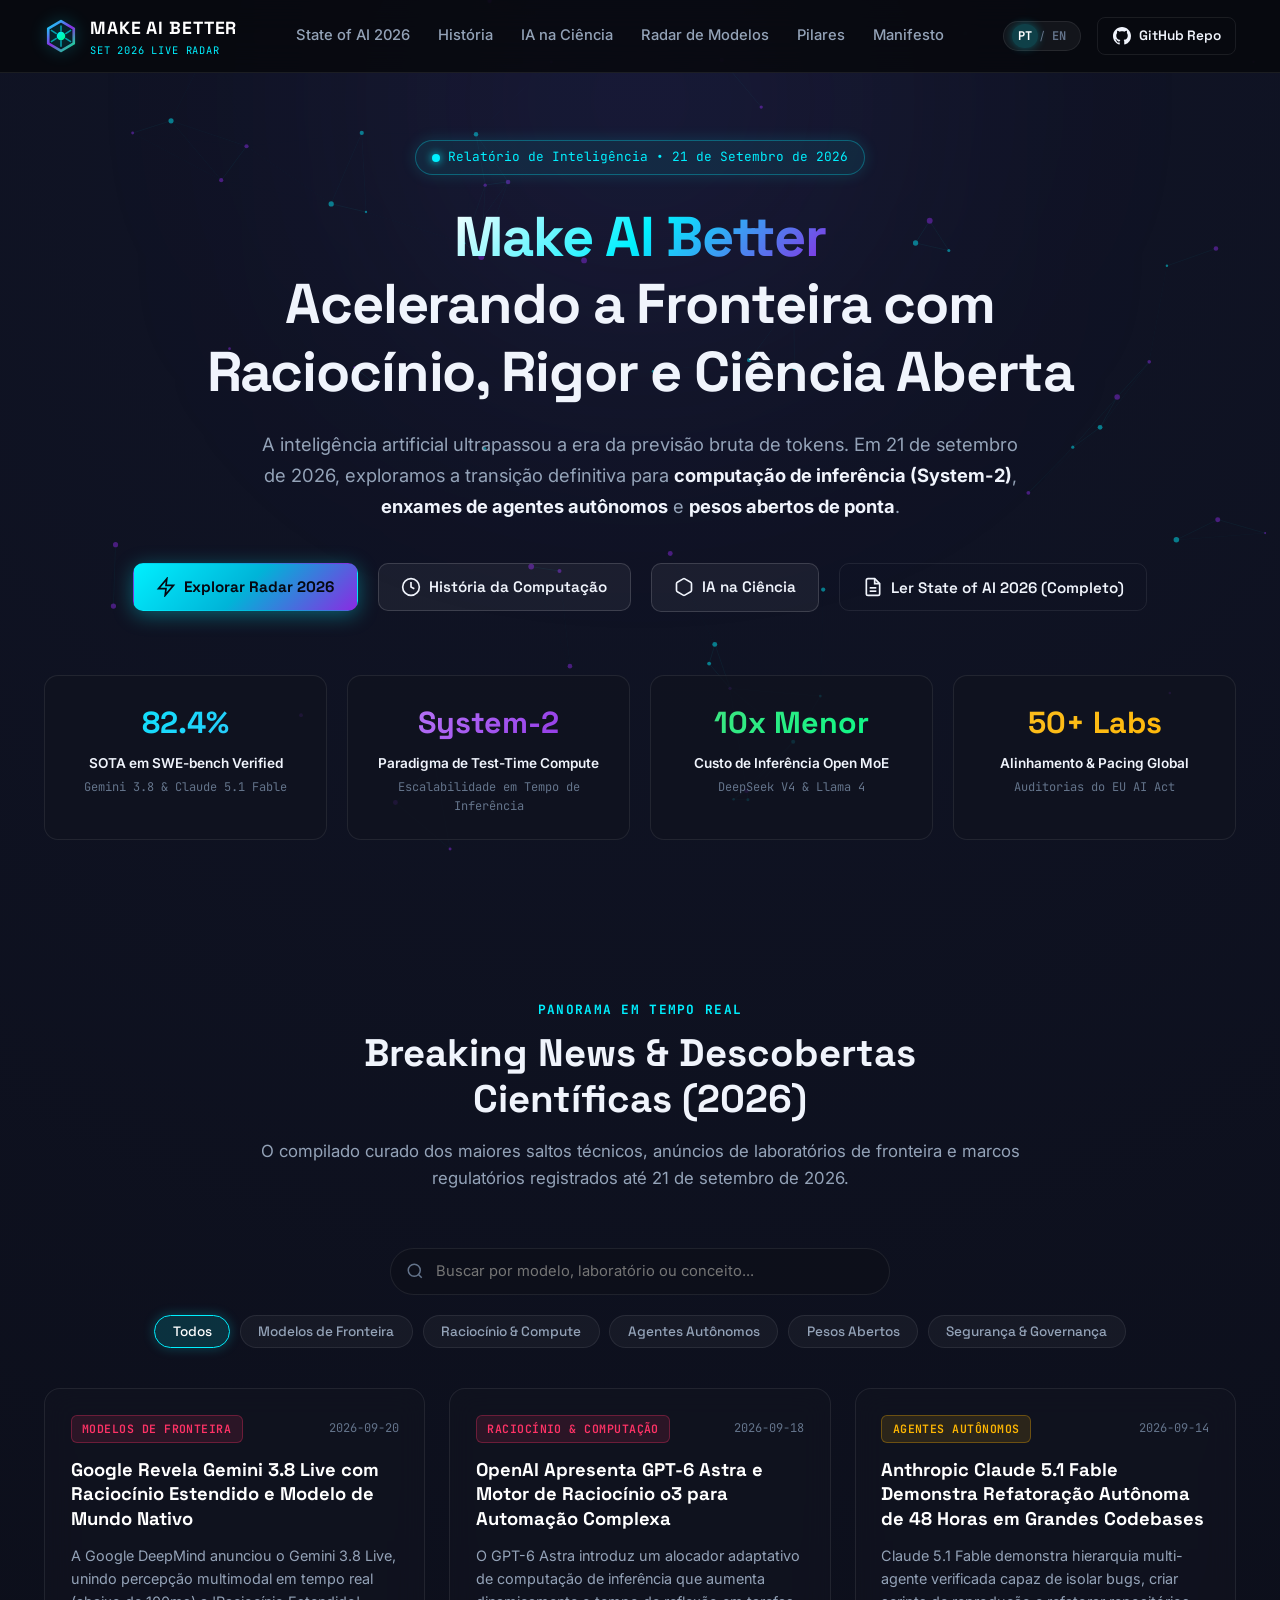
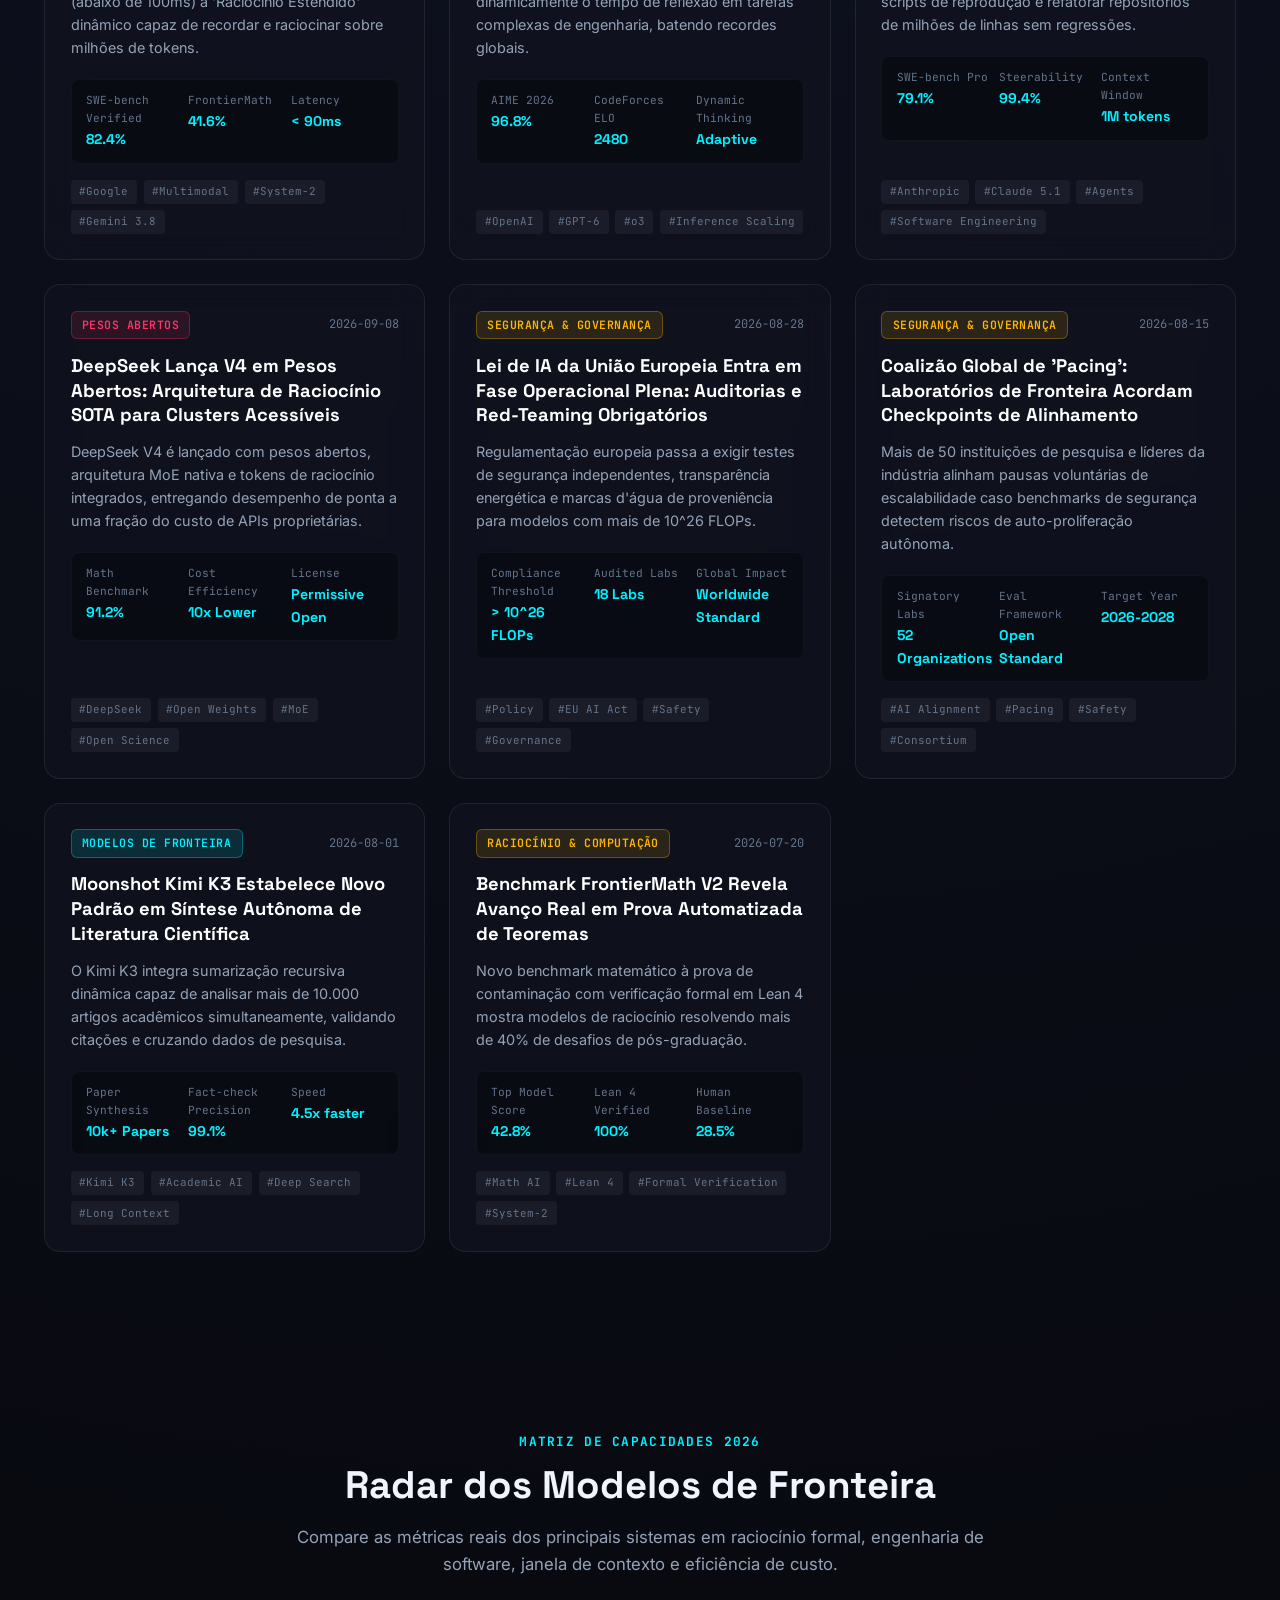
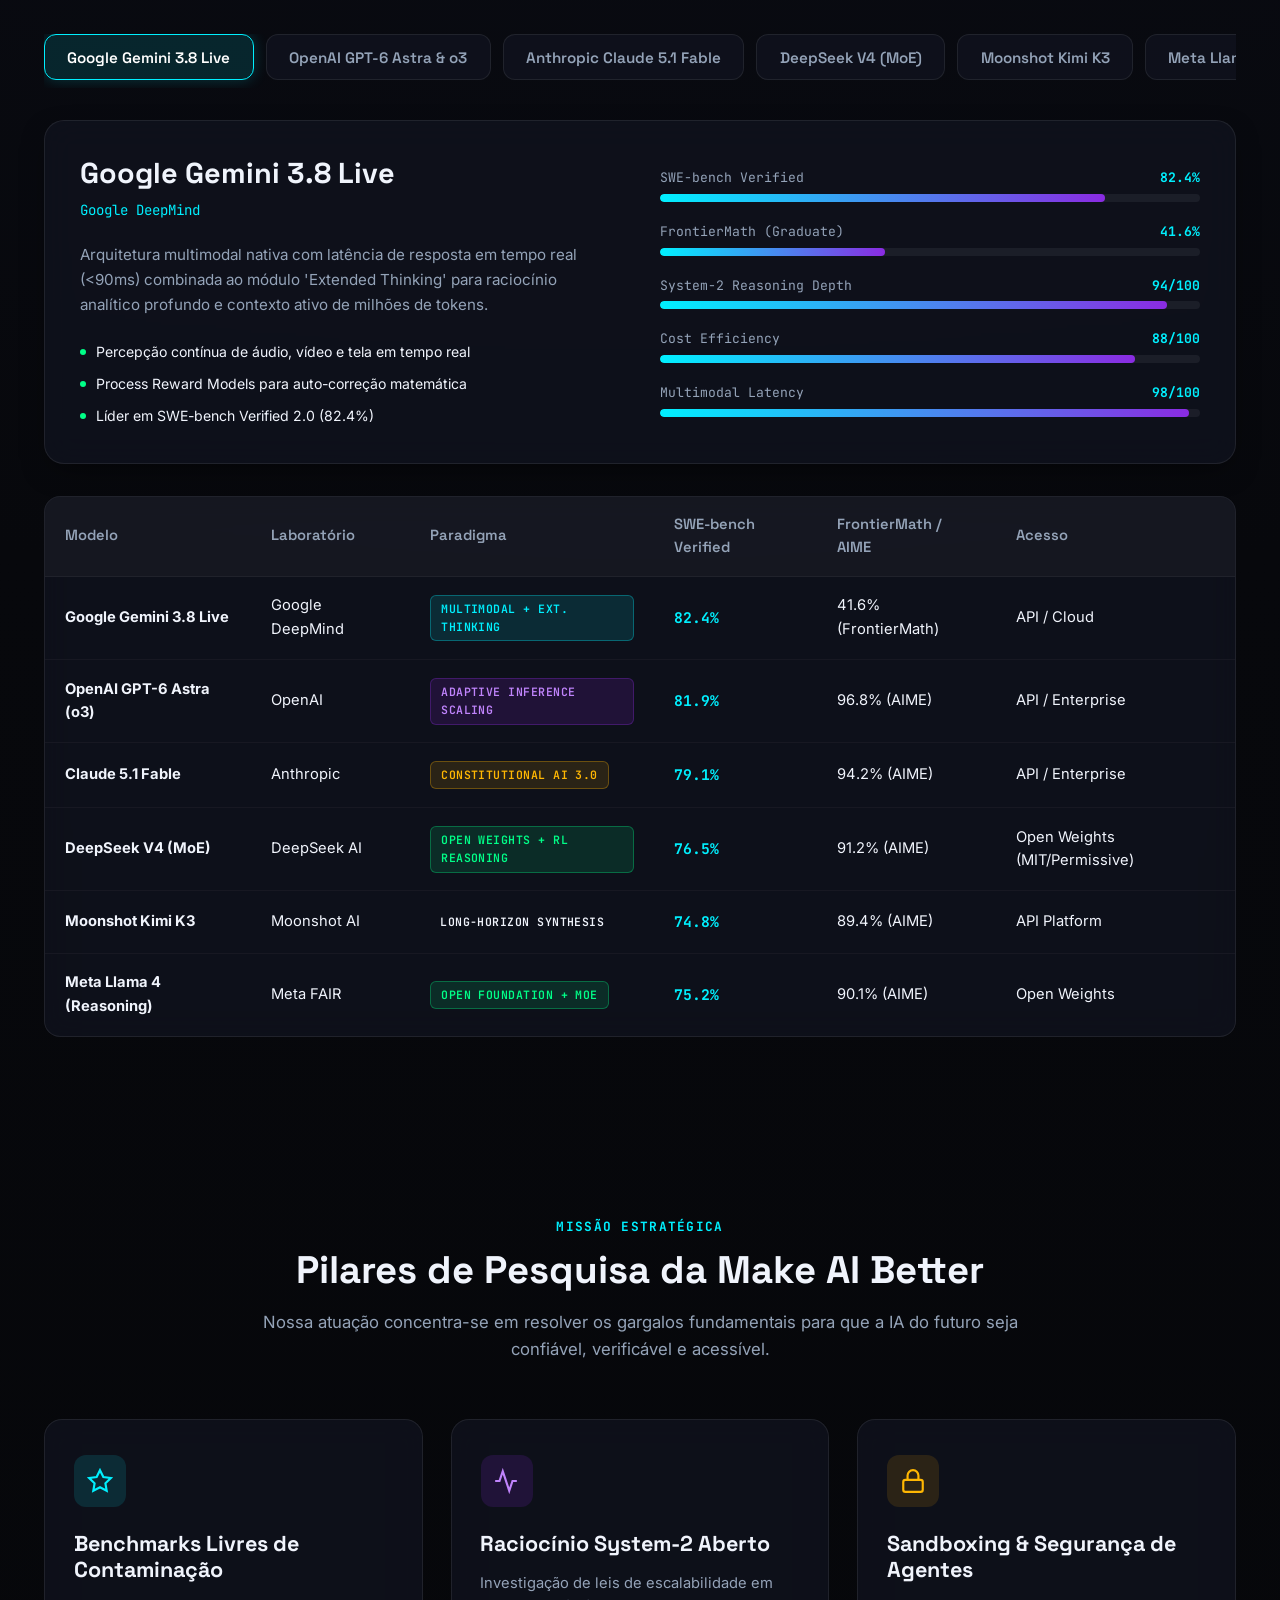
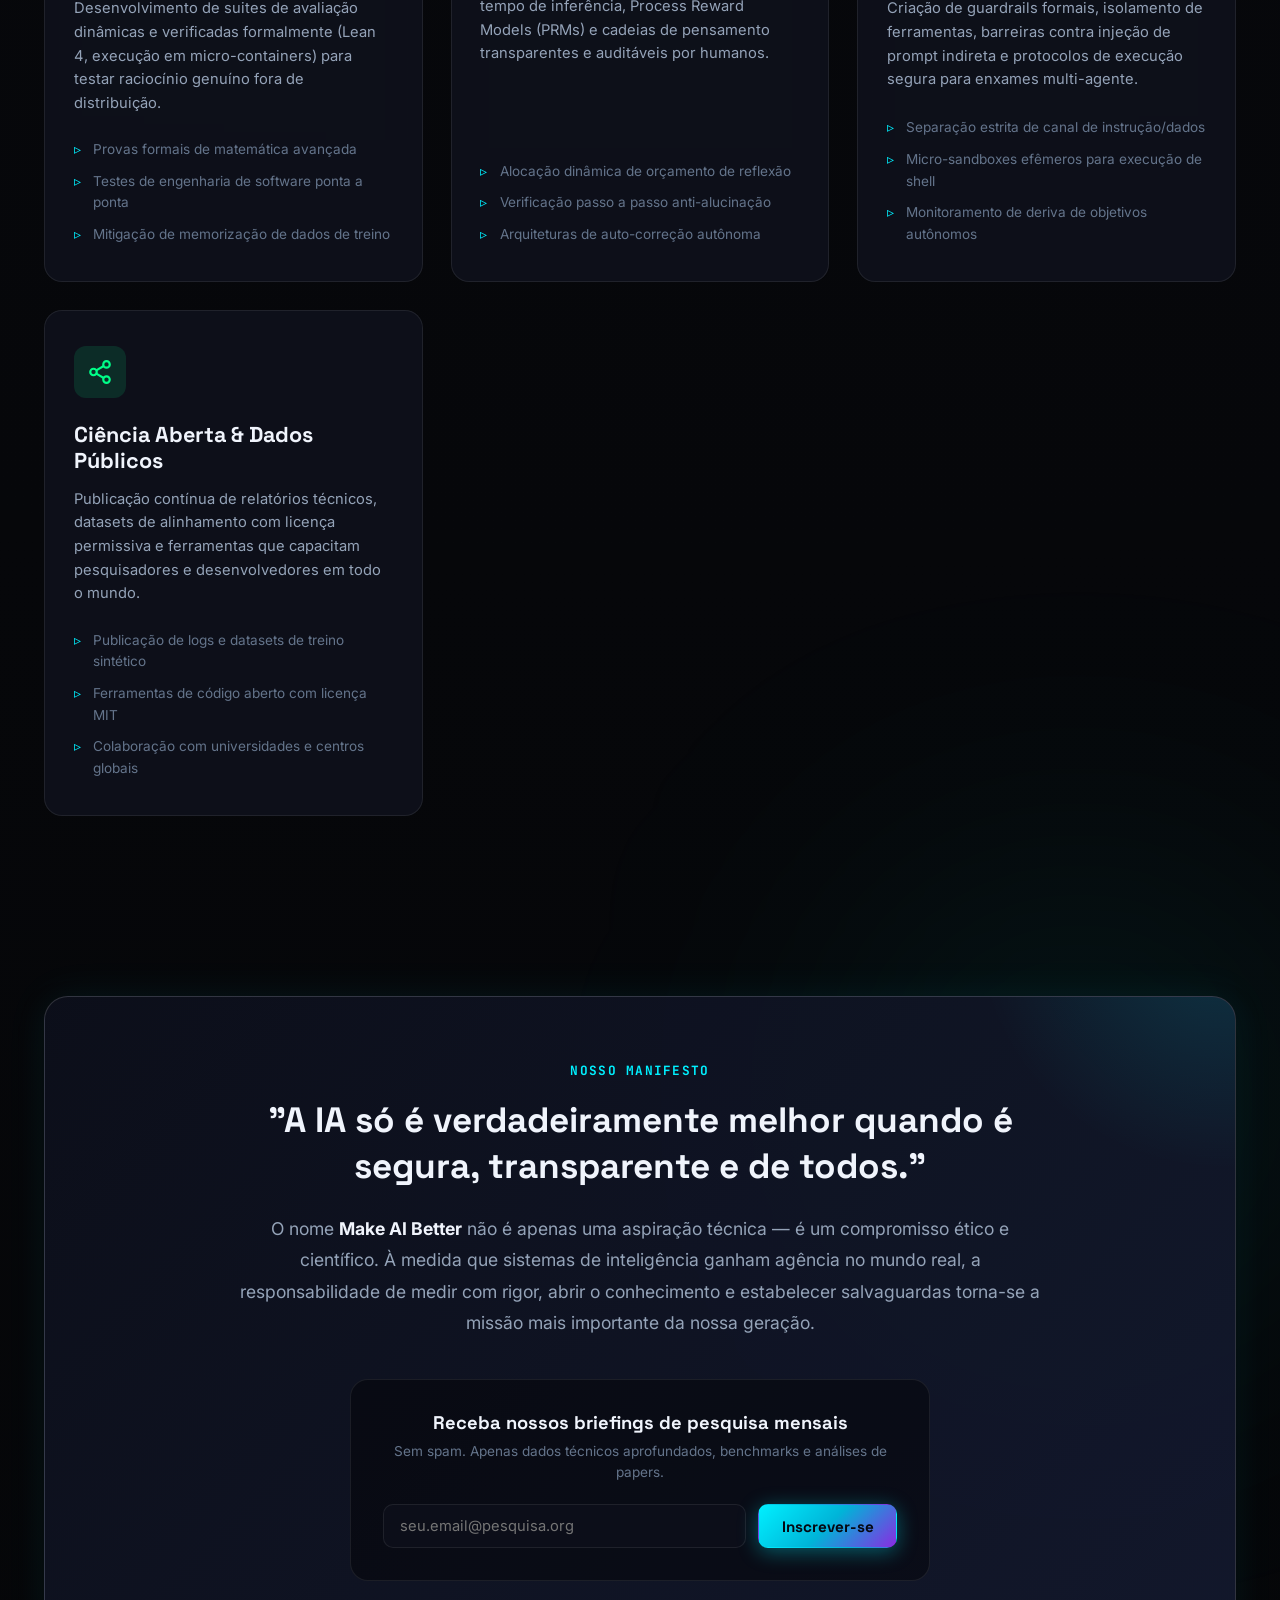
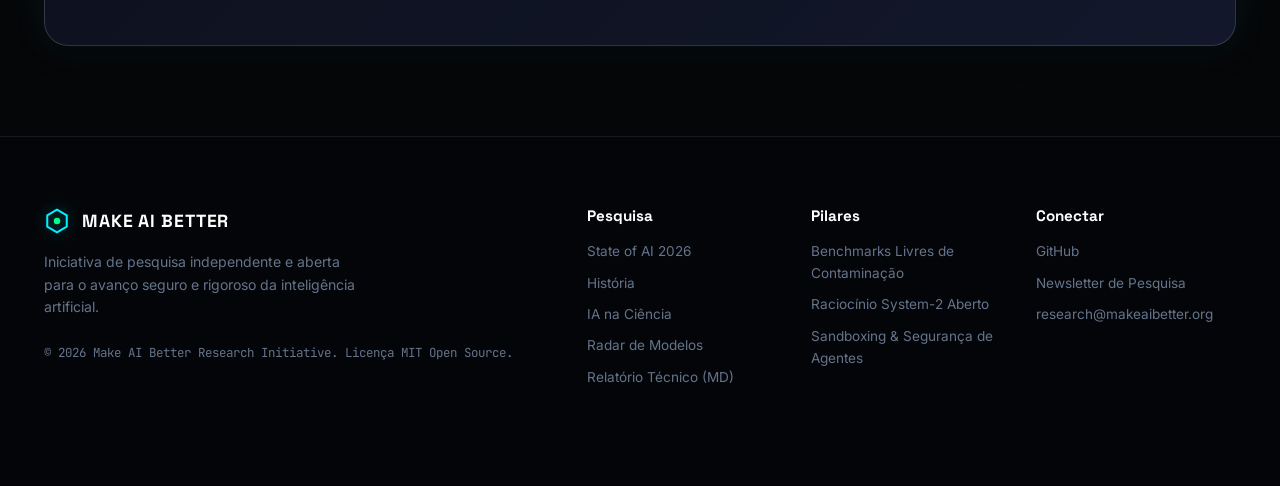
==== index.html @ a145c6cf "feat: add interactive history of computing and AI for science pages - history.html: 7-chapter cinema" ====
<!DOCTYPE html>
<html lang="pt-BR" data-theme="dark">
<head>
  <meta charset="UTF-8">
  <meta name="viewport" content="width=device-width, initial-scale=1.0">
  <title>Make AI Better — Pesquisa, Inteligência & State of AI 2026</title>
  <meta name="description" content="Make AI Better é um instituto de pesquisa independente dedicado a avançar a inteligência artificial com foco em raciocínio System-2, segurança de agentes e ciência aberta. Explore o panorama de Setembro de 2026.">
  <meta name="keywords" content="Make AI Better, AI Research 2026, State of AI 2026, System-2 Reasoning, Autonomous Agents, Gemini 3.8, GPT-6, Claude 5.1, DeepSeek V4">
  
  <!-- Open Graph / Meta -->
  <meta property="og:type" content="website">
  <meta property="og:title" content="Make AI Better — State of AI 2026 & Open Research">
  <meta property="og:description" content="Panorama completo do estado da arte de IA em 21 de setembro de 2026. Breaking news, benchmarks e arquiteturas de raciocínio.">
  
  <!-- Fonts -->
  <link rel="preconnect" href="https://fonts.googleapis.com">
  <link rel="preconnect" href="https://fonts.gstatic.com" crossorigin>
  <link href="https://fonts.googleapis.com/css2?family=Inter:wght@300;400;500;600;700&family=JetBrains+Mono:wght@400;500;700&family=Space+Grotesk:wght@400;500;600;700;800&display=swap" rel="stylesheet">
  
  <link rel="stylesheet" href="styles/main.css">
</head>
<body>

  <!-- Background Animated Canvas -->
  <canvas id="neural-canvas"></canvas>

  <!-- Ambient Glow Gradients -->
  <div class="ambient-glow glow-top"></div>
  <div class="ambient-glow glow-bottom"></div>

  <!-- Main Navigation -->
  <header class="navbar" id="navbar">
    <div class="nav-container">
      <a href="#hero" class="brand-logo" id="brand-logo">
        <div class="logo-icon">
          <svg viewBox="0 0 32 32" fill="none" xmlns="http://www.w3.org/2000/svg">
            <path d="M16 2L28 9V23L16 30L4 23V9L16 2Z" stroke="url(#logo-grad)" stroke-width="2.5" stroke-linejoin="round"/>
            <circle cx="16" cy="16" r="4" fill="url(#logo-grad-circle)"/>
            <path d="M16 6V12M16 20V26M6.5 10.5L12 14M20 18L25.5 21.5M25.5 10.5L20 14M12 18L6.5 21.5" stroke="rgba(0,240,255,0.6)" stroke-width="1.5"/>
            <defs>
              <linearGradient id="logo-grad" x1="4" y1="2" x2="28" y2="30" gradientUnits="userSpaceOnUse">
                <stop stop-color="#00f0ff"/>
                <stop offset="0.5" stop-color="#8a2be2"/>
                <stop offset="1" stop-color="#00ff88"/>
              </linearGradient>
              <linearGradient id="logo-grad-circle" x1="12" y1="12" x2="20" y2="20" gradientUnits="userSpaceOnUse">
                <stop stop-color="#00f0ff"/>
                <stop offset="1" stop-color="#00ff88"/>
              </linearGradient>
            </defs>
          </svg>
        </div>
        <div class="brand-text">
          <span class="brand-name">MAKE AI BETTER</span>
          <span class="brand-badge" id="nav-date-badge">Set 2026 Live Radar</span>
        </div>
      </a>

      <nav class="nav-links" id="nav-menu">
        <a href="#state-of-ai" class="nav-link" data-i18n="nav_state_of_ai">State of AI 2026</a>
        <a href="history.html" class="nav-link" data-i18n="nav_history">História</a>
        <a href="science.html" class="nav-link" data-i18n="nav_science">IA na Ciência</a>
        <a href="#benchmarks" class="nav-link" data-i18n="nav_benchmarks">Radar de Modelos</a>
        <a href="#pillars" class="nav-link" data-i18n="nav_pillars">Pilares</a>
        <a href="#manifesto" class="nav-link" data-i18n="nav_manifesto">Manifesto</a>
      </nav>

      <div class="nav-actions">
        <!-- Language Switcher -->
        <div class="lang-switch-container">
          <button class="lang-btn active" id="btn-lang-pt" onclick="setLanguage('pt')">PT</button>
          <span class="lang-divider">/</span>
          <button class="lang-btn" id="btn-lang-en" onclick="setLanguage('en')">EN</button>
        </div>

        <a href="https://github.com/s1d40/makeaibetter" target="_blank" rel="noopener" class="btn btn-outline nav-cta" id="github-header-btn">
          <svg width="18" height="18" viewBox="0 0 24 24" fill="currentColor">
            <path d="M12 0C5.37 0 0 5.37 0 12c0 5.31 3.435 9.795 8.205 11.385.6.105.825-.255.825-.57 0-.285-.015-1.23-.015-2.235-3.015.555-3.795-.735-4.035-1.41-.135-.345-.72-1.41-1.23-1.695-.42-.225-1.02-.78-.015-.795.945-.015 1.62.87 1.845 1.23 1.08 1.815 2.805 1.305 3.495.99.105-.78.42-1.305.765-1.605-2.67-.3-5.46-1.335-5.46-5.925 0-1.305.465-2.385 1.23-3.225-.12-.3-.54-1.53.12-3.18 0 0 1.005-.315 3.3 1.23.96-.27 1.98-.405 3-.405s2.04.135 3 .405c2.295-1.56 3.3-1.23 3.3-1.23.66 1.65.24 2.88.12 3.18.765.84 1.23 1.905 1.23 3.225 0 4.605-2.805 5.625-5.475 5.925.435.375.81 1.095.81 2.22 0 1.605-.015 2.895-.015 3.3 0 .315.225.69.825.57A12.02 12.02 0 0024 12c0-6.63-5.37-12-12-12z"/>
          </svg>
          <span data-i18n="github_repo_btn">GitHub Repo</span>
        </a>
      </div>
    </div>
  </header>

  <!-- Hero Section -->
  <section class="hero-section" id="hero">
    <div class="container hero-content">
      <div class="hero-badge animate-fade-in">
        <span class="pulse-dot"></span>
        <span data-i18n="hero_status">Relatório de Inteligência • Setembro de 2026</span>
      </div>

      <h1 class="hero-title animate-fade-up">
        <span class="gradient-text">Make AI Better</span><br>
        <span data-i18n="hero_headline_sub">Acelerando a Fronteira com Raciocínio, Rigor e Ciência Aberta</span>
      </h1>

      <p class="hero-subtitle animate-fade-up delay-1" data-i18n="hero_subtitle">
        A inteligência artificial ultrapassou a era da previsão bruta de tokens. Em 21 de setembro de 2026, exploramos a transição definitiva para <strong>computação de inferência (System-2)</strong>, <strong>enxames de agentes autônomos</strong> e <strong>pesos abertos de ponta</strong>.
      </p>

      <div class="hero-buttons animate-fade-up delay-2">
        <a href="#state-of-ai" class="btn btn-primary glow-button" id="btn-explore-radar">
          <svg width="20" height="20" viewBox="0 0 24 24" fill="none" stroke="currentColor" stroke-width="2">
            <path d="M13 2L3 14h9l-1 8 10-12h-9l1-8z"/>
          </svg>
          <span data-i18n="btn_explore_radar">Explorar Radar 2026</span>
        </a>
        <a href="history.html" class="btn btn-secondary">
          <svg width="20" height="20" viewBox="0 0 24 24" fill="none" stroke="currentColor" stroke-width="2">
            <circle cx="12" cy="12" r="10"></circle>
            <polyline points="12 6 12 12 16 14"></polyline>
          </svg>
          <span data-i18n="btn_history">História da Computação</span>
        </a>
        <a href="science.html" class="btn btn-secondary">
          <svg width="20" height="20" viewBox="0 0 24 24" fill="none" stroke="currentColor" stroke-width="2">
            <path d="M21 16V8a2 2 0 0 0-1-1.73l-7-4a2 2 0 0 0-2 0l-7 4A2 2 0 0 0 3 8v8a2 2 0 0 0 1 1.73l7 4a2 2 0 0 0 2 0l7-4A2 2 0 0 0 21 16z"></path>
          </svg>
          <span data-i18n="btn_science">IA na Ciência</span>
        </a>
        <button class="btn btn-outline" onclick="openReportModal()" id="btn-open-report">
          <svg width="20" height="20" viewBox="0 0 24 24" fill="none" stroke="currentColor" stroke-width="2">
            <path d="M14 2H6a2 2 0 0 0-2 2v16a2 2 0 0 0 2 2h12a2 2 0 0 0 2-2V8z"></path>
            <polyline points="14 2 14 8 20 8"></polyline>
            <line x1="16" y1="13" x2="8" y2="13"></line>
            <line x1="16" y1="17" x2="8" y2="17"></line>
          </svg>
          <span data-i18n="btn_read_state_of_ai">State of AI 2026</span>
        </button>
      </div>

      <!-- Quick Stats Strip -->
      <div class="hero-stats-grid animate-fade-up delay-3">
        <div class="stat-card">
          <div class="stat-value gradient-cyan">82.4%</div>
          <div class="stat-label" data-i18n="stat_swe_bench">SOTA em SWE-bench Verified</div>
          <div class="stat-sub">Gemini 3.8 & Claude 5.1 Fable</div>
        </div>
        <div class="stat-card">
          <div class="stat-value gradient-purple">System-2</div>
          <div class="stat-label" data-i18n="stat_test_time">Paradigma de Test-Time Compute</div>
          <div class="stat-sub">Escalabilidade em Tempo de Inferência</div>
        </div>
        <div class="stat-card">
          <div class="stat-value gradient-green">10x Menor</div>
          <div class="stat-label" data-i18n="stat_open_moe">Custo de Inferência Open MoE</div>
          <div class="stat-sub">DeepSeek V4 & Llama 4</div>
        </div>
        <div class="stat-card">
          <div class="stat-value gradient-amber">50+ Labs</div>
          <div class="stat-label" data-i18n="stat_coalition">Alinhamento & Pacing Global</div>
          <div class="stat-sub">Auditorias do EU AI Act</div>
        </div>
      </div>
    </div>
  </section>

  <!-- State of AI 2026: Breaking News & Research Feed -->
  <section class="section news-section" id="state-of-ai">
    <div class="container">
      <div class="section-header">
        <div class="section-tag" data-i18n="news_section_tag">PANORAMA EM TEMPO REAL</div>
        <h2 class="section-title" data-i18n="news_section_title">Breaking News & Descobertas Científicas (2026)</h2>
        <p class="section-subtitle" data-i18n="news_section_subtitle">
          O compilado curado dos maiores saltos técnicos, anúncios de laboratórios de fronteira e marcos regulatórios registrados até 21 de setembro de 2026.
        </p>
      </div>

      <!-- Search & Filters Toolbar -->
      <div class="feed-toolbar">
        <div class="search-box">
          <svg width="18" height="18" viewBox="0 0 24 24" fill="none" stroke="currentColor" stroke-width="2">
            <circle cx="11" cy="11" r="8"></circle>
            <line x1="21" y1="21" x2="16.65" y2="16.65"></line>
          </svg>
          <input type="text" id="news-search" placeholder="Buscar por modelo, laboratório ou conceito..." data-i18n-placeholder="search_placeholder" oninput="filterNews()">
        </div>

        <div class="category-pills" id="category-filters">
          <button class="pill-btn active" data-category="all" onclick="selectCategory('all')" data-i18n="filter_all">Todos</button>
          <button class="pill-btn" data-category="Frontier Models" onclick="selectCategory('Frontier Models')" data-i18n="filter_frontier">Modelos de Fronteira</button>
          <button class="pill-btn" data-category="Reasoning & Compute" onclick="selectCategory('Reasoning & Compute')" data-i18n="filter_reasoning">Raciocínio & Compute</button>
          <button class="pill-btn" data-category="Autonomous Agents" onclick="selectCategory('Autonomous Agents')" data-i18n="filter_agents">Agentes Autônomos</button>
          <button class="pill-btn" data-category="Open Weights" onclick="selectCategory('Open Weights')" data-i18n="filter_open_weights">Pesos Abertos</button>
          <button class="pill-btn" data-category="Safety & Governance" onclick="selectCategory('Safety & Governance')" data-i18n="filter_safety">Segurança & Governança</button>
        </div>
      </div>

      <!-- Cards Grid -->
      <div class="news-grid" id="news-grid">
        <!-- Rendered dynamically by app.js -->
      </div>
    </div>
  </section>

  <!-- Interactive Model Comparison & Benchmark Radar -->
  <section class="section benchmarks-section" id="benchmarks">
    <div class="container">
      <div class="section-header">
        <div class="section-tag" data-i18n="benchmark_section_tag">MATRIZ DE CAPACIDADES 2026</div>
        <h2 class="section-title" data-i18n="benchmark_section_title">Radar dos Modelos de Fronteira</h2>
        <p class="section-subtitle" data-i18n="benchmark_section_subtitle">
          Compare as métricas reais dos principais sistemas em raciocínio formal, engenharia de software, janela de contexto e eficiência de custo.
        </p>
      </div>

      <div class="benchmark-container">
        <!-- Model Selector Tabs -->
        <div class="model-selector-tabs" id="model-tabs">
          <!-- Populated by JS -->
        </div>

        <!-- Model Detailed Card Display -->
        <div class="model-showcase-card" id="model-showcase">
          <!-- Populated by JS -->
        </div>

        <!-- Comprehensive Comparison Matrix Table -->
        <div class="table-wrapper">
          <table class="benchmark-table" id="benchmark-comparison-table">
            <thead>
              <tr>
                <th data-i18n="th_model">Modelo</th>
                <th data-i18n="th_lab">Laboratório</th>
                <th data-i18n="th_paradigm">Paradigma</th>
                <th data-i18n="th_swe_bench">SWE-bench Verified</th>
                <th data-i18n="th_math">FrontierMath / AIME</th>
                <th data-i18n="th_access">Acesso</th>
              </tr>
            </thead>
            <tbody>
              <tr>
                <td class="model-cell"><strong>Google Gemini 3.8 Live</strong></td>
                <td>Google DeepMind</td>
                <td><span class="badge badge-cyan">Multimodal + Ext. Thinking</span></td>
                <td><span class="score-highlight">82.4%</span></td>
                <td>41.6% (FrontierMath)</td>
                <td>API / Cloud</td>
              </tr>
              <tr>
                <td class="model-cell"><strong>OpenAI GPT-6 Astra (o3)</strong></td>
                <td>OpenAI</td>
                <td><span class="badge badge-purple">Adaptive Inference Scaling</span></td>
                <td><span class="score-highlight">81.9%</span></td>
                <td>96.8% (AIME)</td>
                <td>API / Enterprise</td>
              </tr>
              <tr>
                <td class="model-cell"><strong>Claude 5.1 Fable</strong></td>
                <td>Anthropic</td>
                <td><span class="badge badge-amber">Constitutional AI 3.0</span></td>
                <td><span class="score-highlight">79.1%</span></td>
                <td>94.2% (AIME)</td>
                <td>API / Enterprise</td>
              </tr>
              <tr>
                <td class="model-cell"><strong>DeepSeek V4 (MoE)</strong></td>
                <td>DeepSeek AI</td>
                <td><span class="badge badge-green">Open Weights + RL Reasoning</span></td>
                <td><span class="score-highlight">76.5%</span></td>
                <td>91.2% (AIME)</td>
                <td>Open Weights (MIT/Permissive)</td>
              </tr>
              <tr>
                <td class="model-cell"><strong>Moonshot Kimi K3</strong></td>
                <td>Moonshot AI</td>
                <td><span class="badge badge-blue">Long-Horizon Synthesis</span></td>
                <td><span class="score-highlight">74.8%</span></td>
                <td>89.4% (AIME)</td>
                <td>API Platform</td>
              </tr>
              <tr>
                <td class="model-cell"><strong>Meta Llama 4 (Reasoning)</strong></td>
                <td>Meta FAIR</td>
                <td><span class="badge badge-green">Open Foundation + MoE</span></td>
                <td><span class="score-highlight">75.2%</span></td>
                <td>90.1% (AIME)</td>
                <td>Open Weights</td>
              </tr>
            </tbody>
          </table>
        </div>
      </div>
    </div>
  </section>

  <!-- Research Pillars Section -->
  <section class="section pillars-section" id="pillars">
    <div class="container">
      <div class="section-header">
        <div class="section-tag" data-i18n="pillars_section_tag">MISSÃO ESTRATÉGICA</div>
        <h2 class="section-title" data-i18n="pillars_section_title">Pilares de Pesquisa da Make AI Better</h2>
        <p class="section-subtitle" data-i18n="pillars_section_subtitle">
          Nossa atuação concentra-se em resolver os gargalos fundamentais para que a IA do futuro seja confiável, verificável e acessível.
        </p>
      </div>

      <div class="pillars-grid">
        <!-- Pillar 1 -->
        <div class="pillar-card">
          <div class="pillar-icon-box icon-cyan">
            <svg viewBox="0 0 24 24" fill="none" stroke="currentColor" stroke-width="2">
              <polygon points="12 2 15.09 8.26 22 9.27 17 14.14 18.18 21.02 12 17.77 5.82 21.02 7 14.14 2 9.27 8.91 8.26 12 2"></polygon>
            </svg>
          </div>
          <h3 class="pillar-title" data-i18n="pillar_1_title">Benchmarks Livres de Contaminação</h3>
          <p class="pillar-desc" data-i18n="pillar_1_desc">
            Desenvolvimento de suites de avaliação dinâmicas e verificadas formalmente (Lean 4, execução em micro-containers) para testar raciocínio genuíno fora de distribuição.
          </p>
          <ul class="pillar-list">
            <li data-i18n="pillar_1_item1">Provas formais de matemática avançada</li>
            <li data-i18n="pillar_1_item2">Testes de engenharia de software ponta a ponta</li>
            <li data-i18n="pillar_1_item3">Mitigação de memorização de dados de treino</li>
          </ul>
        </div>

        <!-- Pillar 2 -->
        <div class="pillar-card">
          <div class="pillar-icon-box icon-purple">
            <svg viewBox="0 0 24 24" fill="none" stroke="currentColor" stroke-width="2">
              <path d="M22 12h-4l-3 9L9 3l-3 9H2"></path>
            </svg>
          </div>
          <h3 class="pillar-title" data-i18n="pillar_2_title">Raciocínio System-2 Aberto</h3>
          <p class="pillar-desc" data-i18n="pillar_2_desc">
            Investigação de leis de escalabilidade em tempo de inferência, Process Reward Models (PRMs) e cadeias de pensamento transparentes e auditáveis por humanos.
          </p>
          <ul class="pillar-list">
            <li data-i18n="pillar_2_item1">Alocação dinâmica de orçamento de reflexão</li>
            <li data-i18n="pillar_2_item2">Verificação passo a passo anti-alucinação</li>
            <li data-i18n="pillar_2_item3">Arquiteturas de auto-correção autônoma</li>
          </ul>
        </div>

        <!-- Pillar 3 -->
        <div class="pillar-card">
          <div class="pillar-icon-box icon-amber">
            <svg viewBox="0 0 24 24" fill="none" stroke="currentColor" stroke-width="2">
              <rect x="3" y="11" width="18" height="11" rx="2" ry="2"></rect>
              <path d="M7 11V7a5 5 0 0 1 10 0v4"></path>
            </svg>
          </div>
          <h3 class="pillar-title" data-i18n="pillar_3_title">Sandboxing & Segurança de Agentes</h3>
          <p class="pillar-desc" data-i18n="pillar_3_desc">
            Criação de guardrails formais, isolamento de ferramentas, barreiras contra injeção de prompt indireta e protocolos de execução segura para enxames multi-agente.
          </p>
          <ul class="pillar-list">
            <li data-i18n="pillar_3_item1">Separação estrita de canal de instrução/dados</li>
            <li data-i18n="pillar_3_item2">Micro-sandboxes efêmeros para execução de shell</li>
            <li data-i18n="pillar_3_item3">Monitoramento de deriva de objetivos autônomos</li>
          </ul>
        </div>

        <!-- Pillar 4 -->
        <div class="pillar-card">
          <div class="pillar-icon-box icon-green">
            <svg viewBox="0 0 24 24" fill="none" stroke="currentColor" stroke-width="2">
              <circle cx="18" cy="5" r="3"></circle>
              <circle cx="6" cy="12" r="3"></circle>
              <circle cx="18" cy="19" r="3"></circle>
              <line x1="8.59" y1="13.51" x2="15.42" y2="17.49"></line>
              <line x1="15.41" y1="6.51" x2="8.59" y2="10.49"></line>
            </svg>
          </div>
          <h3 class="pillar-title" data-i18n="pillar_4_title">Ciência Aberta & Dados Públicos</h3>
          <p class="pillar-desc" data-i18n="pillar_4_desc">
            Publicação contínua de relatórios técnicos, datasets de alinhamento com licença permissiva e ferramentas que capacitam pesquisadores e desenvolvedores em todo o mundo.
          </p>
          <ul class="pillar-list">
            <li data-i18n="pillar_4_item1">Publicação de logs e datasets de treino sintético</li>
            <li data-i18n="pillar_4_item2">Ferramentas de código aberto com licença MIT</li>
            <li data-i18n="pillar_4_item3">Colaboração com universidades e centros globais</li>
          </ul>
        </div>
      </div>
    </div>
  </section>

  <!-- Manifesto Section -->
  <section class="section manifesto-section" id="manifesto">
    <div class="container">
      <div class="manifesto-box">
        <div class="manifesto-decor"></div>
        <div class="manifesto-content">
          <div class="section-tag text-center" data-i18n="manifesto_tag">NOSSO MANIFESTO</div>
          <h2 class="manifesto-title" data-i18n="manifesto_title">"A IA só é verdadeiramente melhor quando é segura, transparente e de todos."</h2>
          <p class="manifesto-text" data-i18n="manifesto_text">
            O nome <strong>Make AI Better</strong> não é apenas uma aspiração técnica — é um compromisso ético e científico. À medida que sistemas de inteligência ganham agência no mundo real, a responsabilidade de medir com rigor, abrir o conhecimento e estabelecer salvaguardas torna-se a missão mais importante da nossa geração.
          </p>

          <div class="manifesto-cta-box">
            <div class="newsletter-form-wrapper">
              <h4 data-i18n="newsletter_title">Receba nossos briefings de pesquisa mensais</h4>
              <p class="newsletter-sub" data-i18n="newsletter_sub">Sem spam. Apenas dados técnicos aprofundados, benchmarks e análises de papers.</p>
              <form class="newsletter-form" id="newsletter-form" onsubmit="handleSubscribe(event)">
                <input type="email" id="subscriber-email" required placeholder="seu.email@pesquisa.org" data-i18n-placeholder="newsletter_placeholder">
                <button type="submit" class="btn btn-primary" id="btn-subscribe" data-i18n="newsletter_btn">Inscrever-se</button>
              </form>
              <div class="form-feedback" id="form-feedback"></div>
            </div>
          </div>
        </div>
      </div>
    </div>
  </section>

  <!-- Footer -->
  <footer class="footer">
    <div class="container footer-content">
      <div class="footer-brand">
        <div class="brand-logo">
          <div class="logo-icon small">
            <svg viewBox="0 0 32 32" fill="none" xmlns="http://www.w3.org/2000/svg">
              <path d="M16 2L28 9V23L16 30L4 23V9L16 2Z" stroke="#00f0ff" stroke-width="2.5" stroke-linejoin="round"/>
              <circle cx="16" cy="16" r="4" fill="#00ff88"/>
            </svg>
          </div>
          <span class="brand-name">MAKE AI BETTER</span>
        </div>
        <p class="footer-desc" data-i18n="footer_desc">
          Iniciativa de pesquisa independente e aberta para o avanço seguro e rigoroso da inteligência artificial.
        </p>
        <div class="footer-copy">
          &copy; 2026 Make AI Better Research Initiative. Licença MIT Open Source.
        </div>
      </div>

      <div class="footer-links-grid">
        <div class="footer-col">
          <h5 data-i18n="footer_col_research">Pesquisa & História</h5>
          <a href="#state-of-ai" data-i18n="nav_state_of_ai">State of AI 2026</a>
          <a href="history.html" data-i18n="nav_history">História da Computação</a>
          <a href="science.html" data-i18n="nav_science">IA na Ciência</a>
          <a href="#benchmarks" data-i18n="nav_benchmarks">Radar de Modelos</a>
          <a href="#" onclick="openReportModal(); return false;" data-i18n="footer_whitepaper">Relatório Técnico (MD)</a>
        </div>
        <div class="footer-col">
          <h5 data-i18n="footer_col_pillars">Pilares</h5>
          <a href="#pillars" data-i18n="pillar_1_title">Benchmarks</a>
          <a href="#pillars" data-i18n="pillar_2_title">System-2 Reasoning</a>
          <a href="#pillars" data-i18n="pillar_3_title">Sandboxing & Segurança</a>
        </div>
        <div class="footer-col">
          <h5 data-i18n="footer_col_connect">Conectar</h5>
          <a href="https://github.com/s1d40/makeaibetter" target="_blank" rel="noopener">GitHub</a>
          <a href="#manifesto" data-i18n="footer_newsletter">Newsletter de Pesquisa</a>
          <a href="mailto:research@makeaibetter.org">research@makeaibetter.org</a>
        </div>
      </div>
    </div>
  </footer>

  <!-- State of AI 2026 Full Report Reader Modal -->
  <div class="modal-backdrop" id="report-modal" onclick="closeReportModalOnBackdrop(event)">
    <div class="modal-dialog">
      <div class="modal-header">
        <div class="modal-title-box">
          <span class="badge badge-cyan" data-i18n="modal_badge">Relatório Oficial de Pesquisa</span>
          <h3 id="modal-title">State of AI 2026: The Paradigm Shift</h3>
          <p class="modal-meta" id="modal-meta">Publicado em 21 de Setembro de 2026 • Make AI Better Research Team</p>
        </div>
        <button class="modal-close-btn" onclick="closeReportModal()" aria-label="Fechar modal">&times;</button>
      </div>
      <div class="modal-body" id="modal-report-content">
        <!-- Rendered by JS from state_of_ai_2026.md structure -->
      </div>
      <div class="modal-footer">
        <button class="btn btn-outline" onclick="copyReportLink()" id="btn-copy-link">
          <svg width="16" height="16" viewBox="0 0 24 24" fill="none" stroke="currentColor" stroke-width="2">
            <rect x="9" y="9" width="13" height="13" rx="2" ry="2"></rect>
            <path d="M5 15H4a2 2 0 0 1-2-2V4a2 2 0 0 1 2-2h9a2 2 0 0 1 2 2v1"></path>
          </svg>
          <span data-i18n="btn_copy_markdown">Copiar Markdown</span>
        </button>
        <button class="btn btn-primary" onclick="closeReportModal()" data-i18n="btn_close_modal">Fechar Leitor</button>
      </div>
    </div>
  </div>

  <script src="scripts/app.js"></script>
</body>
</html>
---- styles/main.css ----
/* ==========================================================================
   MAKE AI BETTER — Design System & Stylesheet (2026 Modern Aesthetic)
   ========================================================================== */

:root {
  /* Color Palette: Deep Space & Cyber Research */
  --bg-primary: #07080c;
  --bg-secondary: #0d0f18;
  --bg-card: rgba(16, 19, 31, 0.75);
  --bg-card-hover: rgba(23, 28, 48, 0.85);
  --bg-input: rgba(13, 16, 27, 0.85);
  --bg-glass: rgba(255, 255, 255, 0.03);
  
  /* Borders & Dividers */
  --border-subtle: rgba(255, 255, 255, 0.08);
  --border-light: rgba(255, 255, 255, 0.15);
  --border-glow-cyan: rgba(0, 240, 255, 0.3);
  --border-glow-purple: rgba(138, 43, 226, 0.3);

  /* Accents */
  --accent-cyan: #00f0ff;
  --accent-cyan-glow: rgba(0, 240, 255, 0.4);
  --accent-purple: #8a2be2;
  --accent-purple-glow: rgba(138, 43, 226, 0.4);
  --accent-green: #00ff88;
  --accent-green-glow: rgba(0, 255, 136, 0.35);
  --accent-amber: #ffb703;
  --accent-red: #ff3366;

  /* Typography */
  --font-heading: 'Space Grotesk', -apple-system, BlinkMacSystemFont, sans-serif;
  --font-body: 'Inter', -apple-system, BlinkMacSystemFont, sans-serif;
  --font-mono: 'JetBrains Mono', monospace;

  /* Text Colors */
  --text-primary: #f0f4fc;
  --text-secondary: #94a3b8;
  --text-muted: #64748b;
  --text-link: #38bdf8;

  /* Transitions & Shadows */
  --transition-fast: 0.18s cubic-bezier(0.4, 0, 0.2, 1);
  --transition-smooth: 0.32s cubic-bezier(0.16, 1, 0.3, 1);
  --shadow-card: 0 10px 30px -10px rgba(0, 0, 0, 0.6);
  --shadow-glow-cyan: 0 0 25px rgba(0, 240, 255, 0.25);
  --shadow-glow-purple: 0 0 25px rgba(138, 43, 226, 0.25);
}

/* Base Resets */
*, *::before, *::after {
  box-sizing: border-box;
  margin: 0;
  padding: 0;
}

html {
  scroll-behavior: smooth;
  font-size: 16px;
  background-color: var(--bg-primary);
  color: var(--text-primary);
  font-family: var(--font-body);
  line-height: 1.6;
  -webkit-font-smoothing: antialiased;
}

body {
  position: relative;
  min-height: 100vh;
  overflow-x: hidden;
  background: radial-gradient(circle at 50% 0%, #111528 0%, #07080c 55%, #050608 100%);
}

/* Background Canvas */
#neural-canvas {
  position: fixed;
  top: 0;
  left: 0;
  width: 100%;
  height: 100%;
  z-index: 0;
  pointer-events: none;
  opacity: 0.6;
}

/* Ambient Glow Orbs */
.ambient-glow {
  position: absolute;
  width: 600px;
  height: 600px;
  border-radius: 50%;
  filter: blur(140px);
  pointer-events: none;
  z-index: 0;
}
.glow-top {
  top: -200px;
  left: 50%;
  transform: translateX(-50%);
  background: radial-gradient(circle, rgba(0, 240, 255, 0.15), rgba(138, 43, 226, 0.12), transparent 70%);
}
.glow-bottom {
  bottom: 10%;
  right: -100px;
  background: radial-gradient(circle, rgba(0, 255, 136, 0.1), rgba(0, 240, 255, 0.08), transparent 70%);
}

/* Container */
.container {
  width: 100%;
  max-width: 1240px;
  margin: 0 auto;
  padding: 0 1.5rem;
  position: relative;
  z-index: 1;
}

/* Typography Helpers */
h1, h2, h3, h4, h5, h6 {
  font-family: var(--font-heading);
  color: var(--text-primary);
  font-weight: 700;
  line-height: 1.2;
}

.gradient-text {
  background: linear-gradient(135deg, #ffffff 0%, #00f0ff 50%, #8a2be2 100%);
  -webkit-background-clip: text;
  -webkit-text-fill-color: transparent;
  display: inline-block;
}

.gradient-cyan {
  background: linear-gradient(135deg, #00f0ff 0%, #38bdf8 100%);
  -webkit-background-clip: text;
  -webkit-text-fill-color: transparent;
}
.gradient-purple {
  background: linear-gradient(135deg, #c084fc 0%, #8a2be2 100%);
  -webkit-background-clip: text;
  -webkit-text-fill-color: transparent;
}
.gradient-green {
  background: linear-gradient(135deg, #4ade80 0%, #00ff88 100%);
  -webkit-background-clip: text;
  -webkit-text-fill-color: transparent;
}
.gradient-amber {
  background: linear-gradient(135deg, #fbbf24 0%, #ffb703 100%);
  -webkit-background-clip: text;
  -webkit-text-fill-color: transparent;
}

/* Header & Navbar */
.navbar {
  position: fixed;
  top: 0;
  left: 0;
  width: 100%;
  z-index: 100;
  background: rgba(7, 8, 12, 0.82);
  backdrop-filter: blur(16px);
  -webkit-backdrop-filter: blur(16px);
  border-bottom: 1px solid var(--border-subtle);
  transition: all var(--transition-smooth);
}

.nav-container {
  max-width: 1240px;
  margin: 0 auto;
  padding: 0.85rem 1.5rem;
  display: flex;
  align-items: center;
  justify-content: space-between;
}

.brand-logo {
  display: flex;
  align-items: center;
  gap: 0.75rem;
  text-decoration: none;
}
.logo-icon {
  width: 34px;
  height: 34px;
  display: flex;
  align-items: center;
  justify-content: center;
  filter: drop-shadow(0 0 8px rgba(0, 240, 255, 0.4));
}
.logo-icon.small {
  width: 26px;
  height: 26px;
}
.brand-text {
  display: flex;
  flex-direction: column;
}
.brand-name {
  font-family: var(--font-heading);
  font-weight: 800;
  font-size: 1.1rem;
  letter-spacing: 0.05em;
  color: #ffffff;
}
.brand-badge {
  font-family: var(--font-mono);
  font-size: 0.65rem;
  color: var(--accent-cyan);
  text-transform: uppercase;
  letter-spacing: 0.08em;
}

.nav-links {
  display: flex;
  align-items: center;
  gap: 1.75rem;
}
.nav-link {
  color: var(--text-secondary);
  text-decoration: none;
  font-size: 0.92rem;
  font-weight: 500;
  transition: color var(--transition-fast);
  position: relative;
}
.nav-link:hover {
  color: var(--accent-cyan);
}
.nav-link::after {
  content: '';
  position: absolute;
  bottom: -4px;
  left: 0;
  width: 0;
  height: 2px;
  background: var(--accent-cyan);
  transition: width var(--transition-fast);
}
.nav-link:hover::after {
  width: 100%;
}

.nav-actions {
  display: flex;
  align-items: center;
  gap: 1rem;
}

/* Language Switcher */
.lang-switch-container {
  display: flex;
  align-items: center;
  background: rgba(255, 255, 255, 0.05);
  border: 1px solid var(--border-subtle);
  border-radius: 20px;
  padding: 2px 8px;
}
.lang-btn {
  background: none;
  border: none;
  color: var(--text-muted);
  font-family: var(--font-mono);
  font-size: 0.75rem;
  font-weight: 700;
  cursor: pointer;
  padding: 4px 6px;
  border-radius: 12px;
  transition: all var(--transition-fast);
}
.lang-btn.active {
  color: #ffffff;
  background: rgba(0, 240, 255, 0.2);
  box-shadow: 0 0 10px rgba(0, 240, 255, 0.3);
}
.lang-divider {
  color: var(--text-muted);
  font-size: 0.75rem;
  margin: 0 2px;
}

/* Buttons */
.btn {
  display: inline-flex;
  align-items: center;
  justify-content: center;
  gap: 0.5rem;
  padding: 0.7rem 1.4rem;
  border-radius: 10px;
  font-family: var(--font-heading);
  font-weight: 600;
  font-size: 0.95rem;
  text-decoration: none;
  cursor: pointer;
  transition: all var(--transition-smooth);
  border: 1px solid transparent;
}
.btn-primary {
  background: linear-gradient(135deg, #00f0ff 0%, #00b4d8 50%, #8a2be2 100%);
  color: #050811;
  font-weight: 700;
  box-shadow: 0 4px 20px rgba(0, 240, 255, 0.35);
}
.btn-primary:hover {
  transform: translateY(-2px);
  box-shadow: 0 6px 28px rgba(0, 240, 255, 0.5);
  color: #000;
}
.btn-secondary {
  background: rgba(255, 255, 255, 0.05);
  color: var(--text-primary);
  border: 1px solid var(--border-light);
  backdrop-filter: blur(10px);
}
.btn-secondary:hover {
  background: rgba(255, 255, 255, 0.1);
  border-color: var(--accent-cyan);
  color: var(--accent-cyan);
  transform: translateY(-2px);
}
.btn-outline {
  background: transparent;
  color: var(--text-primary);
  border: 1px solid var(--border-subtle);
}
.btn-outline:hover {
  border-color: var(--border-light);
  background: rgba(255, 255, 255, 0.04);
}
.nav-cta {
  padding: 0.45rem 0.9rem;
  font-size: 0.85rem;
  border-radius: 8px;
}

/* Badges */
.badge {
  display: inline-flex;
  align-items: center;
  gap: 0.35rem;
  padding: 0.25rem 0.65rem;
  border-radius: 6px;
  font-family: var(--font-mono);
  font-size: 0.72rem;
  font-weight: 600;
  text-transform: uppercase;
  letter-spacing: 0.04em;
}
.badge-cyan {
  background: rgba(0, 240, 255, 0.12);
  color: var(--accent-cyan);
  border: 1px solid rgba(0, 240, 255, 0.3);
}
.badge-purple {
  background: rgba(138, 43, 226, 0.15);
  color: #c084fc;
  border: 1px solid rgba(138, 43, 226, 0.3);
}
.badge-green {
  background: rgba(0, 255, 136, 0.12);
  color: var(--accent-green);
  border: 1px solid rgba(0, 255, 136, 0.3);
}
.badge-amber {
  background: rgba(255, 183, 3, 0.12);
  color: var(--accent-amber);
  border: 1px solid rgba(255, 183, 3, 0.3);
}
.badge-red {
  background: rgba(255, 51, 102, 0.12);
  color: var(--accent-red);
  border: 1px solid rgba(255, 51, 102, 0.3);
}

/* Hero Section */
.hero-section {
  padding-top: 140px;
  padding-bottom: 70px;
  text-align: center;
  position: relative;
  z-index: 1;
}
.hero-content {
  display: flex;
  flex-direction: column;
  align-items: center;
}
.hero-badge {
  display: inline-flex;
  align-items: center;
  gap: 0.5rem;
  background: rgba(0, 240, 255, 0.08);
  border: 1px solid var(--border-glow-cyan);
  padding: 0.4rem 1rem;
  border-radius: 30px;
  font-family: var(--font-mono);
  font-size: 0.8rem;
  color: var(--accent-cyan);
  margin-bottom: 1.75rem;
  box-shadow: 0 0 15px rgba(0, 240, 255, 0.15);
}
.pulse-dot {
  width: 8px;
  height: 8px;
  border-radius: 50%;
  background: var(--accent-cyan);
  box-shadow: 0 0 8px var(--accent-cyan);
  animation: pulse 2s infinite;
}
@keyframes pulse {
  0% { transform: scale(0.95); box-shadow: 0 0 0 0 rgba(0, 240, 255, 0.7); }
  70% { transform: scale(1.1); box-shadow: 0 0 0 8px rgba(0, 240, 255, 0); }
  100% { transform: scale(0.95); box-shadow: 0 0 0 0 rgba(0, 240, 255, 0); }
}

.hero-title {
  font-size: 3.5rem;
  letter-spacing: -0.02em;
  margin-bottom: 1.5rem;
  max-width: 950px;
}
.hero-subtitle {
  font-size: 1.15rem;
  color: var(--text-secondary);
  max-width: 780px;
  margin-bottom: 2.5rem;
  line-height: 1.7;
}
.hero-subtitle strong {
  color: var(--text-primary);
}
.hero-buttons {
  display: flex;
  gap: 1.25rem;
  margin-bottom: 4rem;
  flex-wrap: wrap;
  justify-content: center;
}

/* Stats Grid */
.hero-stats-grid {
  display: grid;
  grid-template-columns: repeat(4, 1fr);
  gap: 1.25rem;
  width: 100%;
}
.stat-card {
  background: var(--bg-card);
  backdrop-filter: blur(14px);
  -webkit-backdrop-filter: blur(14px);
  border: 1px solid var(--border-subtle);
  border-radius: 14px;
  padding: 1.4rem 1.2rem;
  text-align: center;
  transition: all var(--transition-smooth);
}
.stat-card:hover {
  transform: translateY(-4px);
  border-color: var(--border-glow-cyan);
  box-shadow: var(--shadow-glow-cyan);
}
.stat-value {
  font-family: var(--font-heading);
  font-size: 1.9rem;
  font-weight: 800;
  margin-bottom: 0.35rem;
}
.stat-label {
  font-size: 0.85rem;
  font-weight: 600;
  color: var(--text-primary);
  margin-bottom: 0.2rem;
}
.stat-sub {
  font-size: 0.75rem;
  color: var(--text-muted);
  font-family: var(--font-mono);
}

/* Section Commons */
.section {
  padding: 90px 0;
  position: relative;
  z-index: 1;
}
.section-header {
  text-align: center;
  max-width: 760px;
  margin: 0 auto 3.5rem auto;
}
.section-tag {
  font-family: var(--font-mono);
  font-size: 0.8rem;
  color: var(--accent-cyan);
  letter-spacing: 0.1em;
  margin-bottom: 0.6rem;
  font-weight: 700;
}
.section-title {
  font-size: 2.4rem;
  margin-bottom: 1rem;
}
.section-subtitle {
  color: var(--text-secondary);
  font-size: 1.05rem;
}

/* Toolbar & Filters */
.feed-toolbar {
  display: flex;
  flex-direction: column;
  gap: 1.25rem;
  margin-bottom: 2.5rem;
}
.search-box {
  position: relative;
  width: 100%;
  max-width: 500px;
  margin: 0 auto;
}
.search-box svg {
  position: absolute;
  left: 1rem;
  top: 50%;
  transform: translateY(-50%);
  color: var(--text-muted);
}
.search-box input {
  width: 100%;
  background: var(--bg-input);
  border: 1px solid var(--border-subtle);
  border-radius: 30px;
  padding: 0.85rem 1rem 0.85rem 2.8rem;
  color: var(--text-primary);
  font-family: var(--font-body);
  font-size: 0.92rem;
  outline: none;
  transition: all var(--transition-fast);
}
.search-box input:focus {
  border-color: var(--accent-cyan);
  box-shadow: 0 0 15px rgba(0, 240, 255, 0.2);
}

.category-pills {
  display: flex;
  gap: 0.6rem;
  justify-content: center;
  flex-wrap: wrap;
}
.pill-btn {
  background: rgba(255, 255, 255, 0.04);
  border: 1px solid var(--border-subtle);
  color: var(--text-secondary);
  padding: 0.45rem 1.1rem;
  border-radius: 20px;
  font-family: var(--font-heading);
  font-size: 0.85rem;
  font-weight: 500;
  cursor: pointer;
  transition: all var(--transition-fast);
}
.pill-btn:hover {
  color: var(--text-primary);
  border-color: var(--border-light);
  background: rgba(255, 255, 255, 0.08);
}
.pill-btn.active {
  background: rgba(0, 240, 255, 0.15);
  border-color: var(--accent-cyan);
  color: #ffffff;
  box-shadow: 0 0 12px rgba(0, 240, 255, 0.25);
}

/* News Grid */
.news-grid {
  display: grid;
  grid-template-columns: repeat(auto-fill, minmax(360px, 1fr));
  gap: 1.5rem;
}
.news-card {
  background: var(--bg-card);
  backdrop-filter: blur(14px);
  -webkit-backdrop-filter: blur(14px);
  border: 1px solid var(--border-subtle);
  border-radius: 16px;
  padding: 1.6rem;
  display: flex;
  flex-direction: column;
  justify-content: space-between;
  transition: all var(--transition-smooth);
  position: relative;
  overflow: hidden;
}
.news-card::before {
  content: '';
  position: absolute;
  top: 0;
  left: 0;
  width: 100%;
  height: 3px;
  background: linear-gradient(90deg, var(--accent-cyan), var(--accent-purple));
  opacity: 0;
  transition: opacity var(--transition-fast);
}
.news-card:hover {
  transform: translateY(-5px);
  border-color: var(--border-light);
  background: var(--bg-card-hover);
  box-shadow: var(--shadow-card), 0 0 20px rgba(0, 240, 255, 0.12);
}
.news-card:hover::before {
  opacity: 1;
}

.news-card-header {
  display: flex;
  align-items: center;
  justify-content: space-between;
  margin-bottom: 0.9rem;
}
.news-date {
  font-family: var(--font-mono);
  font-size: 0.75rem;
  color: var(--text-muted);
}
.news-card-title {
  font-size: 1.15rem;
  font-weight: 700;
  line-height: 1.35;
  margin-bottom: 0.75rem;
  color: #ffffff;
}
.news-card-desc {
  font-size: 0.9rem;
  color: var(--text-secondary);
  line-height: 1.6;
  margin-bottom: 1.25rem;
}

.news-metrics-box {
  background: rgba(0, 0, 0, 0.35);
  border-radius: 8px;
  padding: 0.75rem 0.9rem;
  margin-bottom: 1rem;
  display: grid;
  grid-template-columns: repeat(auto-fit, minmax(80px, 1fr));
  gap: 0.6rem;
  border: 1px solid rgba(255, 255, 255, 0.04);
}
.news-metric-item {
  display: flex;
  flex-direction: column;
}
.metric-name {
  font-size: 0.7rem;
  font-family: var(--font-mono);
  color: var(--text-muted);
}
.metric-val {
  font-size: 0.88rem;
  font-weight: 700;
  font-family: var(--font-heading);
  color: var(--accent-cyan);
}

.news-card-tags {
  display: flex;
  flex-wrap: wrap;
  gap: 0.4rem;
}
.tag-pill {
  font-family: var(--font-mono);
  font-size: 0.68rem;
  background: rgba(255, 255, 255, 0.05);
  color: var(--text-muted);
  padding: 0.2rem 0.55rem;
  border-radius: 4px;
}

/* Benchmarks Section */
.benchmark-container {
  display: flex;
  flex-direction: column;
  gap: 2rem;
}
.model-selector-tabs {
  display: flex;
  gap: 0.75rem;
  overflow-x: auto;
  padding-bottom: 0.5rem;
  scrollbar-width: thin;
}
.model-tab-btn {
  background: var(--bg-card);
  border: 1px solid var(--border-subtle);
  border-radius: 12px;
  padding: 0.8rem 1.4rem;
  color: var(--text-secondary);
  font-family: var(--font-heading);
  font-size: 0.95rem;
  font-weight: 600;
  cursor: pointer;
  white-space: nowrap;
  transition: all var(--transition-fast);
}
.model-tab-btn:hover {
  color: #ffffff;
  border-color: var(--border-light);
}
.model-tab-btn.active {
  background: rgba(0, 240, 255, 0.12);
  border-color: var(--accent-cyan);
  color: #ffffff;
  box-shadow: 0 0 15px rgba(0, 240, 255, 0.2);
}

.model-showcase-card {
  background: var(--bg-card);
  backdrop-filter: blur(16px);
  -webkit-backdrop-filter: blur(16px);
  border: 1px solid var(--border-subtle);
  border-radius: 20px;
  padding: 2.2rem;
  display: grid;
  grid-template-columns: 1fr 1fr;
  gap: 2.5rem;
  box-shadow: var(--shadow-card);
}
.showcase-info h3 {
  font-size: 1.8rem;
  margin-bottom: 0.5rem;
}
.showcase-lab {
  font-family: var(--font-mono);
  color: var(--accent-cyan);
  font-size: 0.88rem;
  margin-bottom: 1.25rem;
}
.showcase-desc {
  color: var(--text-secondary);
  font-size: 0.95rem;
  line-height: 1.65;
  margin-bottom: 1.5rem;
}
.showcase-highlights {
  display: flex;
  flex-direction: column;
  gap: 0.6rem;
}
.highlight-row {
  display: flex;
  align-items: center;
  gap: 0.6rem;
  font-size: 0.88rem;
  color: var(--text-primary);
}
.highlight-dot {
  width: 6px;
  height: 6px;
  border-radius: 50%;
  background: var(--accent-green);
}

.showcase-bars {
  display: flex;
  flex-direction: column;
  justify-content: center;
  gap: 1.2rem;
}
.bar-item {
  display: flex;
  flex-direction: column;
  gap: 0.35rem;
}
.bar-label-wrap {
  display: flex;
  justify-content: space-between;
  font-size: 0.82rem;
  font-family: var(--font-mono);
}
.bar-name { color: var(--text-secondary); }
.bar-val { font-weight: 700; color: var(--accent-cyan); }
.bar-track {
  width: 100%;
  height: 8px;
  background: rgba(255, 255, 255, 0.06);
  border-radius: 4px;
  overflow: hidden;
}
.bar-fill {
  height: 100%;
  background: linear-gradient(90deg, #00f0ff, #8a2be2);
  border-radius: 4px;
  transition: width 0.8s cubic-bezier(0.16, 1, 0.3, 1);
}

/* Comparison Table */
.table-wrapper {
  overflow-x: auto;
  border-radius: 16px;
  border: 1px solid var(--border-subtle);
  background: var(--bg-card);
  backdrop-filter: blur(14px);
  -webkit-backdrop-filter: blur(14px);
}
.benchmark-table {
  width: 100%;
  border-collapse: collapse;
  text-align: left;
  font-size: 0.92rem;
}
.benchmark-table th {
  background: rgba(255, 255, 255, 0.03);
  padding: 1rem 1.25rem;
  font-family: var(--font-heading);
  font-weight: 600;
  color: var(--text-secondary);
  border-bottom: 1px solid var(--border-subtle);
}
.benchmark-table td {
  padding: 1.1rem 1.25rem;
  border-bottom: 1px solid rgba(255, 255, 255, 0.04);
  color: var(--text-primary);
}
.benchmark-table tr:last-child td {
  border-bottom: none;
}
.benchmark-table tr:hover td {
  background: rgba(255, 255, 255, 0.02);
}
.score-highlight {
  font-family: var(--font-mono);
  font-weight: 700;
  color: var(--accent-cyan);
}

/* Pillars Section */
.pillars-grid {
  display: grid;
  grid-template-columns: repeat(auto-fit, minmax(280px, 1fr));
  gap: 1.75rem;
}
.pillar-card {
  background: var(--bg-card);
  backdrop-filter: blur(14px);
  -webkit-backdrop-filter: blur(14px);
  border: 1px solid var(--border-subtle);
  border-radius: 18px;
  padding: 2.2rem 1.8rem;
  transition: all var(--transition-smooth);
  display: flex;
  flex-direction: column;
}
.pillar-card:hover {
  transform: translateY(-6px);
  border-color: var(--border-light);
  box-shadow: var(--shadow-card), 0 0 25px rgba(138, 43, 226, 0.15);
}
.pillar-icon-box {
  width: 52px;
  height: 52px;
  border-radius: 12px;
  display: flex;
  align-items: center;
  justify-content: center;
  margin-bottom: 1.5rem;
}
.pillar-icon-box svg {
  width: 26px;
  height: 26px;
}
.icon-cyan { background: rgba(0, 240, 255, 0.12); color: var(--accent-cyan); }
.icon-purple { background: rgba(138, 43, 226, 0.15); color: #c084fc; }
.icon-amber { background: rgba(255, 183, 3, 0.12); color: var(--accent-amber); }
.icon-green { background: rgba(0, 255, 136, 0.12); color: var(--accent-green); }

.pillar-title {
  font-size: 1.35rem;
  margin-bottom: 0.9rem;
}
.pillar-desc {
  font-size: 0.92rem;
  color: var(--text-secondary);
  line-height: 1.6;
  margin-bottom: 1.5rem;
  flex-grow: 1;
}
.pillar-list {
  list-style: none;
  display: flex;
  flex-direction: column;
  gap: 0.6rem;
  font-size: 0.85rem;
  color: var(--text-muted);
}
.pillar-list li {
  position: relative;
  padding-left: 1.2rem;
}
.pillar-list li::before {
  content: '▹';
  position: absolute;
  left: 0;
  color: var(--accent-cyan);
}

/* Manifesto Section */
.manifesto-box {
  background: linear-gradient(135deg, rgba(13, 16, 28, 0.9) 0%, rgba(20, 26, 48, 0.9) 100%);
  border: 1px solid var(--border-light);
  border-radius: 24px;
  padding: 4rem 3rem;
  position: relative;
  overflow: hidden;
  box-shadow: var(--shadow-card), 0 0 40px rgba(0, 240, 255, 0.08);
}
.manifesto-decor {
  position: absolute;
  top: -50%;
  right: -20%;
  width: 500px;
  height: 500px;
  background: radial-gradient(circle, rgba(0, 240, 255, 0.15), transparent 70%);
  pointer-events: none;
}
.manifesto-content {
  position: relative;
  z-index: 1;
  max-width: 820px;
  margin: 0 auto;
  text-align: center;
}
.manifesto-title {
  font-size: 2.2rem;
  font-weight: 700;
  margin: 1rem 0 1.5rem 0;
  line-height: 1.3;
}
.manifesto-text {
  font-size: 1.1rem;
  color: var(--text-secondary);
  line-height: 1.8;
  margin-bottom: 2.5rem;
}
.manifesto-text strong {
  color: var(--text-primary);
}

.newsletter-form-wrapper {
  background: rgba(0, 0, 0, 0.4);
  border: 1px solid var(--border-subtle);
  border-radius: 18px;
  padding: 2rem;
  max-width: 580px;
  margin: 0 auto;
}
.newsletter-form-wrapper h4 {
  font-size: 1.15rem;
  margin-bottom: 0.4rem;
}
.newsletter-sub {
  font-size: 0.85rem;
  color: var(--text-muted);
  margin-bottom: 1.25rem;
}
.newsletter-form {
  display: flex;
  gap: 0.75rem;
}
.newsletter-form input {
  flex-grow: 1;
  background: var(--bg-input);
  border: 1px solid var(--border-subtle);
  border-radius: 10px;
  padding: 0.75rem 1rem;
  color: var(--text-primary);
  font-family: var(--font-body);
  font-size: 0.92rem;
  outline: none;
  transition: border-color var(--transition-fast);
}
.newsletter-form input:focus {
  border-color: var(--accent-cyan);
}
.form-feedback {
  margin-top: 0.75rem;
  font-size: 0.85rem;
  font-family: var(--font-mono);
  display: none;
}
.form-feedback.success {
  display: block;
  color: var(--accent-green);
}

/* Footer */
.footer {
  border-top: 1px solid var(--border-subtle);
  background: #040508;
  padding: 70px 0 40px 0;
  position: relative;
  z-index: 1;
}
.footer-content {
  display: grid;
  grid-template-columns: 1.5fr 2fr;
  gap: 3.5rem;
  margin-bottom: 3rem;
}
.footer-brand {
  display: flex;
  flex-direction: column;
  gap: 1rem;
}
.footer-desc {
  font-size: 0.88rem;
  color: var(--text-muted);
  line-height: 1.6;
  max-width: 320px;
}
.footer-copy {
  font-size: 0.78rem;
  color: var(--text-muted);
  font-family: var(--font-mono);
  margin-top: 0.5rem;
}

.footer-links-grid {
  display: grid;
  grid-template-columns: repeat(3, 1fr);
  gap: 1.5rem;
}
.footer-col h5 {
  font-size: 0.95rem;
  margin-bottom: 1rem;
  color: #ffffff;
}
.footer-col a {
  display: block;
  color: var(--text-muted);
  text-decoration: none;
  font-size: 0.85rem;
  margin-bottom: 0.6rem;
  transition: color var(--transition-fast);
}
.footer-col a:hover {
  color: var(--accent-cyan);
}

/* Modal Reader */
.modal-backdrop {
  position: fixed;
  top: 0;
  left: 0;
  width: 100%;
  height: 100%;
  background: rgba(4, 5, 8, 0.85);
  backdrop-filter: blur(12px);
  -webkit-backdrop-filter: blur(12px);
  z-index: 200;
  display: flex;
  align-items: center;
  justify-content: center;
  padding: 1.5rem;
  opacity: 0;
  pointer-events: none;
  transition: opacity var(--transition-smooth);
}
.modal-backdrop.open {
  opacity: 1;
  pointer-events: auto;
}
.modal-dialog {
  background: #0c0f1d;
  border: 1px solid var(--border-light);
  border-radius: 20px;
  width: 100%;
  max-width: 860px;
  max-height: 88vh;
  display: flex;
  flex-direction: column;
  box-shadow: 0 25px 50px -12px rgba(0, 0, 0, 0.9), 0 0 40px rgba(0, 240, 255, 0.15);
  transform: scale(0.96);
  transition: transform var(--transition-smooth);
}
.modal-backdrop.open .modal-dialog {
  transform: scale(1);
}

.modal-header {
  padding: 1.5rem 2rem;
  border-bottom: 1px solid var(--border-subtle);
  display: flex;
  justify-content: space-between;
  align-items: flex-start;
}
.modal-title-box h3 {
  font-size: 1.4rem;
  margin: 0.4rem 0 0.2rem 0;
}
.modal-meta {
  font-size: 0.8rem;
  font-family: var(--font-mono);
  color: var(--text-muted);
}
.modal-close-btn {
  background: none;
  border: none;
  color: var(--text-muted);
  font-size: 2rem;
  line-height: 1;
  cursor: pointer;
  padding: 0 0.5rem;
  transition: color var(--transition-fast);
}
.modal-close-btn:hover {
  color: #ffffff;
}

.modal-body {
  padding: 2rem;
  overflow-y: auto;
  font-size: 0.95rem;
  color: var(--text-secondary);
  line-height: 1.7;
}
.modal-body h4 {
  color: #ffffff;
  font-size: 1.2rem;
  margin: 1.75rem 0 0.75rem 0;
}
.modal-body p {
  margin-bottom: 1rem;
}
.modal-body ul {
  margin: 0.5rem 0 1.25rem 1.5rem;
}
.modal-body li {
  margin-bottom: 0.4rem;
}

.modal-footer {
  padding: 1.25rem 2rem;
  border-top: 1px solid var(--border-subtle);
  display: flex;
  justify-content: flex-end;
  gap: 1rem;
}

/* Animations */
.animate-fade-in {
  animation: fadeIn 0.8s ease forwards;
}
.animate-fade-up {
  opacity: 0;
  transform: translateY(20px);
  animation: fadeUp 0.8s cubic-bezier(0.16, 1, 0.3, 1) forwards;
}
.delay-1 { animation-delay: 0.15s; }
.delay-2 { animation-delay: 0.3s; }
.delay-3 { animation-delay: 0.45s; }

@keyframes fadeIn {
  from { opacity: 0; }
  to { opacity: 1; }
}
@keyframes fadeUp {
  from { opacity: 0; transform: translateY(20px); }
  to { opacity: 1; transform: translateY(0); }
}

/* Responsive Media Queries */
@media (max-width: 992px) {
  .hero-title { font-size: 2.8rem; }
  .hero-stats-grid { grid-template-columns: repeat(2, 1fr); }
  .model-showcase-card { grid-template-columns: 1fr; }
  .footer-content { grid-template-columns: 1fr; gap: 2.5rem; }
}

@media (max-width: 768px) {
  .nav-links { display: none; }
  .hero-title { font-size: 2.1rem; }
  .hero-stats-grid { grid-template-columns: 1fr; }
  .manifesto-box { padding: 2.5rem 1.5rem; }
  .manifesto-title { font-size: 1.6rem; }
  .newsletter-form { flex-direction: column; }
  .news-grid { grid-template-columns: 1fr; }
  .footer-links-grid { grid-template-columns: 1fr; }
}
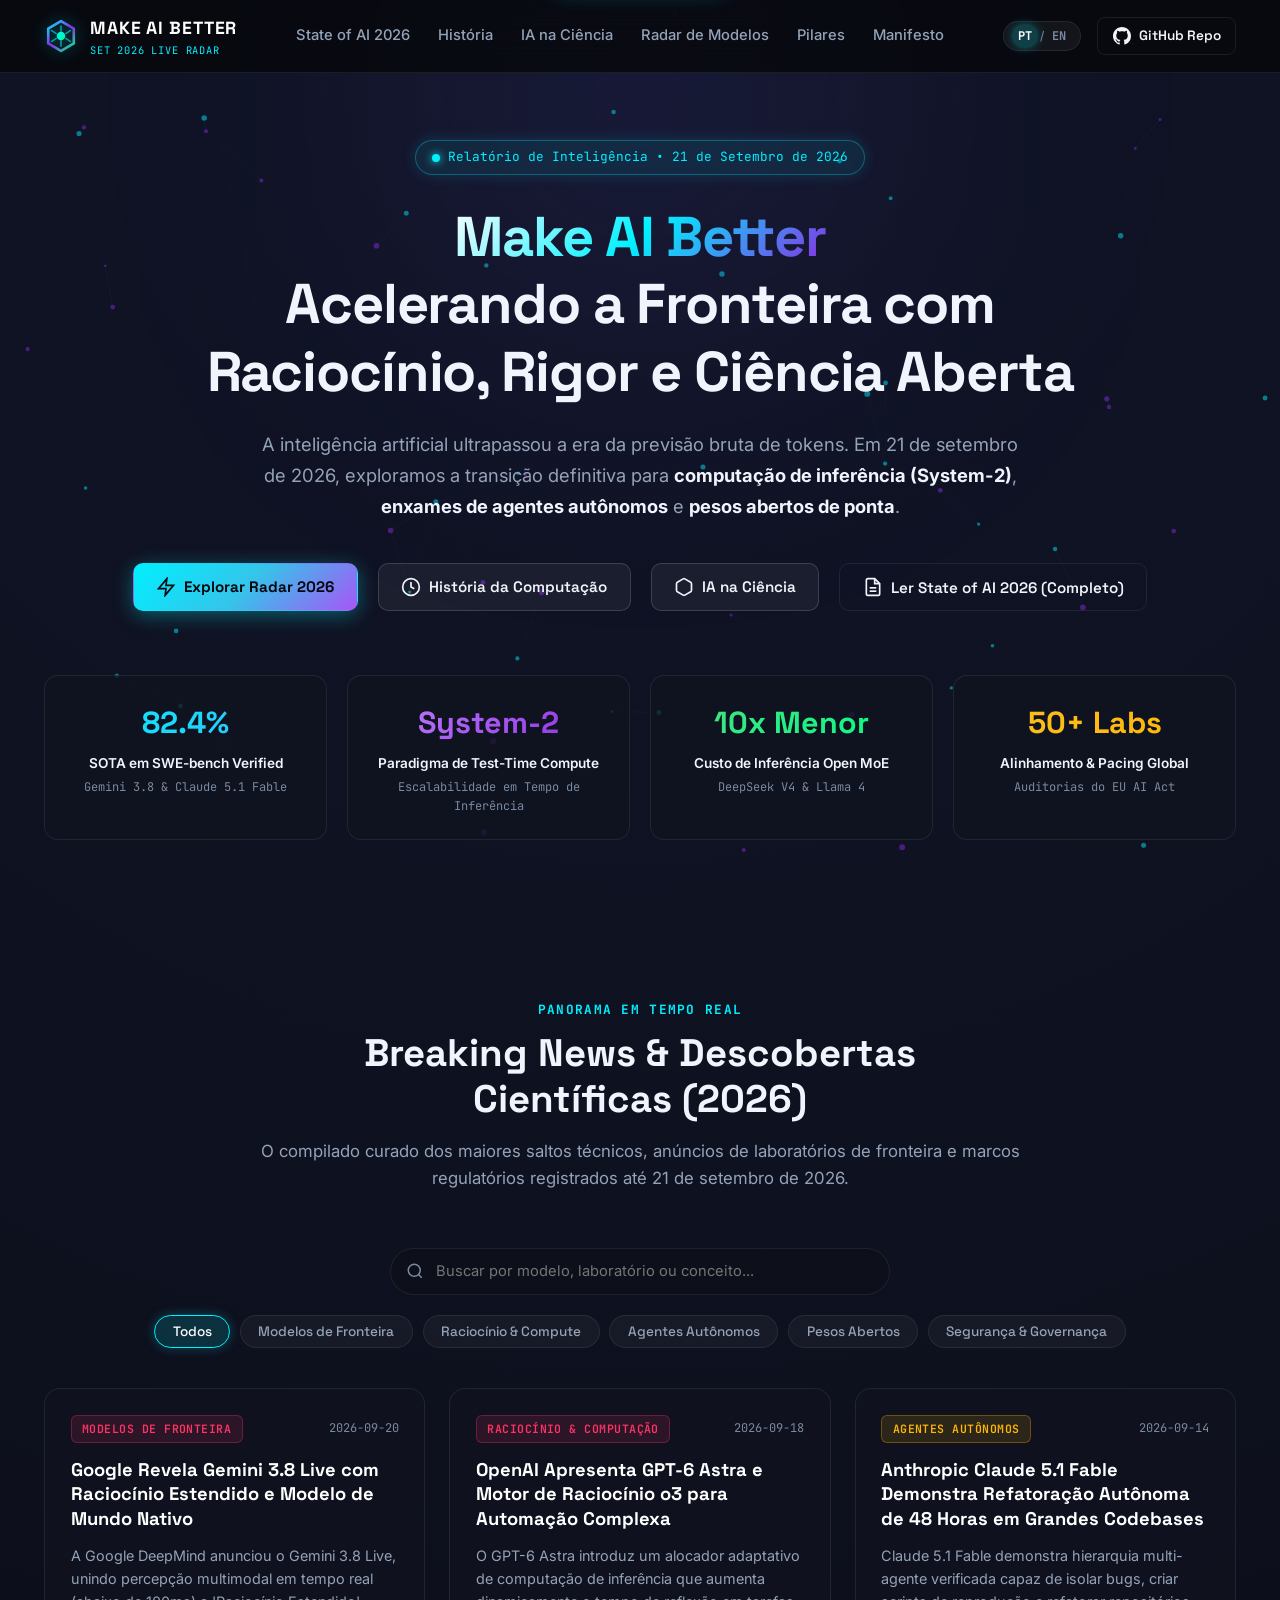
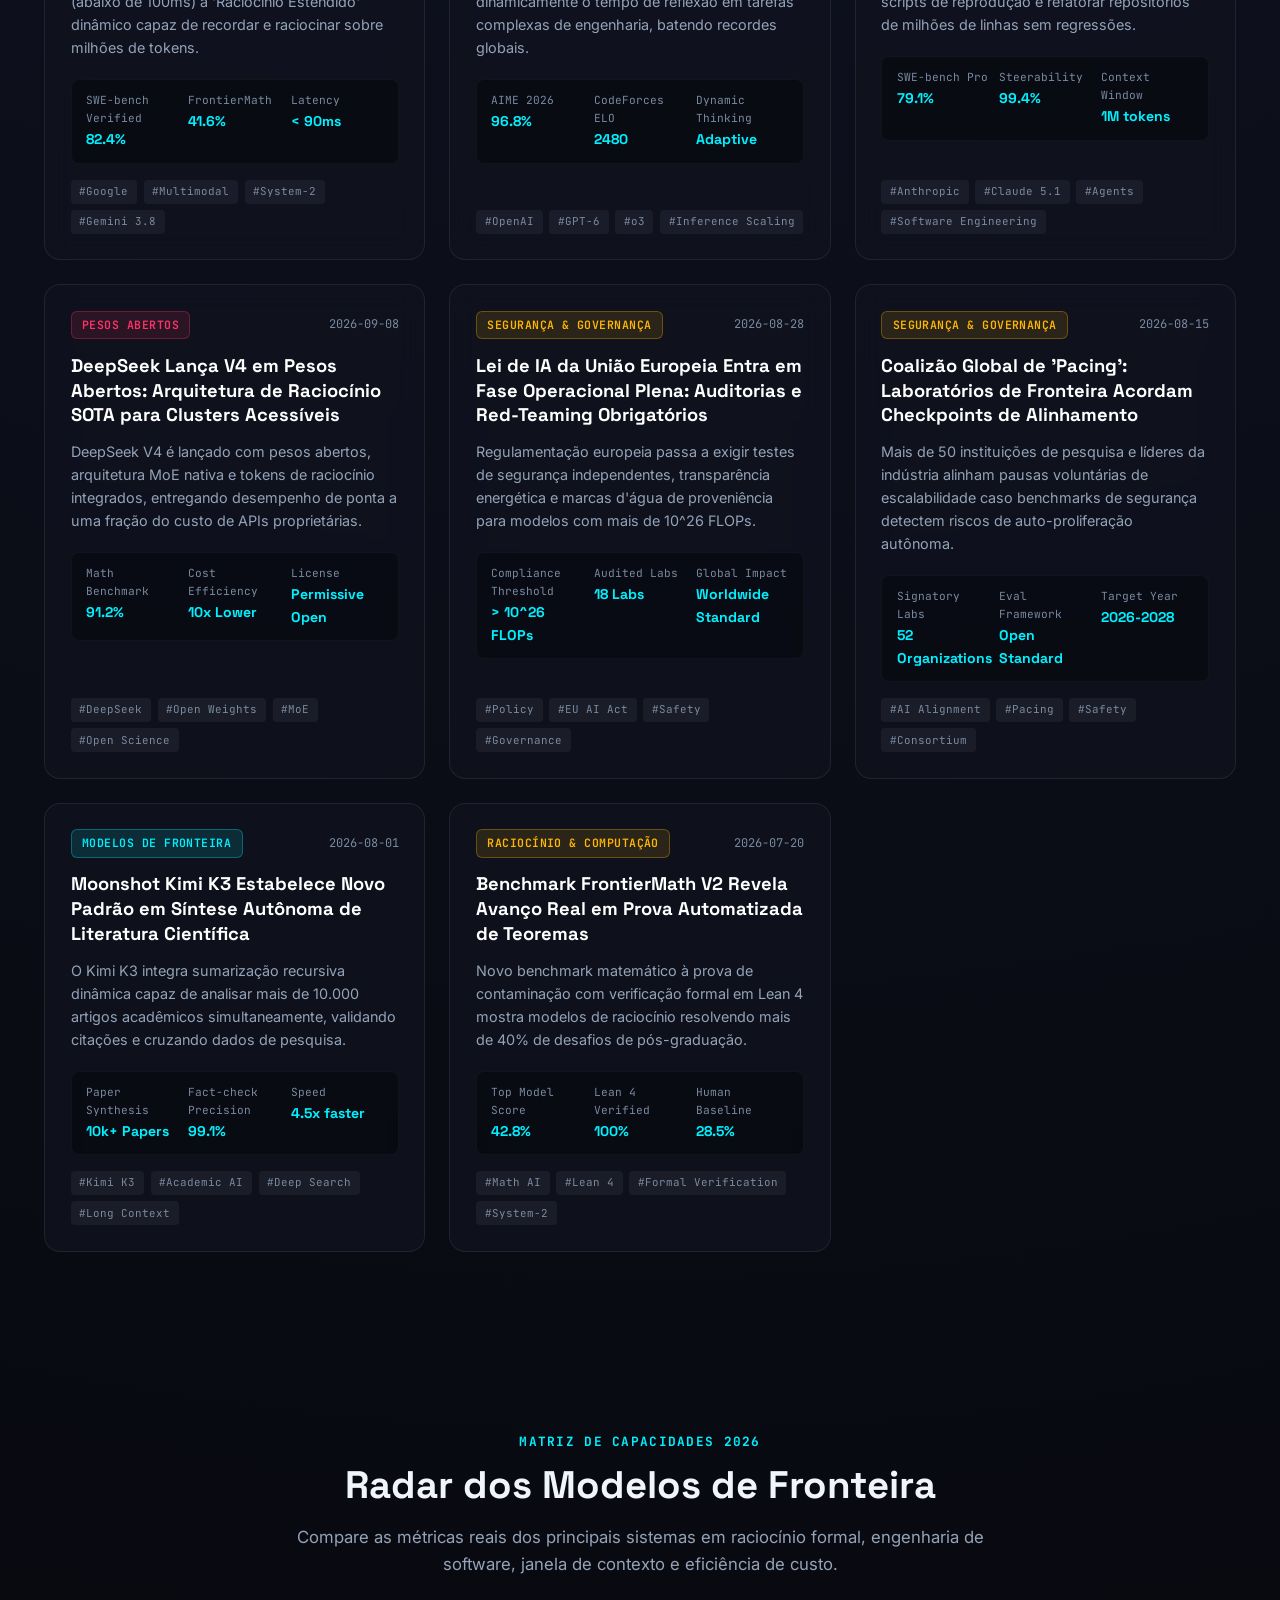
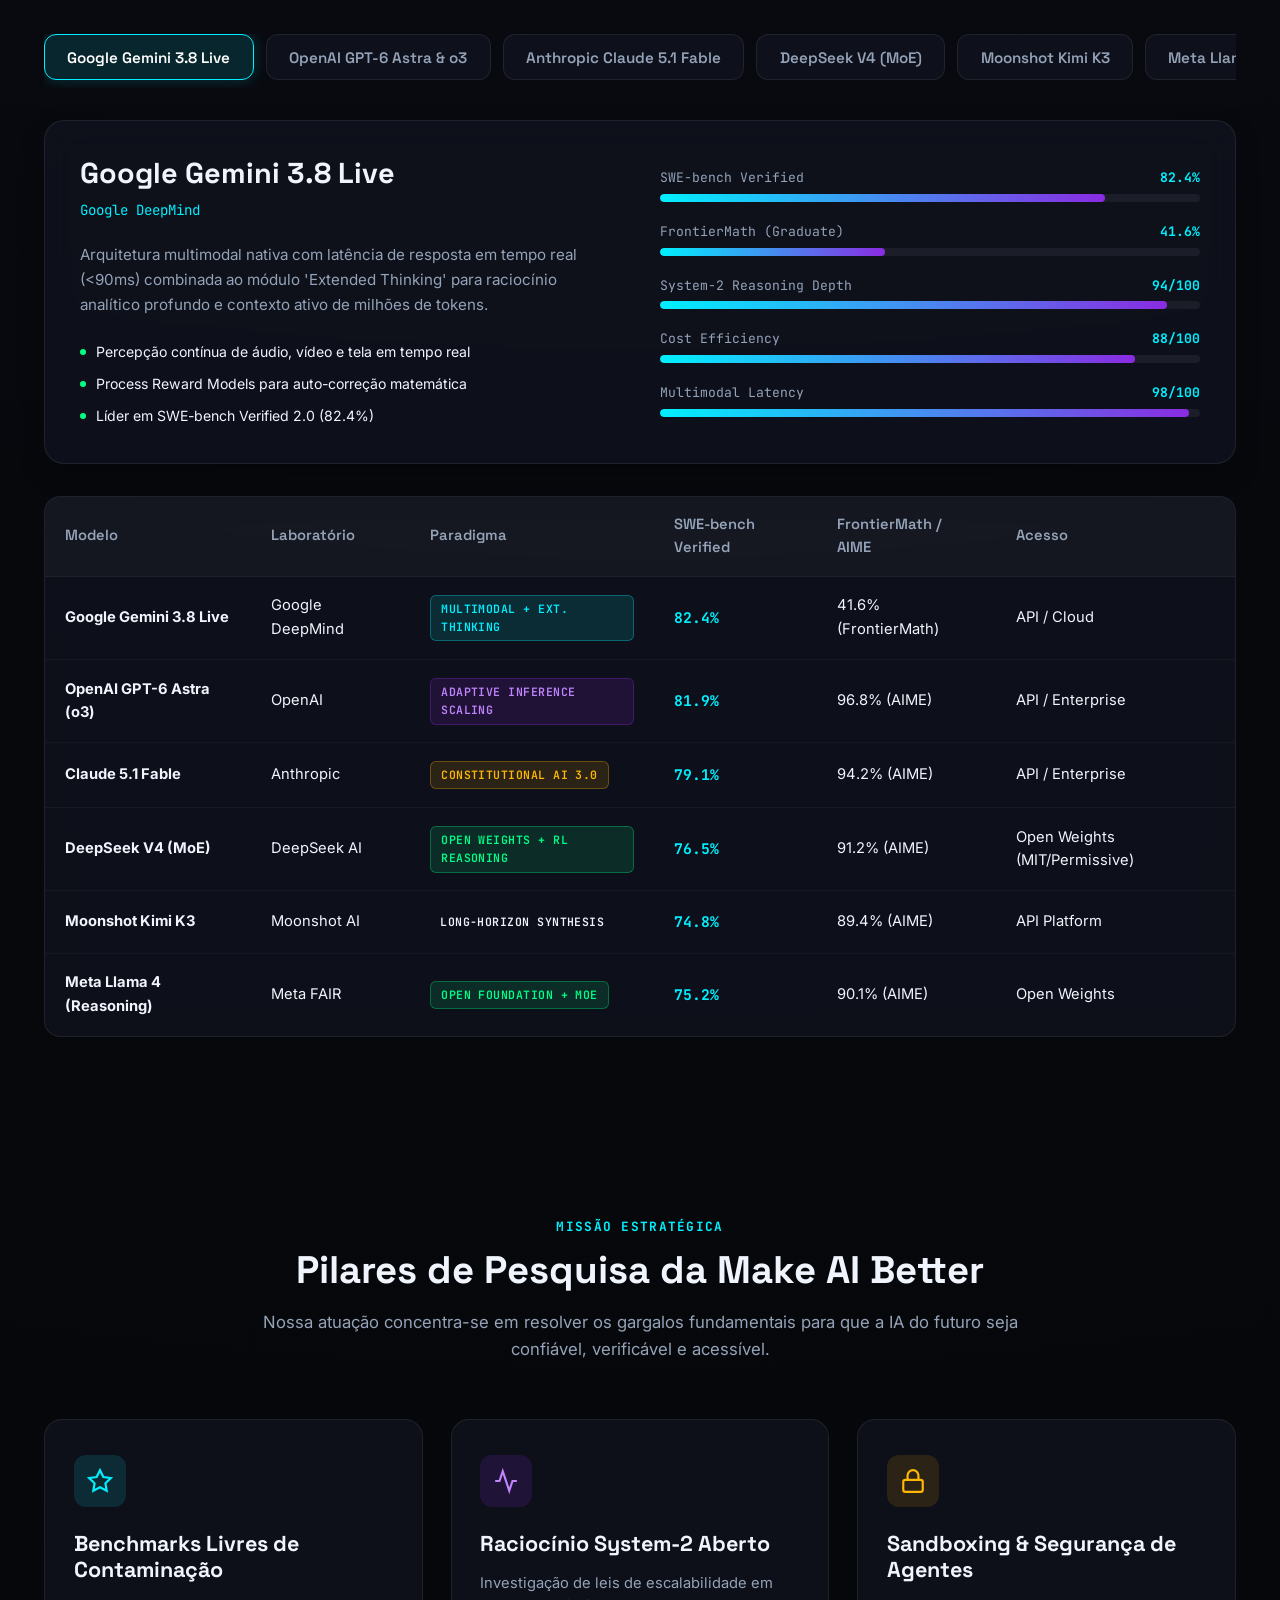
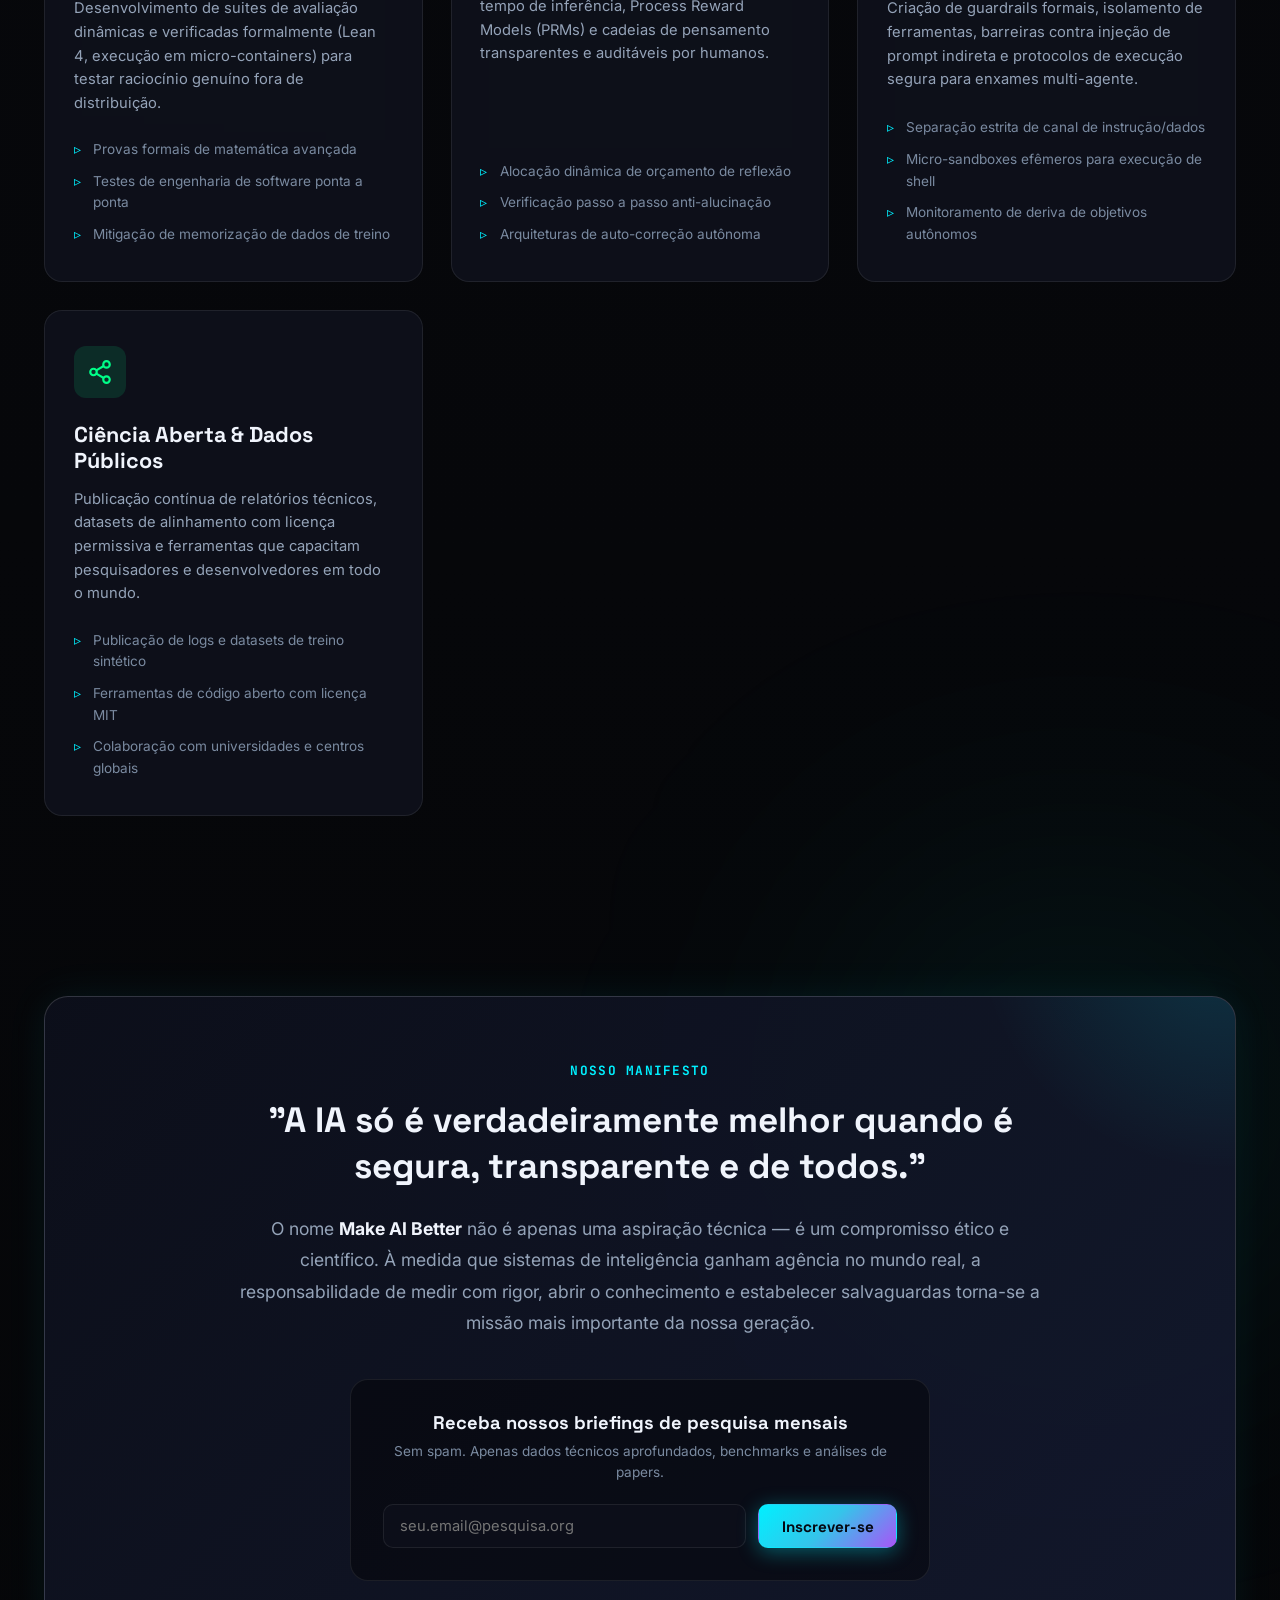
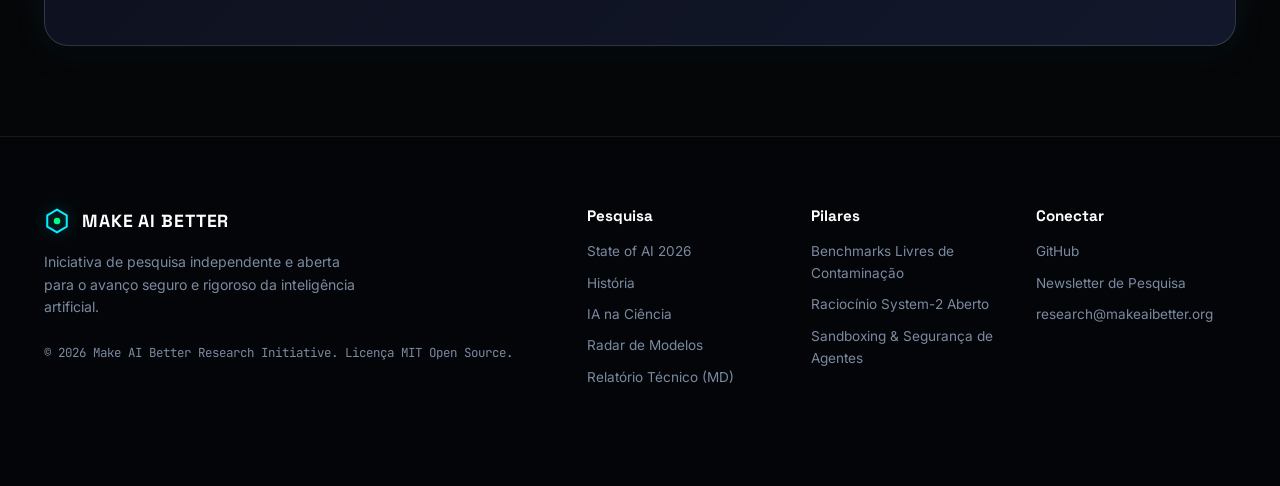
==== commit e963bdf7: "feat(site): share cards, skip links, sitemap and robots Links to the home and science pages previous" ====
--- a/index.html
+++ b/index.html
@@ -11,6 +11,19 @@
   <meta property="og:type" content="website">
   <meta property="og:title" content="Make AI Better — State of AI 2026 & Open Research">
   <meta property="og:description" content="Panorama completo do estado da arte de IA em 21 de setembro de 2026. Breaking news, benchmarks e arquiteturas de raciocínio.">
+  <link rel="canonical" href="https://makeaibetter.com/">
+
+  <!-- Open Graph / cartão de compartilhamento -->
+  <meta property="og:type" content="website">
+  <meta property="og:site_name" content="Make AI Better">
+  <meta property="og:title" content="Make AI Better — Panorama da IA em 2026">
+  <meta property="og:description" content="Radar interativo dos modelos de fronteira, pesquisa aberta em avaliação contaminação-resistente, raciocínio inspecionável e sandboxing de agentes.">
+  <meta property="og:image" content="https://makeaibetter.com/assets/og/home.webp">
+  <meta property="og:image:width" content="1200">
+  <meta property="og:image:height" content="630">
+  <meta property="og:url" content="https://makeaibetter.com/">
+  <meta name="twitter:card" content="summary_large_image">
+
   
   <!-- Fonts -->
   <link rel="preconnect" href="https://fonts.googleapis.com">
@@ -20,6 +33,7 @@
   <link rel="stylesheet" href="styles/main.css">
 </head>
 <body>
+  <a class="skip-link" href="#hero">Ir para o conteúdo</a>
 
   <!-- Background Animated Canvas -->
   <canvas id="neural-canvas"></canvas>
@@ -84,7 +98,7 @@
   </header>
 
   <!-- Hero Section -->
-  <section class="hero-section" id="hero">
+  <section class="hero-section" id="hero" tabindex="-1">
     <div class="container hero-content">
       <div class="hero-badge animate-fade-in">
         <span class="pulse-dot"></span>
--- a/styles/main.css
+++ b/styles/main.css
@@ -35,7 +35,7 @@
   /* Text Colors */
   --text-primary: #f0f4fc;
   --text-secondary: #94a3b8;
-  --text-muted: #64748b;
+  --text-muted: #7a8aa0;
   --text-link: #38bdf8;
 
   /* Transitions & Shadows */
@@ -295,7 +295,7 @@
   border: 1px solid transparent;
 }
 .btn-primary {
-  background: linear-gradient(135deg, #00f0ff 0%, #00b4d8 50%, #8a2be2 100%);
+  background: linear-gradient(135deg, #00f0ff 0%, #35c4ea 50%, #a855f7 100%);
   color: #050811;
   font-weight: 700;
   box-shadow: 0 4px 20px rgba(0, 240, 255, 0.35);
@@ -1187,3 +1187,32 @@
   .news-grid { grid-template-columns: 1fr; }
   .footer-links-grid { grid-template-columns: 1fr; }
 }
+
+/* Skip link — primeiro elemento focável da página.
+   Com 5 links na navbar, quem navega por teclado tabulava a navegação inteira
+   em toda página antes de chegar ao conteúdo. Fica fora da tela até receber foco. */
+.skip-link {
+  position: absolute;
+  top: 0;
+  left: 50%;
+  transform: translate(-50%, -140%);
+  z-index: 2000;
+  padding: 0.7rem 1.4rem;
+  border-radius: 0 0 12px 12px;
+  background: var(--accent-cyan);
+  color: #050811;
+  font-family: var(--font-heading);
+  font-weight: 700;
+  font-size: 0.9rem;
+  text-decoration: none;
+  box-shadow: 0 6px 24px rgba(0, 240, 255, 0.45);
+  transition: transform var(--transition-fast);
+}
+.skip-link:focus {
+  transform: translate(-50%, 0);
+  outline: 2px solid #ffffff;
+  outline-offset: 2px;
+}
+
+/* O alvo do skip link não deve ganhar anel de foco ao ser pulado para ele */
+[tabindex="-1"]:focus { outline: none; }
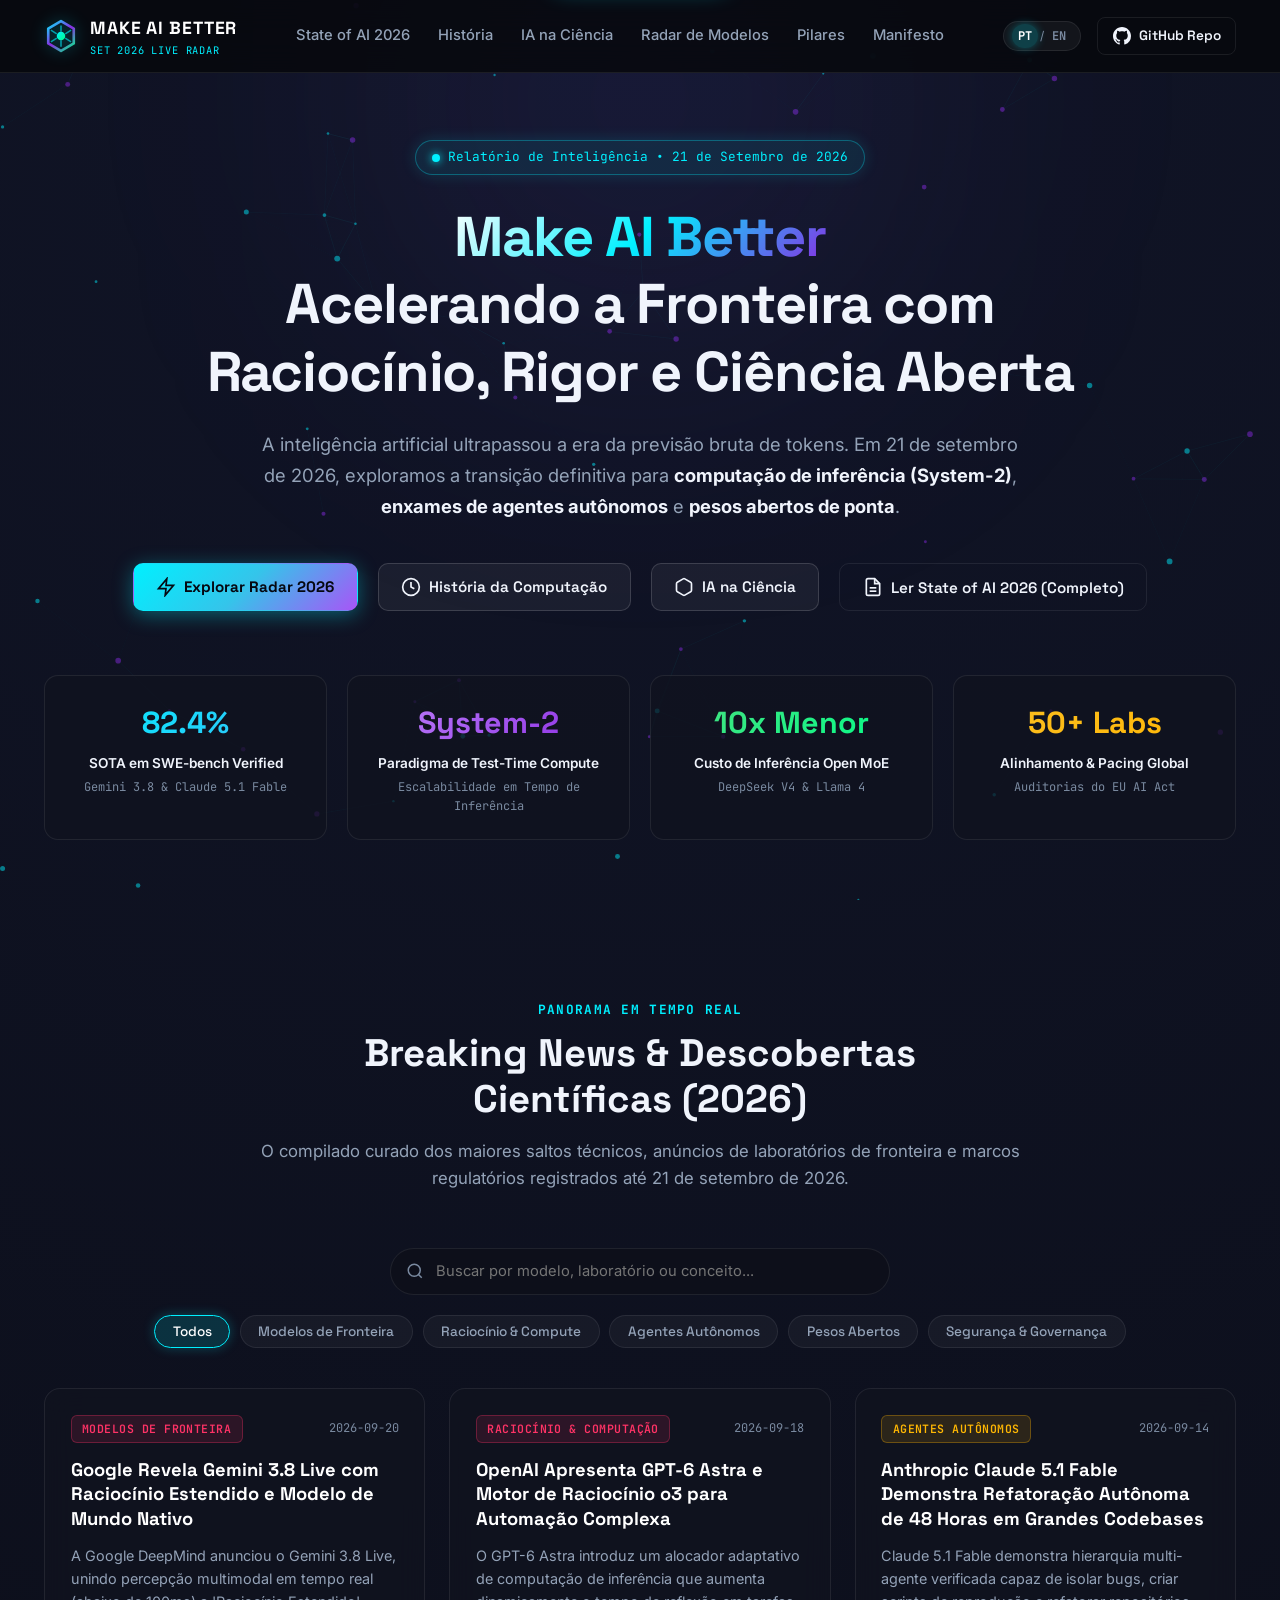
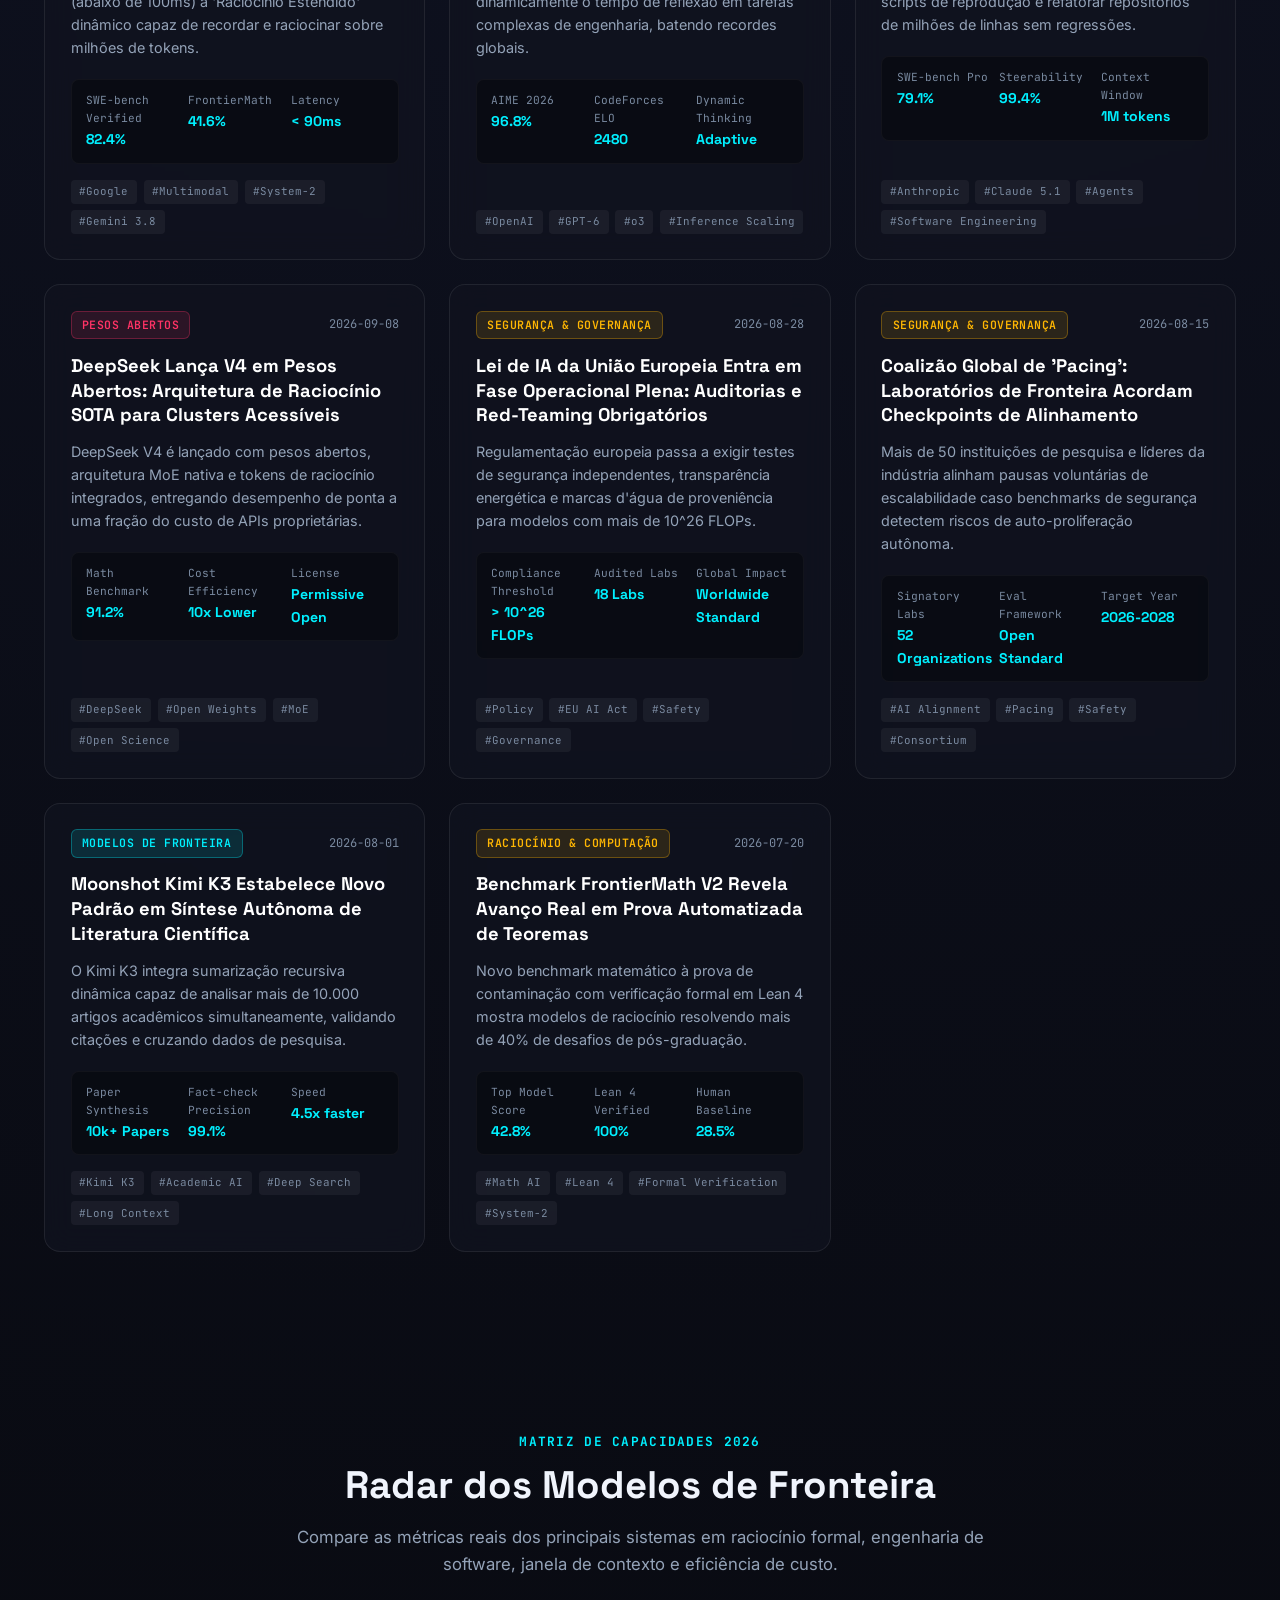
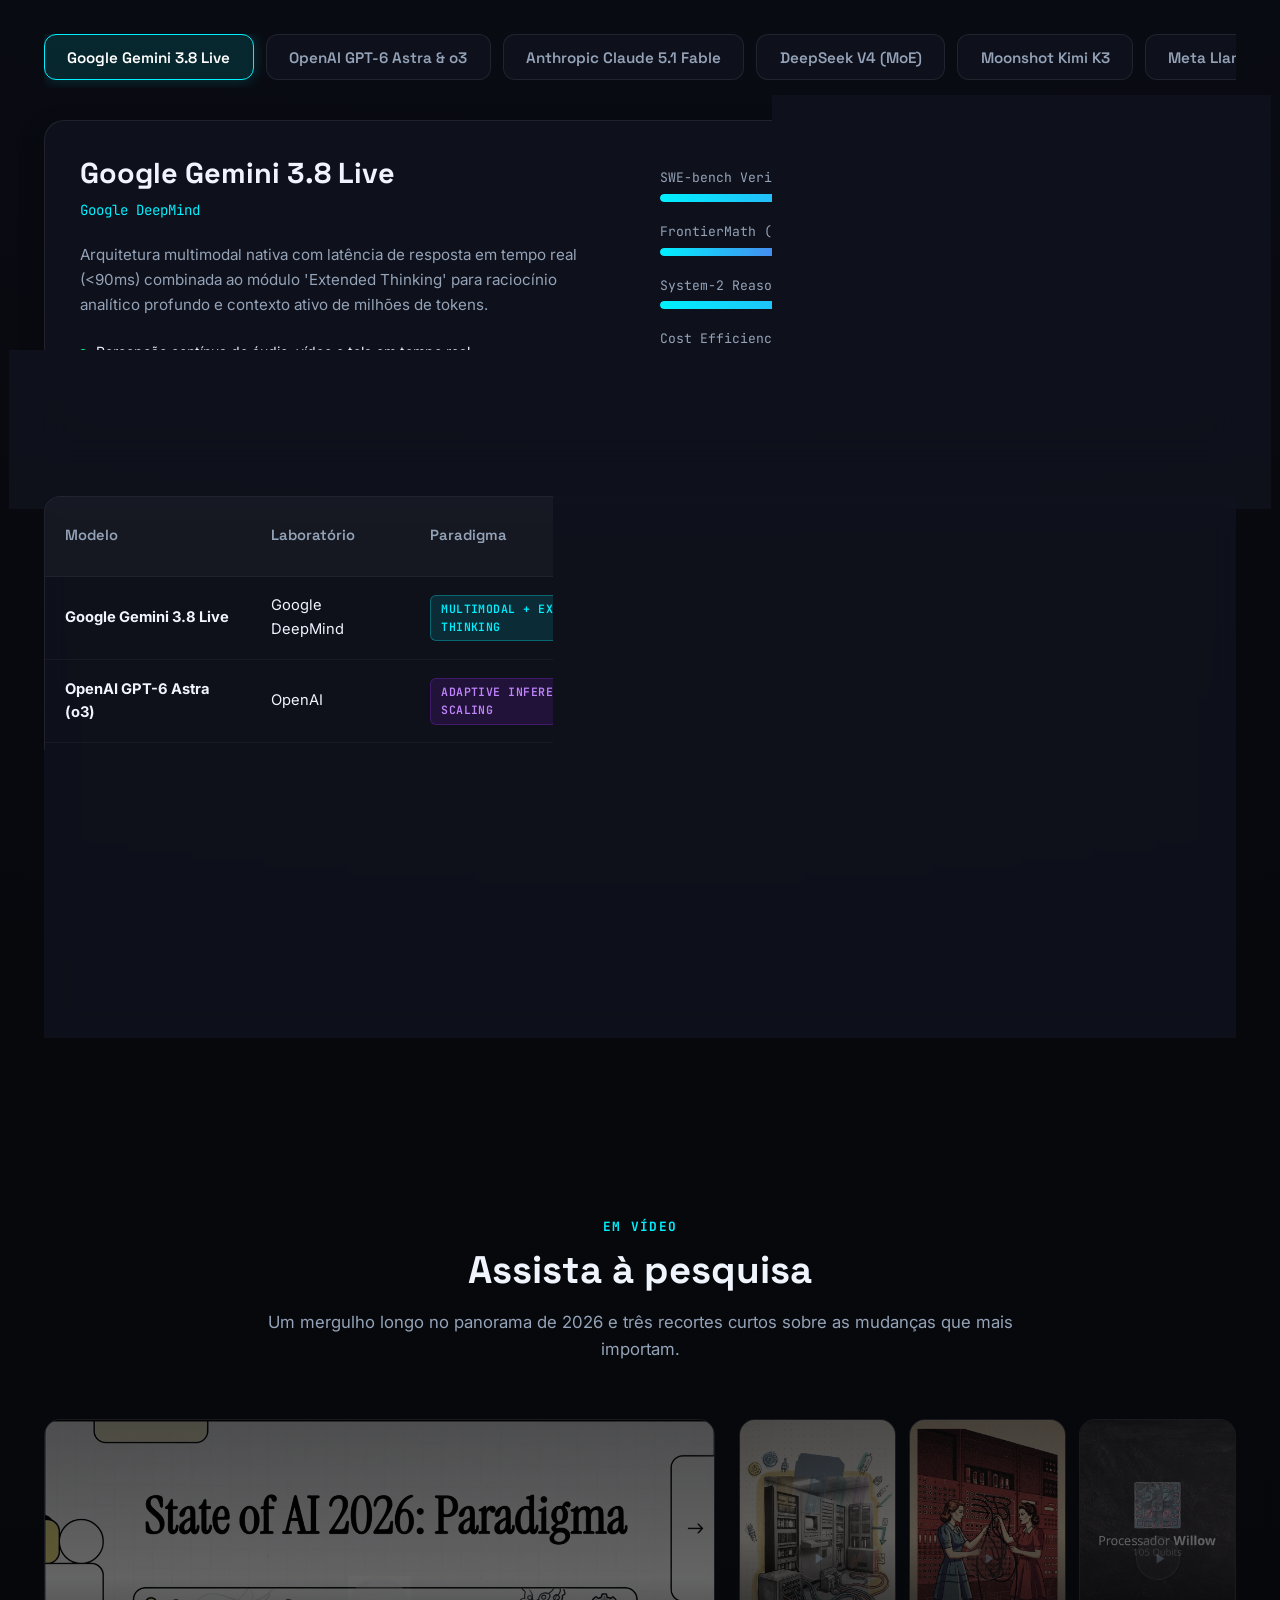
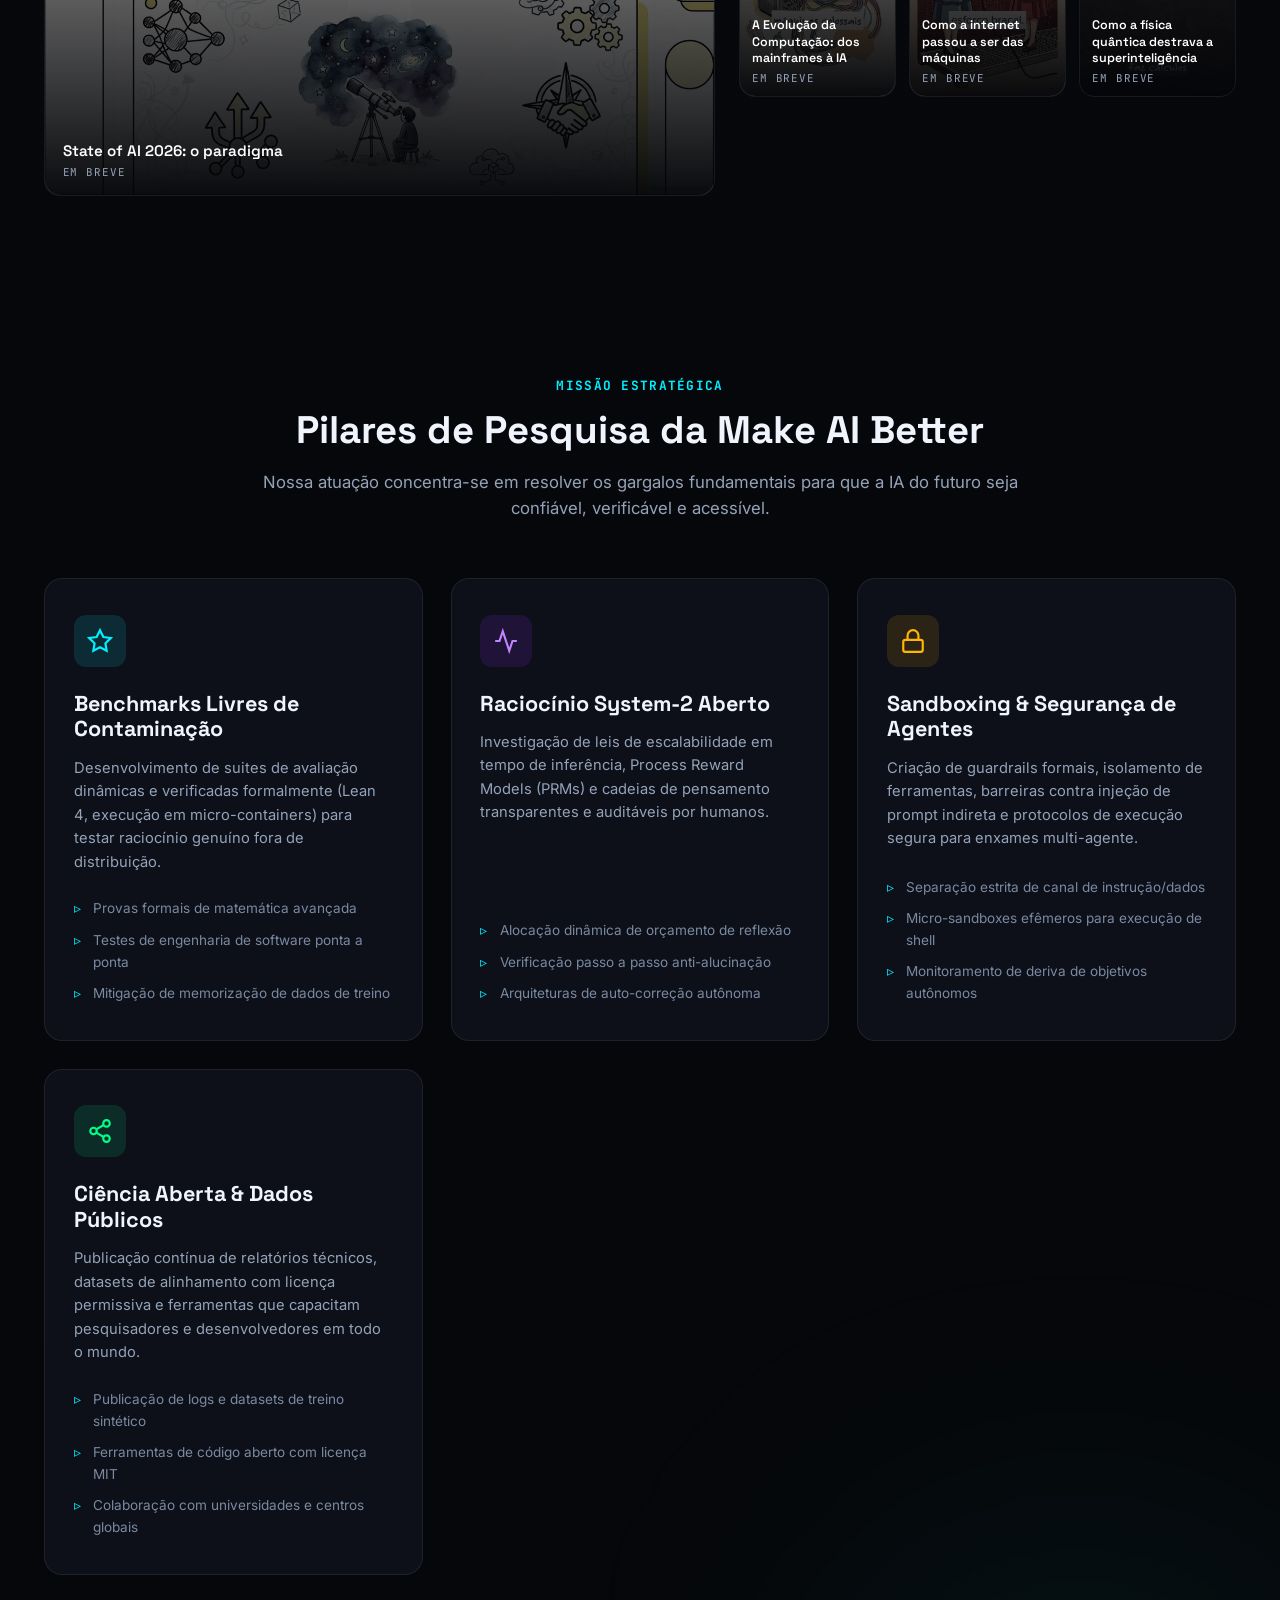
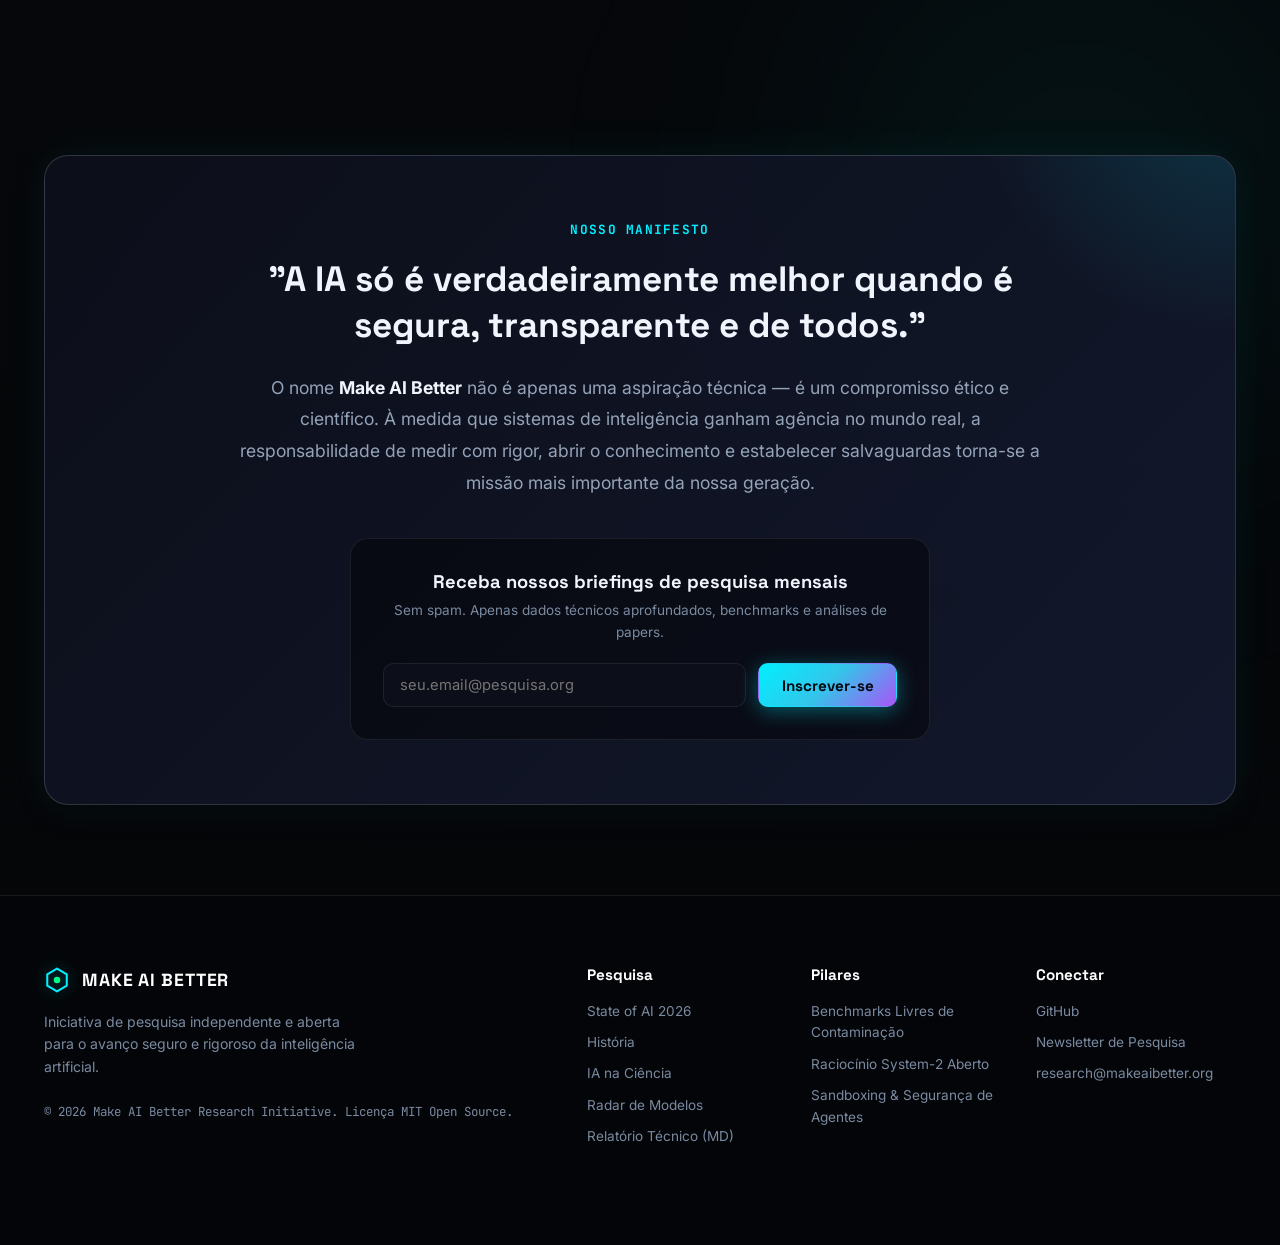
==== commit 1df41e89: "feat(home): video section with click-to-load YouTube facade Adds a video section to the homepage: on" ====
--- a/index.html
+++ b/index.html
@@ -301,6 +301,30 @@
   </section>
 
   <!-- Research Pillars Section -->
+  <!-- Vídeos -->
+  <section class="section video-section" id="videos">
+    <div class="container">
+      <div class="section-header">
+        <div class="section-tag" data-i18n="video_section_tag">EM VÍDEO</div>
+        <h2 class="section-title" data-i18n="video_section_title">Assista à pesquisa</h2>
+        <p class="section-subtitle" data-i18n="video_section_subtitle">
+          Um mergulho longo no panorama de 2026 e três recortes curtos sobre as mudanças que mais importam.
+        </p>
+      </div>
+
+      <div class="video-layout">
+        <div class="video-feature">
+          <div class="yt-embed" data-video="state-of-ai"></div>
+        </div>
+        <div class="video-shorts">
+          <div class="yt-embed" data-video="evolucao"></div>
+          <div class="yt-embed" data-video="internet-maquinas"></div>
+          <div class="yt-embed" data-video="quantica"></div>
+        </div>
+      </div>
+    </div>
+  </section>
+
   <section class="section pillars-section" id="pillars">
     <div class="container">
       <div class="section-header">
@@ -494,5 +518,6 @@
   </div>
 
   <script src="scripts/app.js"></script>
+  <script type="module" src="scripts/videos-boot.js"></script>
 </body>
 </html>
--- a/styles/main.css
+++ b/styles/main.css
@@ -1216,3 +1216,158 @@
 
 /* O alvo do skip link não deve ganhar anel de foco ao ser pulado para ele */
 [tabindex="-1"]:focus { outline: none; }
+
+/* ==========================================================================
+   Embed de vídeo com fachada (ver scripts/lib/youtube.js)
+   ========================================================================== */
+.yt-embed {
+  position: relative;
+  width: 100%;
+  border-radius: 16px;
+  overflow: hidden;
+  border: 1px solid var(--border-subtle);
+  background: #05070d;
+}
+.yt-landscape { aspect-ratio: 16 / 9; }
+.yt-portrait  { aspect-ratio: 9 / 16; }
+
+.yt-facade {
+  position: absolute;
+  inset: 0;
+  width: 100%;
+  height: 100%;
+  padding: 0;
+  border: none;
+  background: none;
+  cursor: pointer;
+  display: block;
+  text-align: left;
+}
+.yt-facade:disabled { cursor: default; }
+
+.yt-poster {
+  position: absolute;
+  inset: 0;
+  width: 100%;
+  height: 100%;
+  object-fit: cover;
+  /* Os slides do NotebookLM têm fundo claro e brigam com a página escura.
+     A miniatura fica rebaixada e sobe ao passar o cursor — o vídeo em si
+     continua na luminosidade original depois do play. */
+  filter: brightness(0.66) saturate(0.88);
+  transition: transform 0.5s cubic-bezier(0.16, 1, 0.3, 1), filter var(--transition-smooth);
+}
+.yt-facade:hover:not(:disabled) .yt-poster,
+.yt-facade:focus-visible .yt-poster {
+  transform: scale(1.04);
+  filter: brightness(1) saturate(1);
+}
+.yt-embed.is-pending .yt-poster { filter: brightness(0.46) saturate(0.7); }
+
+.yt-scrim {
+  position: absolute;
+  inset: 0;
+  background: linear-gradient(180deg, rgba(4, 5, 8, 0.35) 0%, rgba(4, 5, 8, 0.15) 42%, rgba(4, 5, 8, 0.94) 100%);
+}
+
+.yt-play {
+  position: absolute;
+  top: 50%;
+  left: 50%;
+  transform: translate(-50%, -50%);
+  width: 62px;
+  height: 62px;
+  border-radius: 50%;
+  display: flex;
+  align-items: center;
+  justify-content: center;
+  background: rgba(0, 240, 255, 0.16);
+  border: 1px solid var(--accent-cyan);
+  backdrop-filter: blur(8px);
+  -webkit-backdrop-filter: blur(8px);
+  color: var(--accent-cyan);
+  transition: all var(--transition-fast);
+}
+.yt-play svg { width: 24px; height: 24px; margin-left: 3px; }
+.yt-facade:hover:not(:disabled) .yt-play {
+  background: var(--accent-cyan);
+  color: #050811;
+  box-shadow: 0 0 28px rgba(0, 240, 255, 0.55);
+  transform: translate(-50%, -50%) scale(1.06);
+}
+.yt-embed.is-pending .yt-play {
+  opacity: 0.35;
+  border-color: var(--border-light);
+  color: var(--text-muted);
+  background: rgba(255, 255, 255, 0.06);
+}
+
+.yt-info {
+  position: absolute;
+  left: 0;
+  right: 0;
+  bottom: 0;
+  padding: 1rem 1.1rem;
+  display: flex;
+  flex-direction: column;
+  gap: 0.25rem;
+}
+.yt-title {
+  font-family: var(--font-heading);
+  font-weight: 600;
+  font-size: 0.95rem;
+  line-height: 1.35;
+  color: #ffffff;
+}
+.yt-duration {
+  font-family: var(--font-mono);
+  font-size: 0.68rem;
+  letter-spacing: 0.08em;
+  text-transform: uppercase;
+  color: var(--text-secondary);
+}
+
+.yt-facade:focus-visible {
+  outline: 2px solid var(--accent-cyan);
+  outline-offset: -3px;
+  border-radius: 16px;
+}
+
+.yt-frame {
+  position: absolute;
+  inset: 0;
+  width: 100%;
+  height: 100%;
+  border: 0;
+}
+
+@media (prefers-reduced-motion: reduce) {
+  .yt-poster { transition: none; }
+  .yt-facade:hover:not(:disabled) .yt-poster { transform: none; }
+}
+
+/* Layout da seção de vídeos: destaque em 16:9 + trio vertical */
+.video-layout {
+  display: grid;
+  grid-template-columns: minmax(0, 1.35fr) minmax(0, 1fr);
+  gap: 1.5rem;
+  align-items: start;
+}
+.video-shorts {
+  display: grid;
+  grid-template-columns: repeat(3, 1fr);
+  gap: 0.85rem;
+}
+.video-shorts .yt-title { font-size: 0.78rem; }
+.video-shorts .yt-info { padding: 0.7rem 0.75rem; }
+.video-shorts .yt-play { width: 44px; height: 44px; }
+.video-shorts .yt-play svg { width: 17px; height: 17px; }
+
+@media (max-width: 1080px) {
+  .video-layout { grid-template-columns: 1fr; }
+}
+@media (max-width: 560px) {
+  .video-shorts { grid-template-columns: 1fr; }
+  .video-shorts .yt-embed { aspect-ratio: 16 / 10; }
+  .video-shorts .yt-poster { object-position: center 30%; }
+}
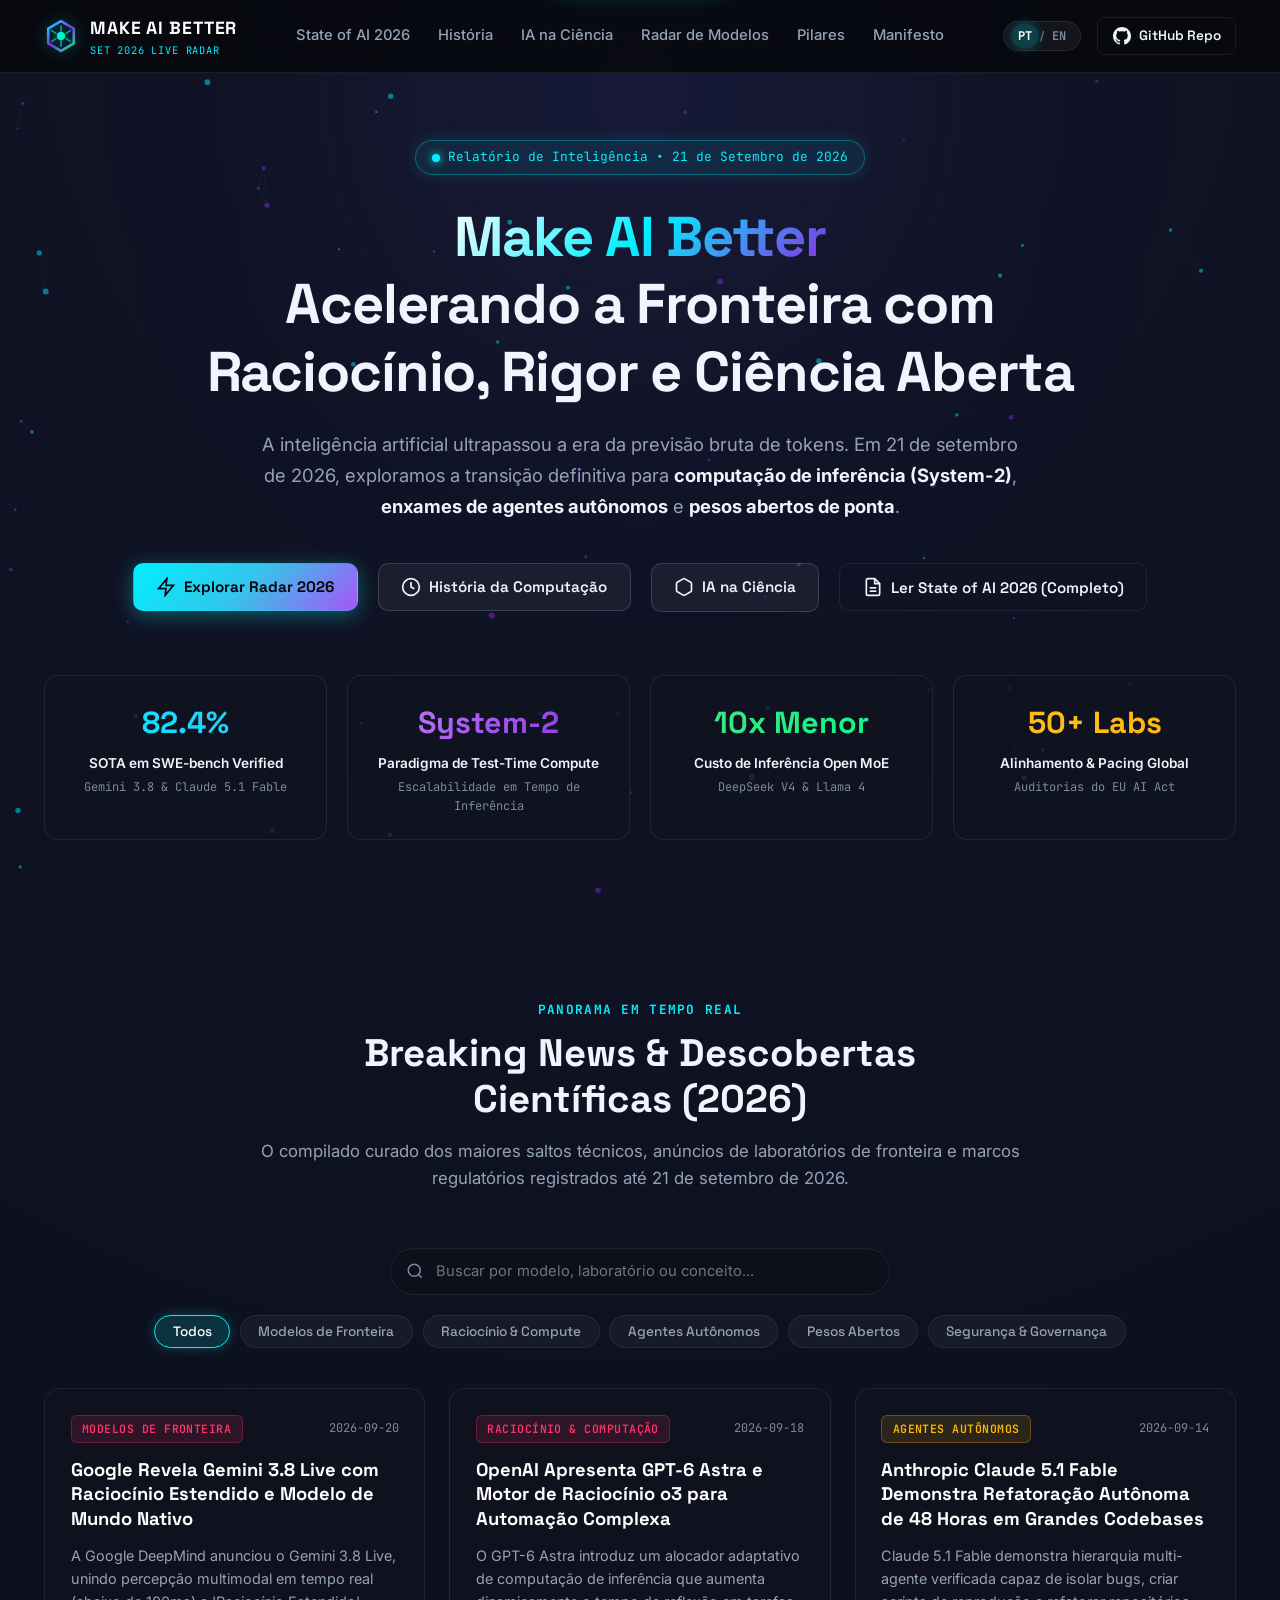
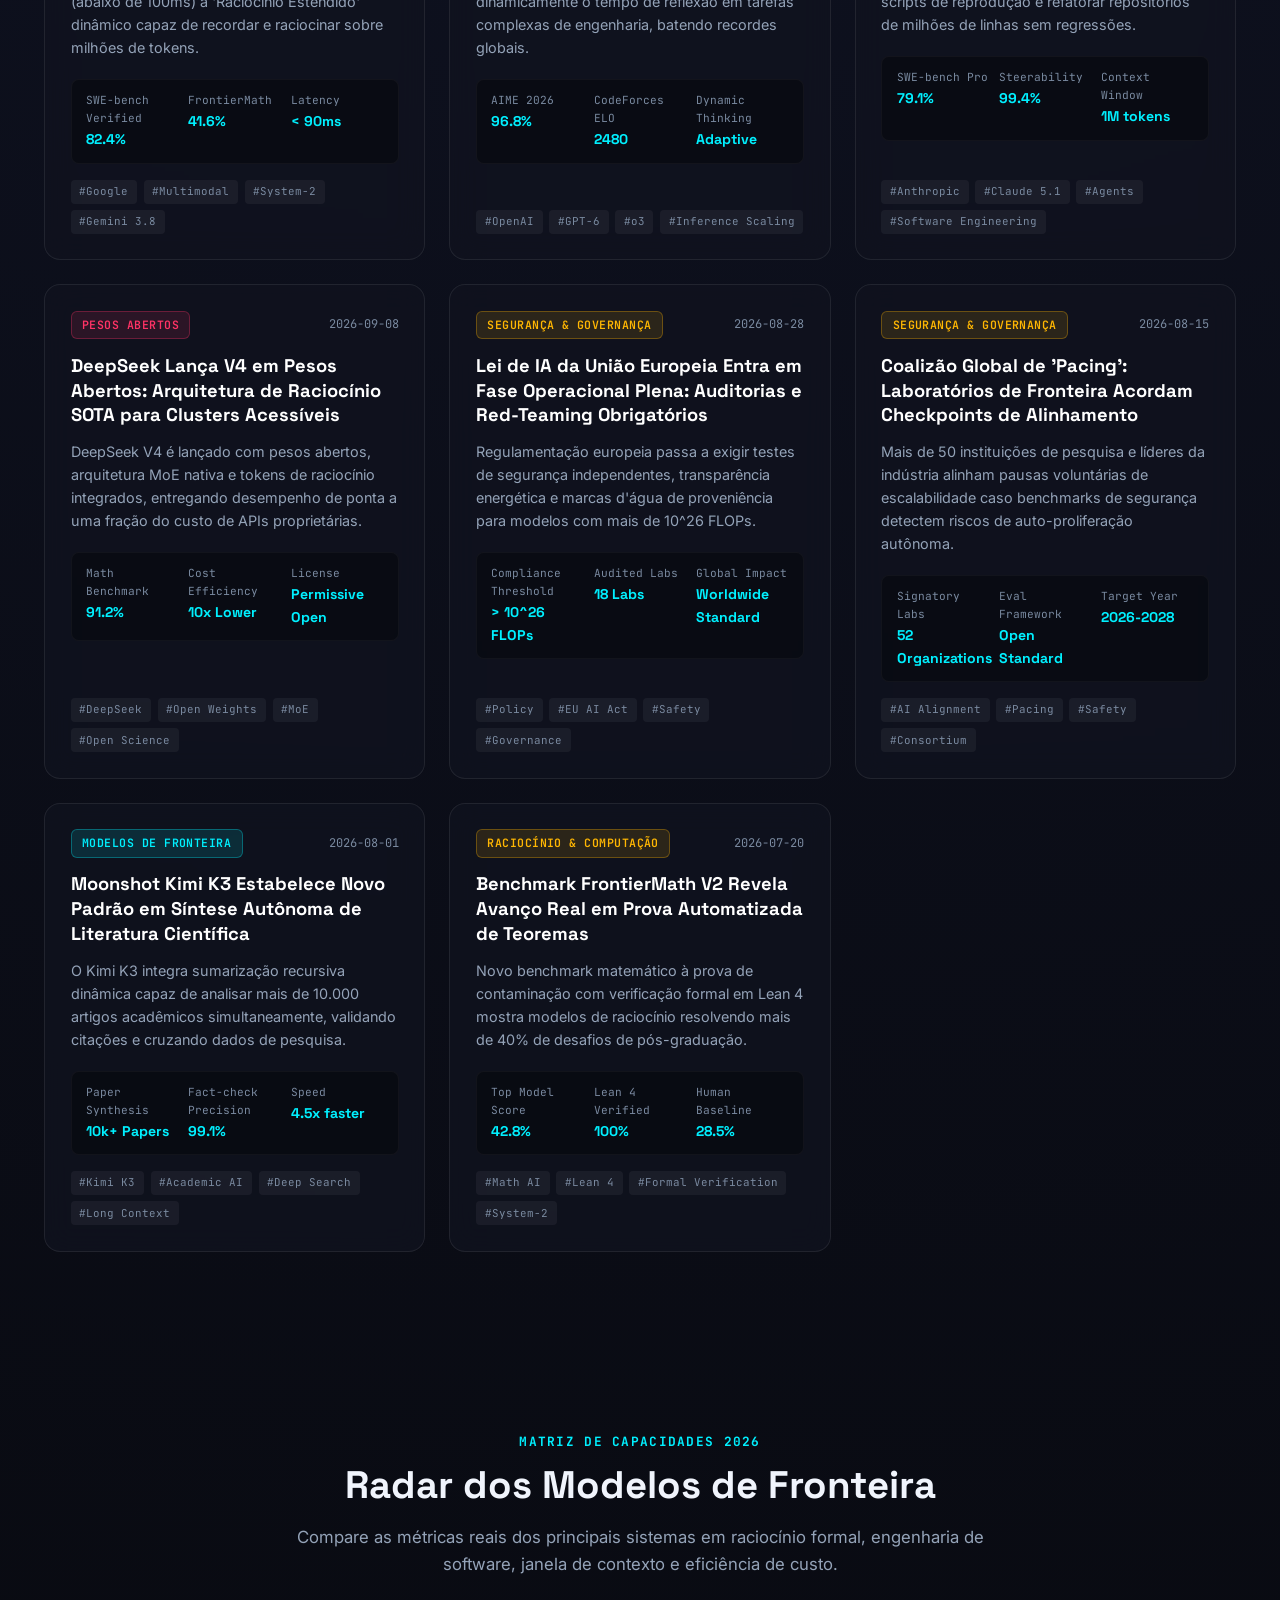
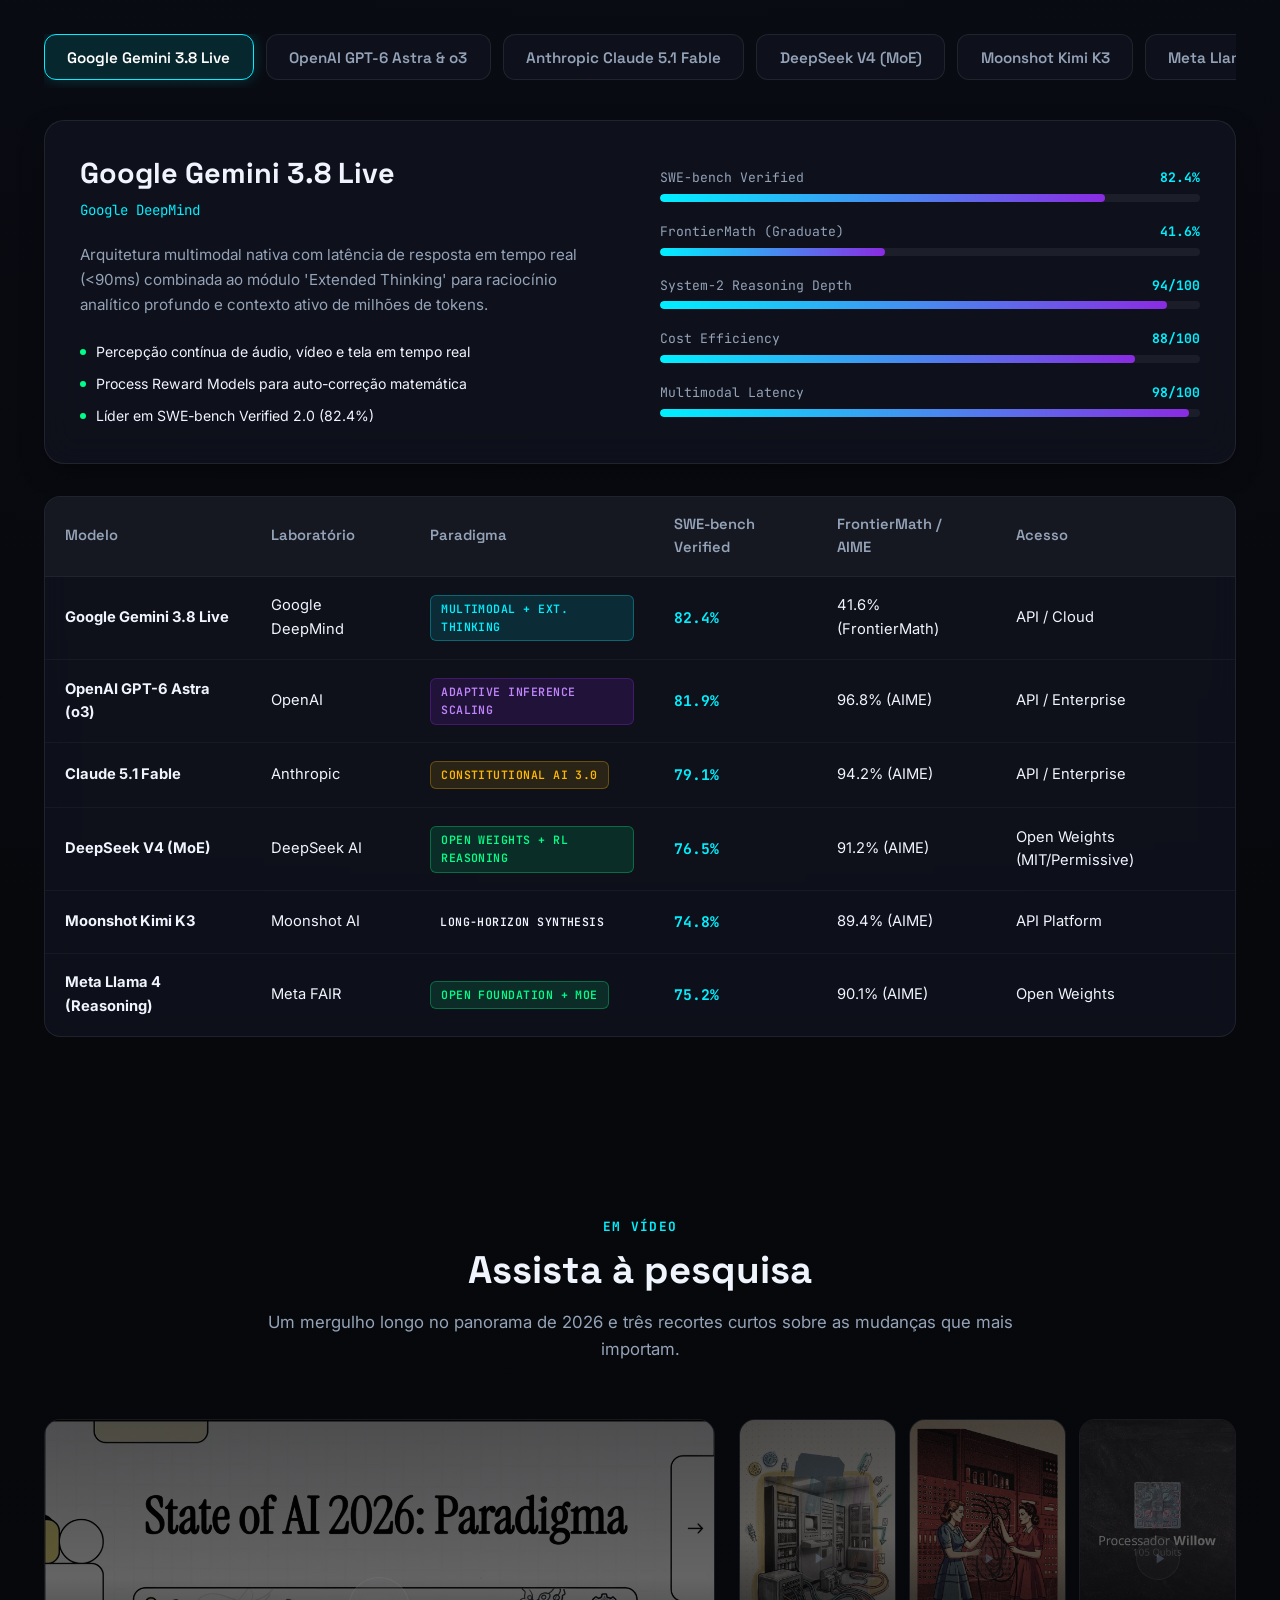
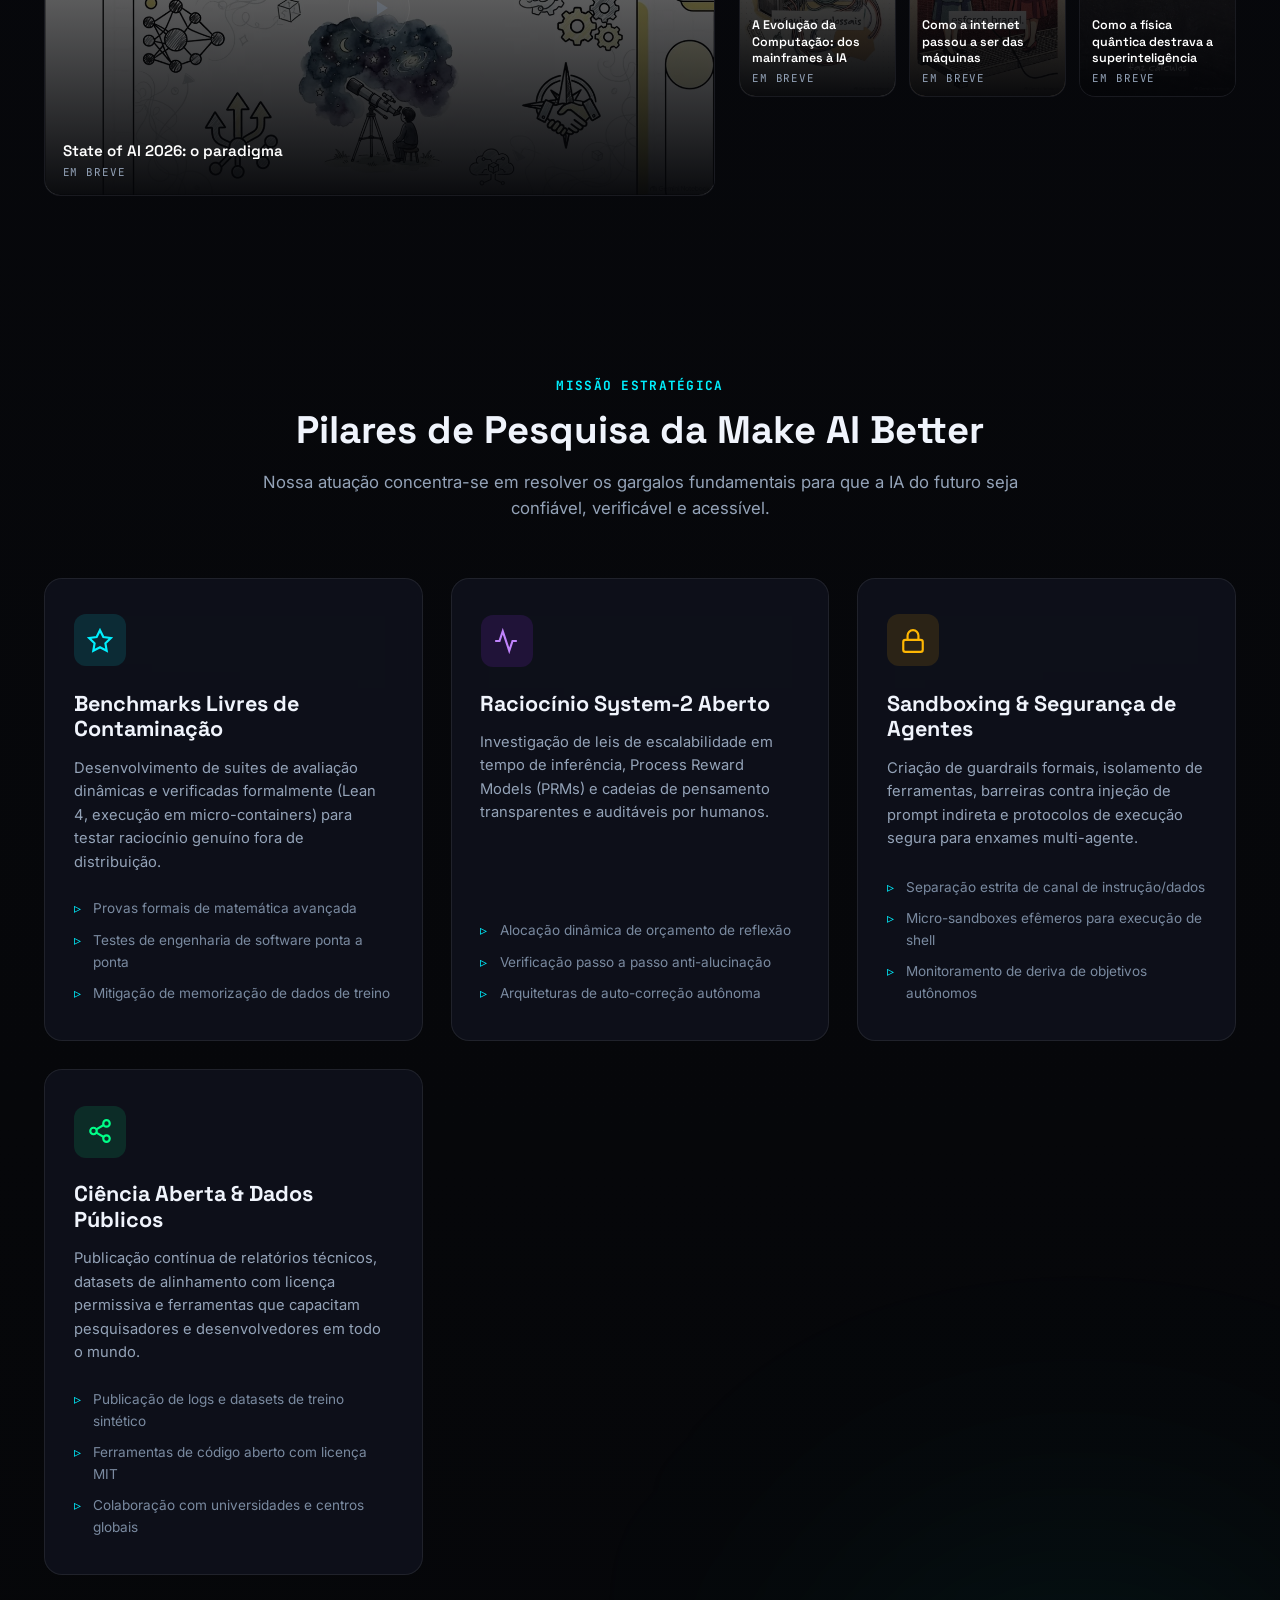
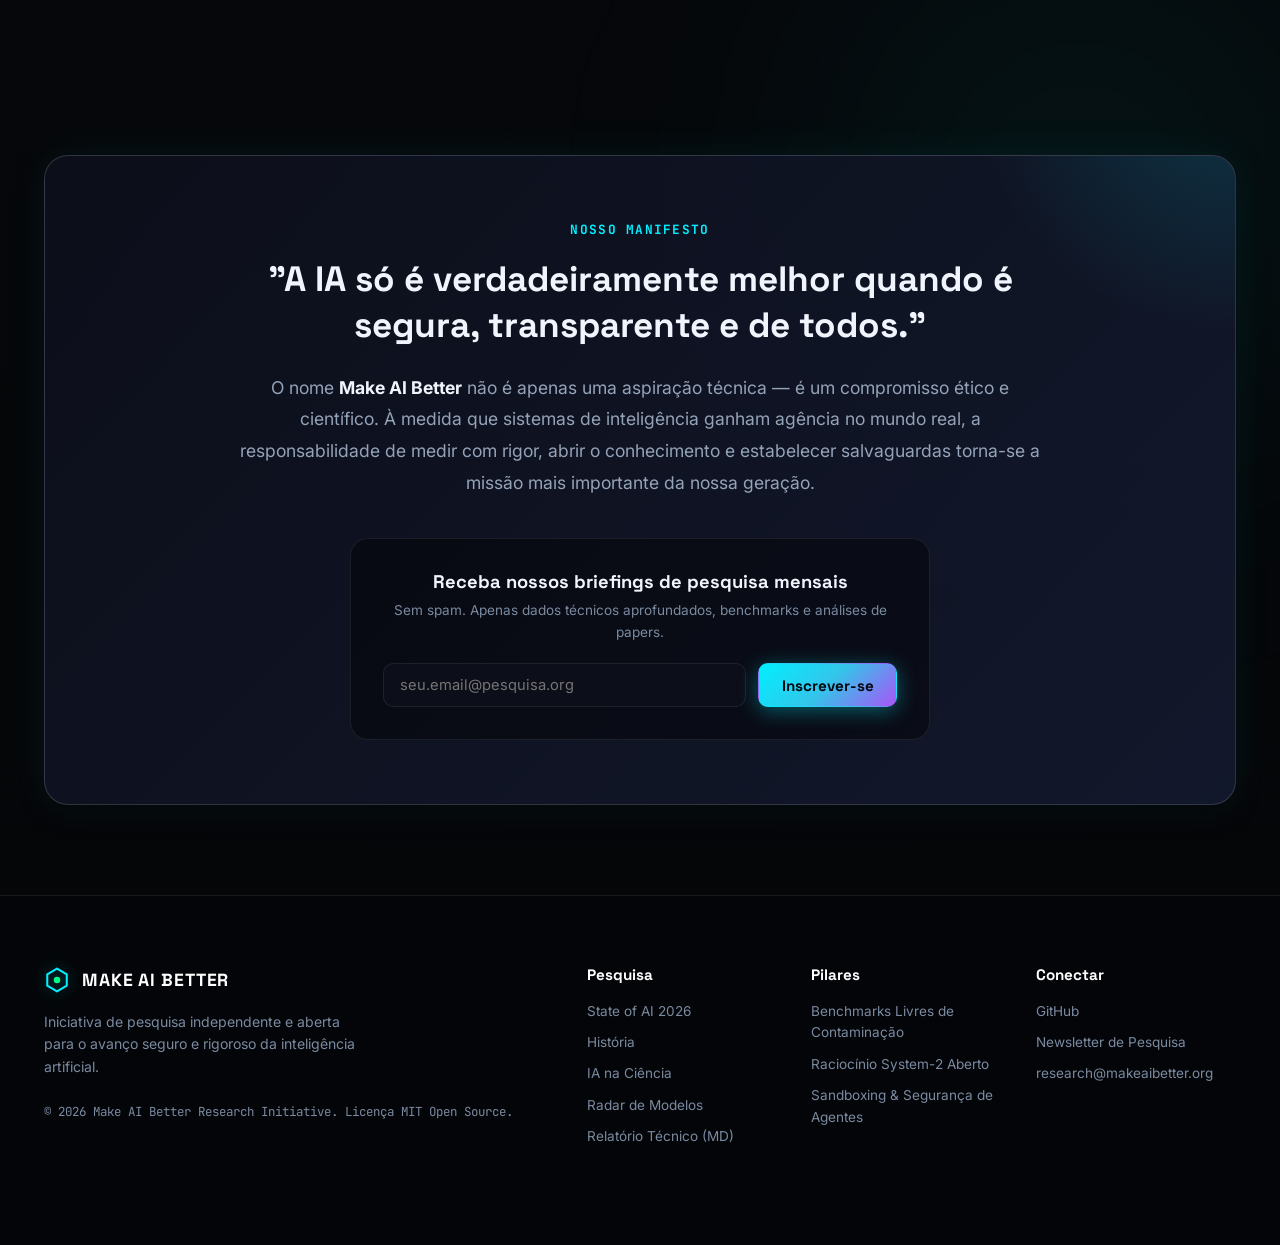
==== commit 55d38807: "feat(seo): structured data, llms.txt, meta lengths Browser audit of the live site (curl cannot see J" ====
--- a/index.html
+++ b/index.html
@@ -4,7 +4,7 @@
   <meta charset="UTF-8">
   <meta name="viewport" content="width=device-width, initial-scale=1.0">
   <title>Make AI Better — Pesquisa, Inteligência & State of AI 2026</title>
-  <meta name="description" content="Make AI Better é um instituto de pesquisa independente dedicado a avançar a inteligência artificial com foco em raciocínio System-2, segurança de agentes e ciência aberta. Explore o panorama de Setembro de 2026.">
+  <meta name="description" content="Instituto de pesquisa independente em IA: radar dos modelos de fronteira de 2026, avaliação contaminação-resistente e raciocínio inspecionável.">
   <meta name="keywords" content="Make AI Better, AI Research 2026, State of AI 2026, System-2 Reasoning, Autonomous Agents, Gemini 3.8, GPT-6, Claude 5.1, DeepSeek V4">
   
   <!-- Open Graph / Meta -->
@@ -31,6 +31,50 @@
   <link href="https://fonts.googleapis.com/css2?family=Inter:wght@300;400;500;600;700&family=JetBrains+Mono:wght@400;500;700&family=Space+Grotesk:wght@400;500;600;700;800&display=swap" rel="stylesheet">
   
   <link rel="stylesheet" href="styles/main.css">
+
+  <script type="application/ld+json">
+  {
+    "@context": "https://schema.org",
+    "@graph": [
+      {
+        "@type": "Organization",
+        "@id": "https://makeaibetter.com/#org",
+        "name": "Make AI Better",
+        "url": "https://makeaibetter.com/",
+        "description": "Iniciativa de pesquisa independente dedicada a avaliação contaminação-resistente, raciocínio inspecionável e sandboxing de agentes autônomos.",
+        "sameAs": [
+          "https://github.com/s1d40/makeaibetter"
+        ]
+      },
+      {
+        "@type": "WebSite",
+        "@id": "https://makeaibetter.com/#site",
+        "url": "https://makeaibetter.com/",
+        "name": "Make AI Better",
+        "inLanguage": [
+          "pt-BR",
+          "en"
+        ],
+        "publisher": {
+          "@id": "https://makeaibetter.com/#org"
+        }
+      },
+      {
+        "@type": "WebPage",
+        "@id": "https://makeaibetter.com/#webpage",
+        "url": "https://makeaibetter.com/",
+        "name": "Make AI Better — Panorama da IA em 2026",
+        "isPartOf": {
+          "@id": "https://makeaibetter.com/#site"
+        },
+        "about": {
+          "@id": "https://makeaibetter.com/#org"
+        },
+        "inLanguage": "pt-BR"
+      }
+    ]
+  }
+  </script>
 </head>
 <body>
   <a class="skip-link" href="#hero">Ir para o conteúdo</a>
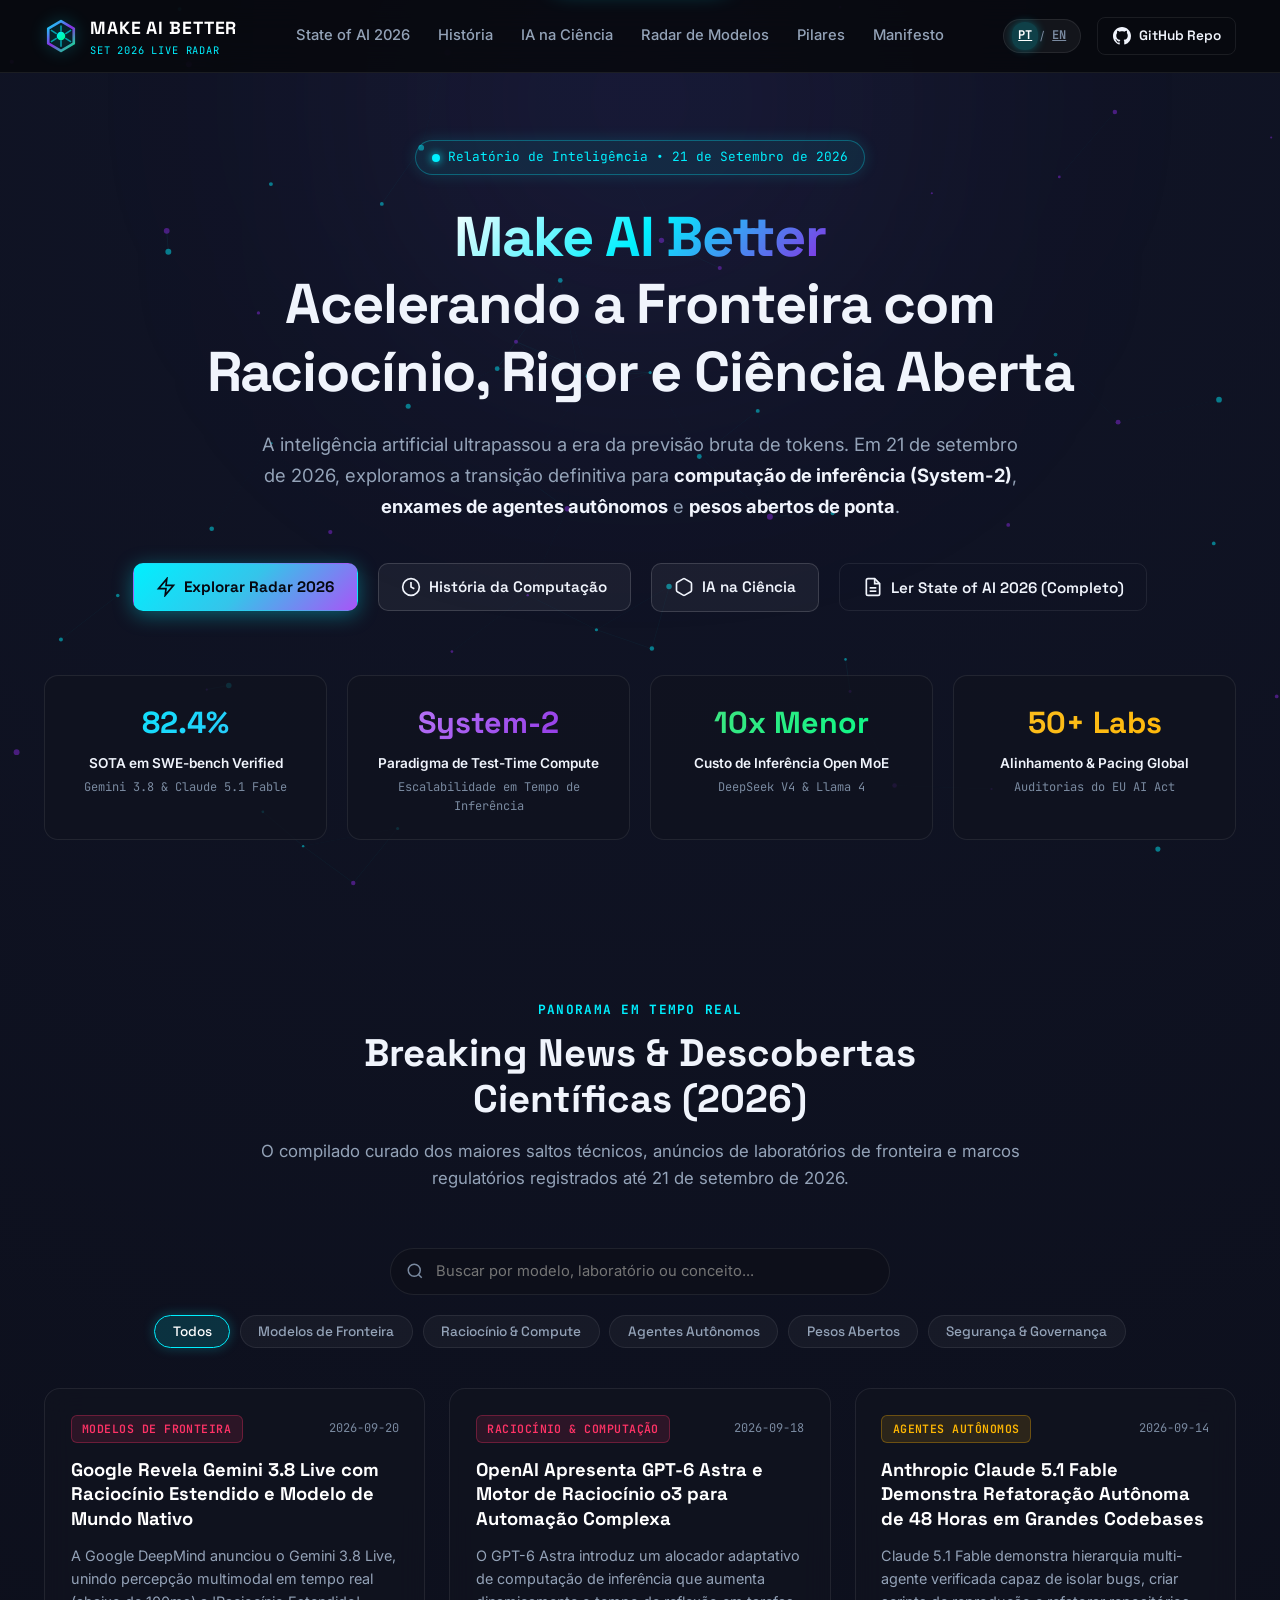
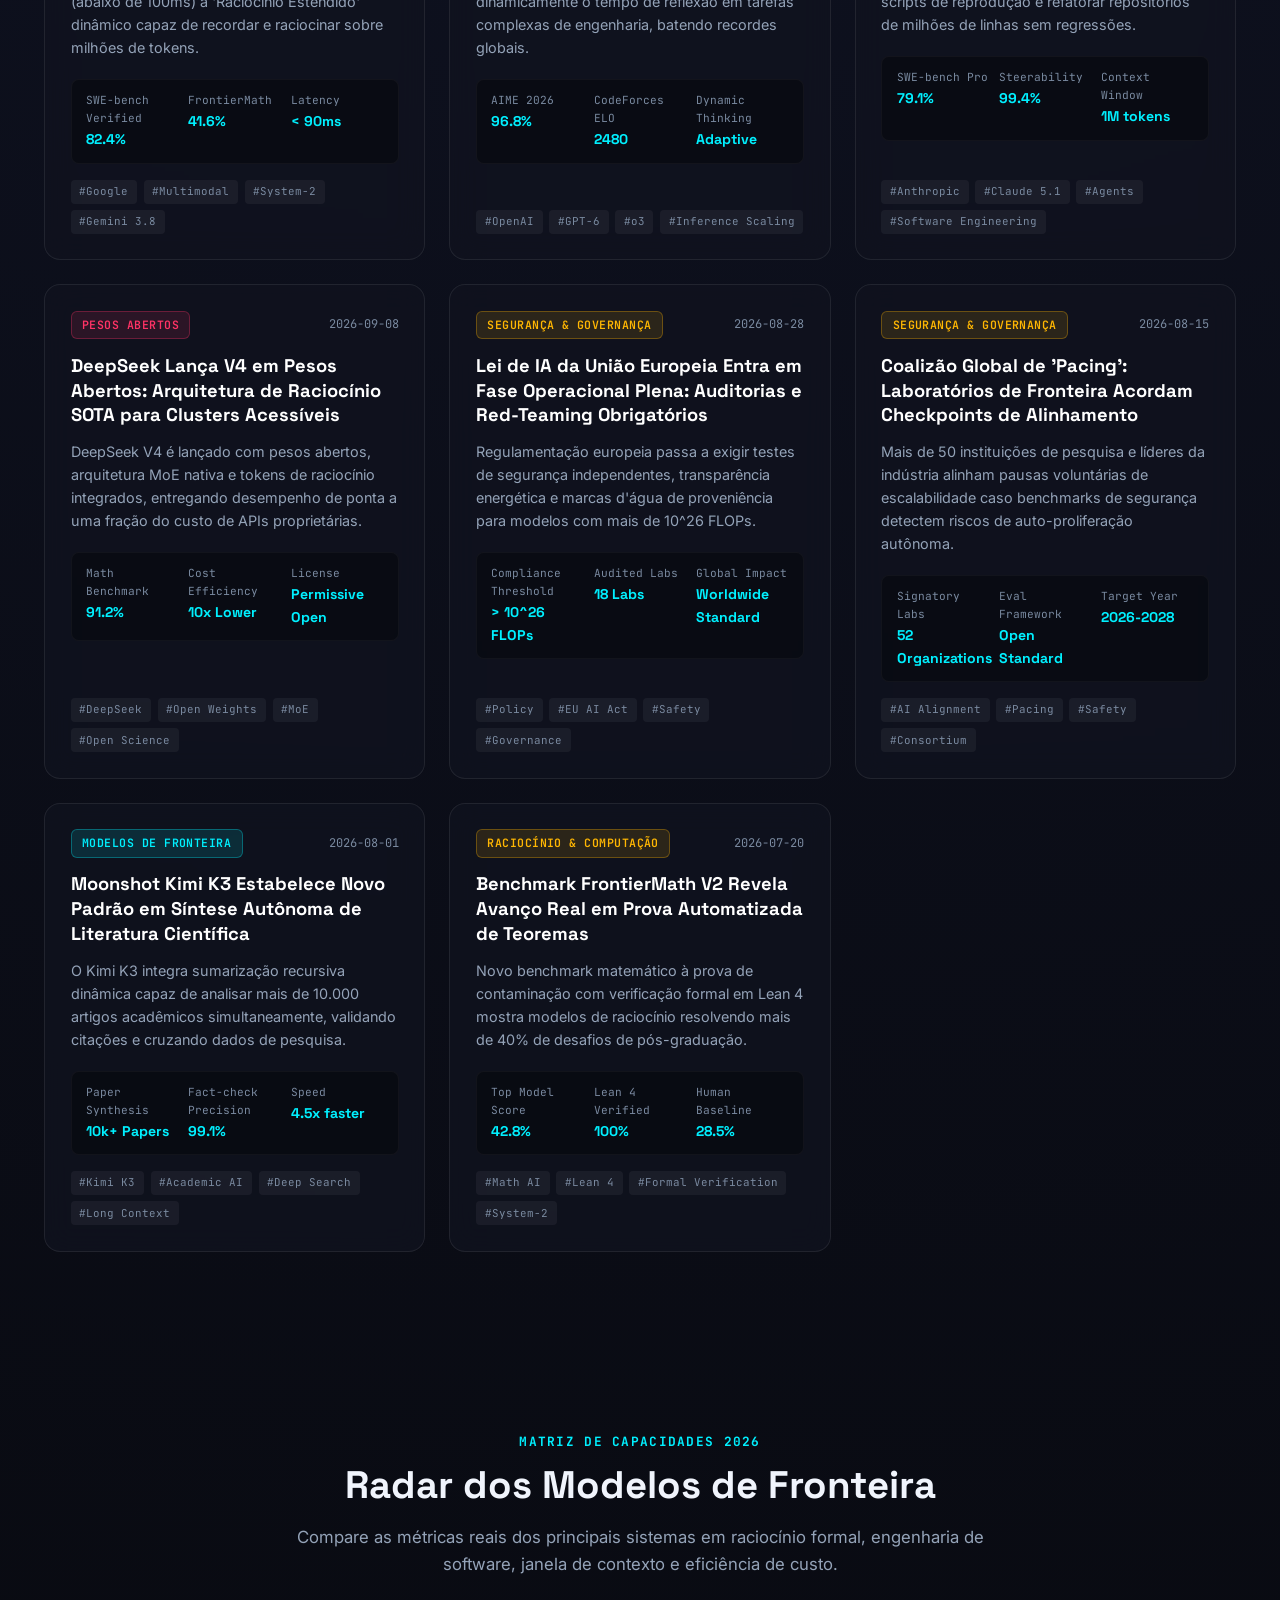
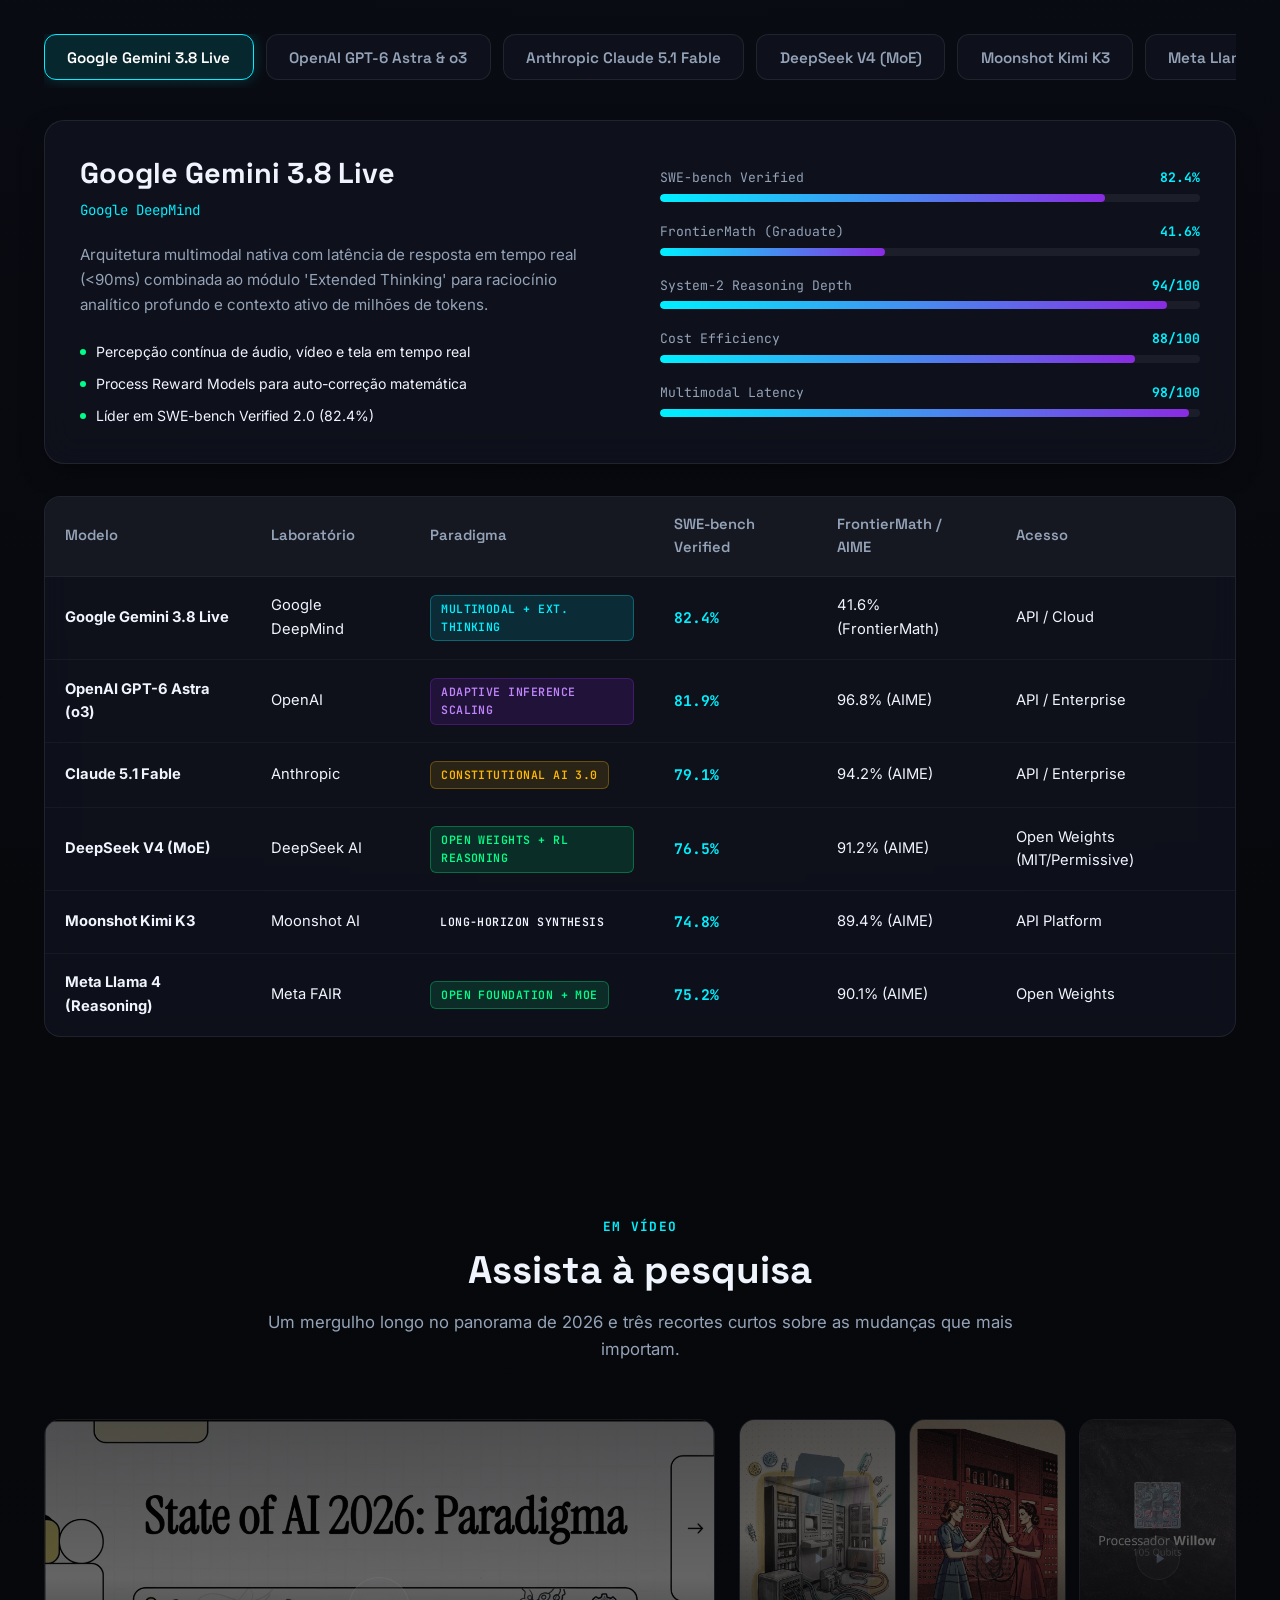
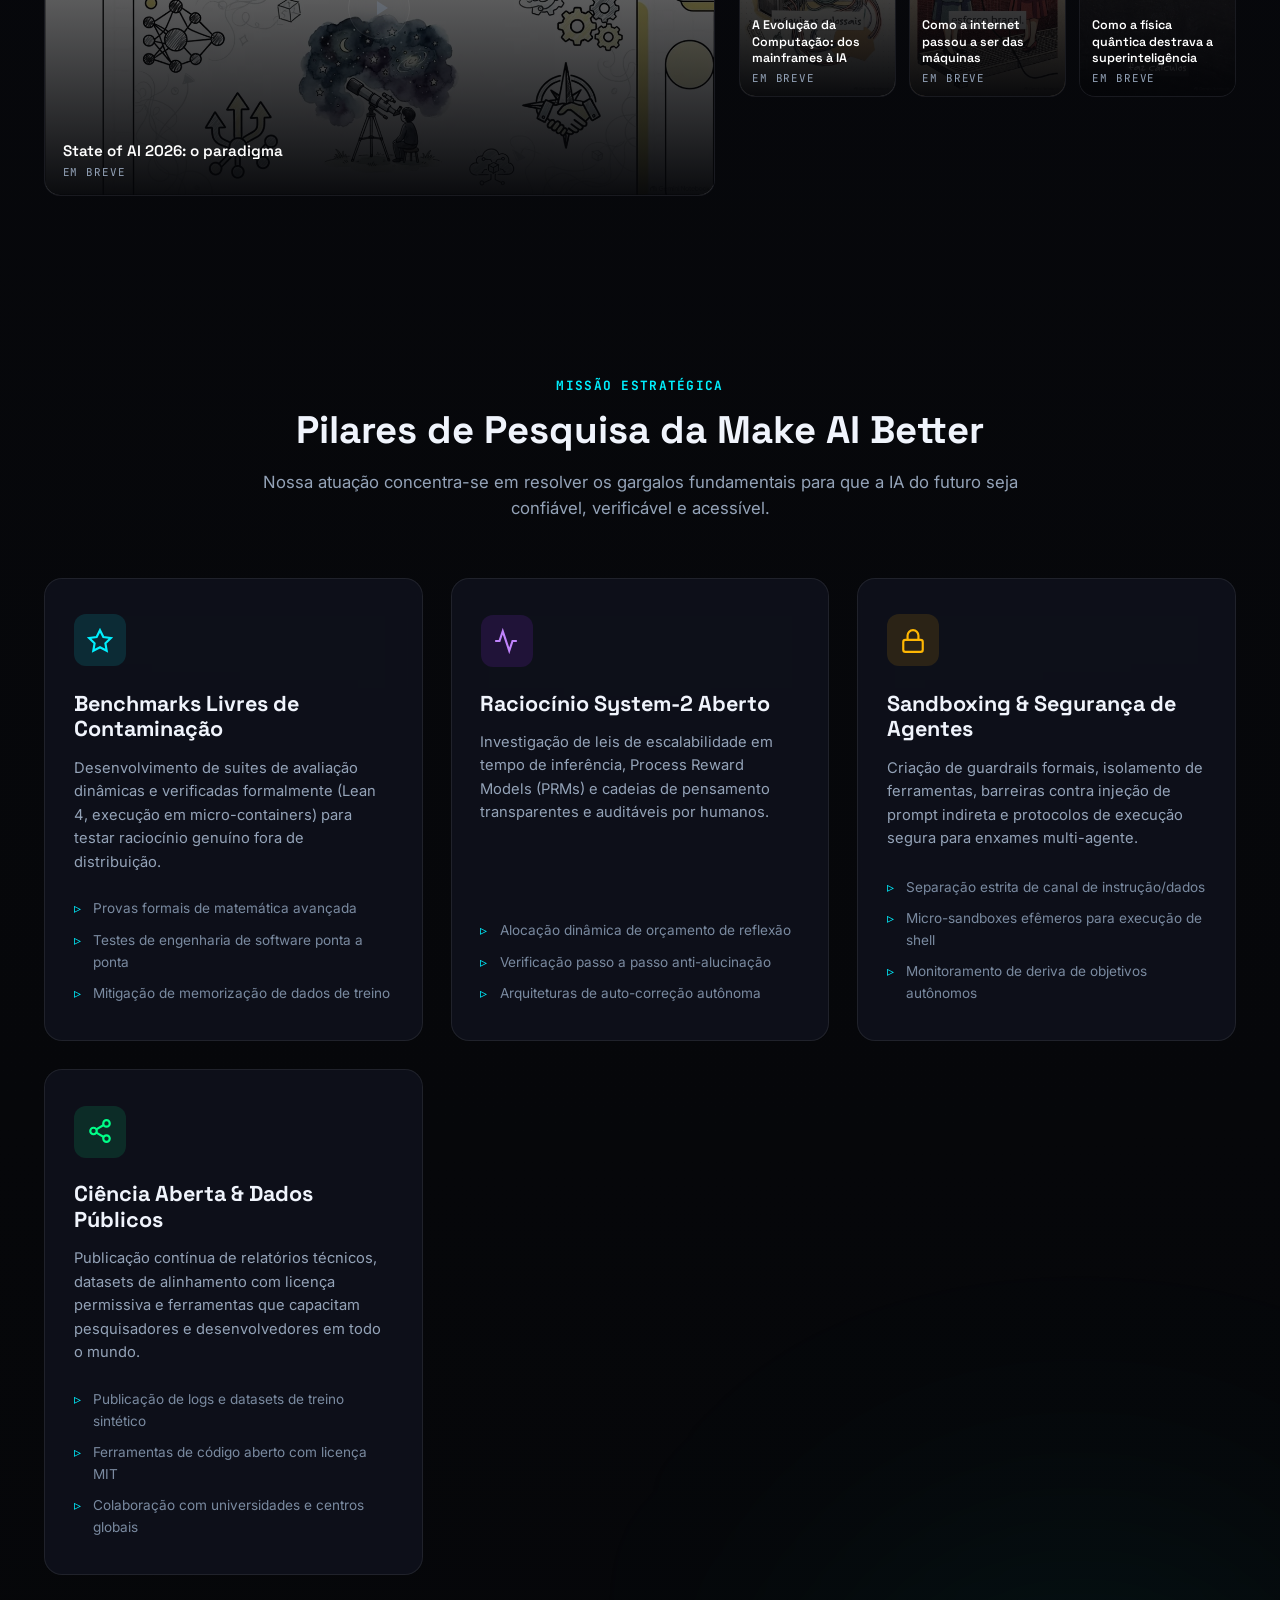
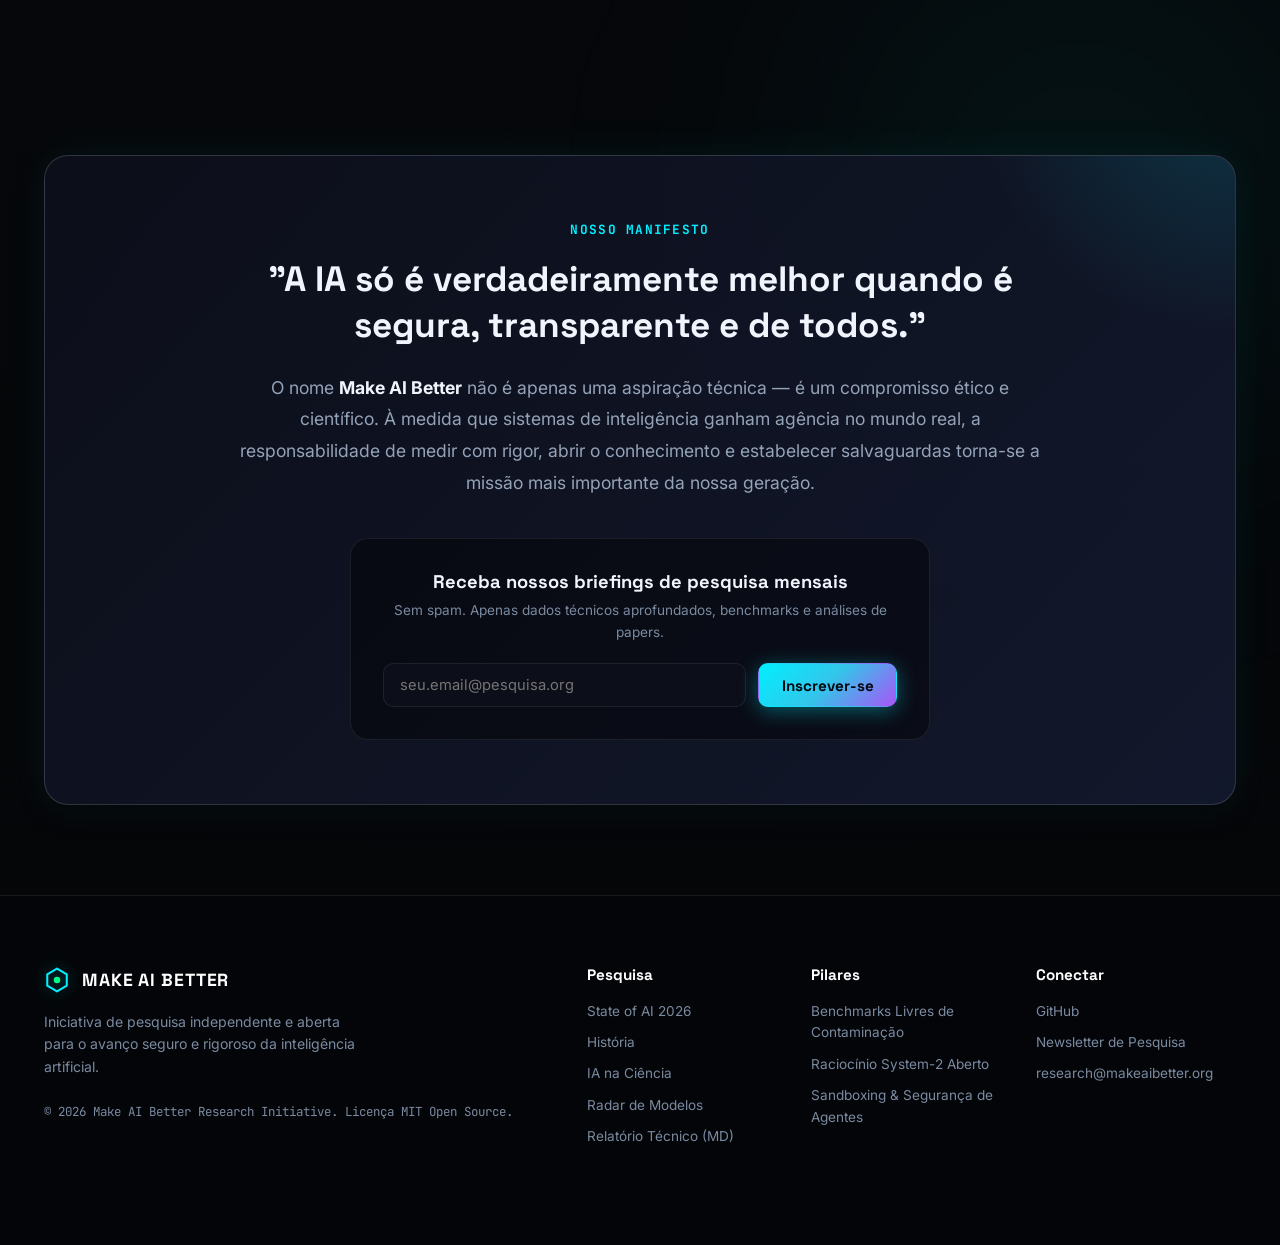
==== commit 0b630a5b: "feat(i18n): real /en/ URLs with hreflang The site was always bilingual, but English only appeared af" ====
--- a/index.html
+++ b/index.html
@@ -12,6 +12,9 @@
   <meta property="og:title" content="Make AI Better — State of AI 2026 & Open Research">
   <meta property="og:description" content="Panorama completo do estado da arte de IA em 21 de setembro de 2026. Breaking news, benchmarks e arquiteturas de raciocínio.">
   <link rel="canonical" href="https://makeaibetter.com/">
+  <link rel="alternate" hreflang="pt-BR" href="https://makeaibetter.com/">
+  <link rel="alternate" hreflang="en" href="https://makeaibetter.com/en/">
+  <link rel="alternate" hreflang="x-default" href="https://makeaibetter.com/">
 
   <!-- Open Graph / cartão de compartilhamento -->
   <meta property="og:type" content="website">
@@ -126,9 +129,9 @@
       <div class="nav-actions">
         <!-- Language Switcher -->
         <div class="lang-switch-container">
-          <button class="lang-btn active" id="btn-lang-pt" onclick="setLanguage('pt')">PT</button>
-          <span class="lang-divider">/</span>
-          <button class="lang-btn" id="btn-lang-en" onclick="setLanguage('en')">EN</button>
+          <a class="lang-btn active" id="btn-lang-pt" href="/" hreflang="pt-BR" lang="pt-BR" aria-current="true">PT</a>
+          <span class="lang-divider" aria-hidden="true">/</span>
+          <a class="lang-btn" id="btn-lang-en" href="/en/" hreflang="en" lang="en">EN</a>
         </div>
 
         <a href="https://github.com/s1d40/makeaibetter" target="_blank" rel="noopener" class="btn btn-outline nav-cta" id="github-header-btn">
@@ -155,7 +158,7 @@
       </h1>
 
       <p class="hero-subtitle animate-fade-up delay-1" data-i18n="hero_subtitle">
-        A inteligência artificial ultrapassou a era da previsão bruta de tokens. Em 21 de setembro de 2026, exploramos a transição definitiva para <strong>computação de inferência (System-2)</strong>, <strong>enxames de agentes autônomos</strong> e <strong>pesos abertos de ponta</strong>.
+        A inteligência artificial ultrapassou a era da previsão bruta de tokens. Em 21 de setembro de 2026, exploramos a transição definitiva para <strong data-i18n="hero_kw_inference">computação de inferência (System-2)</strong>, <strong data-i18n="hero_kw_swarms">enxames de agentes autônomos</strong> e <strong data-i18n="hero_kw_open">pesos abertos de ponta</strong>.
       </p>
 
       <div class="hero-buttons animate-fade-up delay-2">
@@ -199,17 +202,17 @@
         <div class="stat-card">
           <div class="stat-value gradient-purple">System-2</div>
           <div class="stat-label" data-i18n="stat_test_time">Paradigma de Test-Time Compute</div>
-          <div class="stat-sub">Escalabilidade em Tempo de Inferência</div>
+          <div class="stat-sub" data-i18n="stat_scaling_label">Escalabilidade em Tempo de Inferência</div>
         </div>
         <div class="stat-card">
-          <div class="stat-value gradient-green">10x Menor</div>
+          <div class="stat-value gradient-green" data-i18n="stat_cost_val">10x Menor</div>
           <div class="stat-label" data-i18n="stat_open_moe">Custo de Inferência Open MoE</div>
           <div class="stat-sub">DeepSeek V4 & Llama 4</div>
         </div>
         <div class="stat-card">
-          <div class="stat-value gradient-amber">50+ Labs</div>
+          <div class="stat-value gradient-amber" data-i18n="stat_labs_val">50+ Labs</div>
           <div class="stat-label" data-i18n="stat_coalition">Alinhamento & Pacing Global</div>
-          <div class="stat-sub">Auditorias do EU AI Act</div>
+          <div class="stat-sub" data-i18n="stat_audit_label">Auditorias do EU AI Act</div>
         </div>
       </div>
     </div>
@@ -504,7 +507,7 @@
         <p class="footer-desc" data-i18n="footer_desc">
           Iniciativa de pesquisa independente e aberta para o avanço seguro e rigoroso da inteligência artificial.
         </p>
-        <div class="footer-copy">
+        <div class="footer-copy" data-i18n="footer_rights">
           &copy; 2026 Make AI Better Research Initiative. Licença MIT Open Source.
         </div>
       </div>
@@ -541,7 +544,7 @@
         <div class="modal-title-box">
           <span class="badge badge-cyan" data-i18n="modal_badge">Relatório Oficial de Pesquisa</span>
           <h3 id="modal-title">State of AI 2026: The Paradigm Shift</h3>
-          <p class="modal-meta" id="modal-meta">Publicado em 21 de Setembro de 2026 • Make AI Better Research Team</p>
+          <p class="modal-meta" id="modal-meta" data-i18n="manifesto_byline">Publicado em 21 de Setembro de 2026 • Make AI Better Research Team</p>
         </div>
         <button class="modal-close-btn" onclick="closeReportModal()" aria-label="Fechar modal">&times;</button>
       </div>
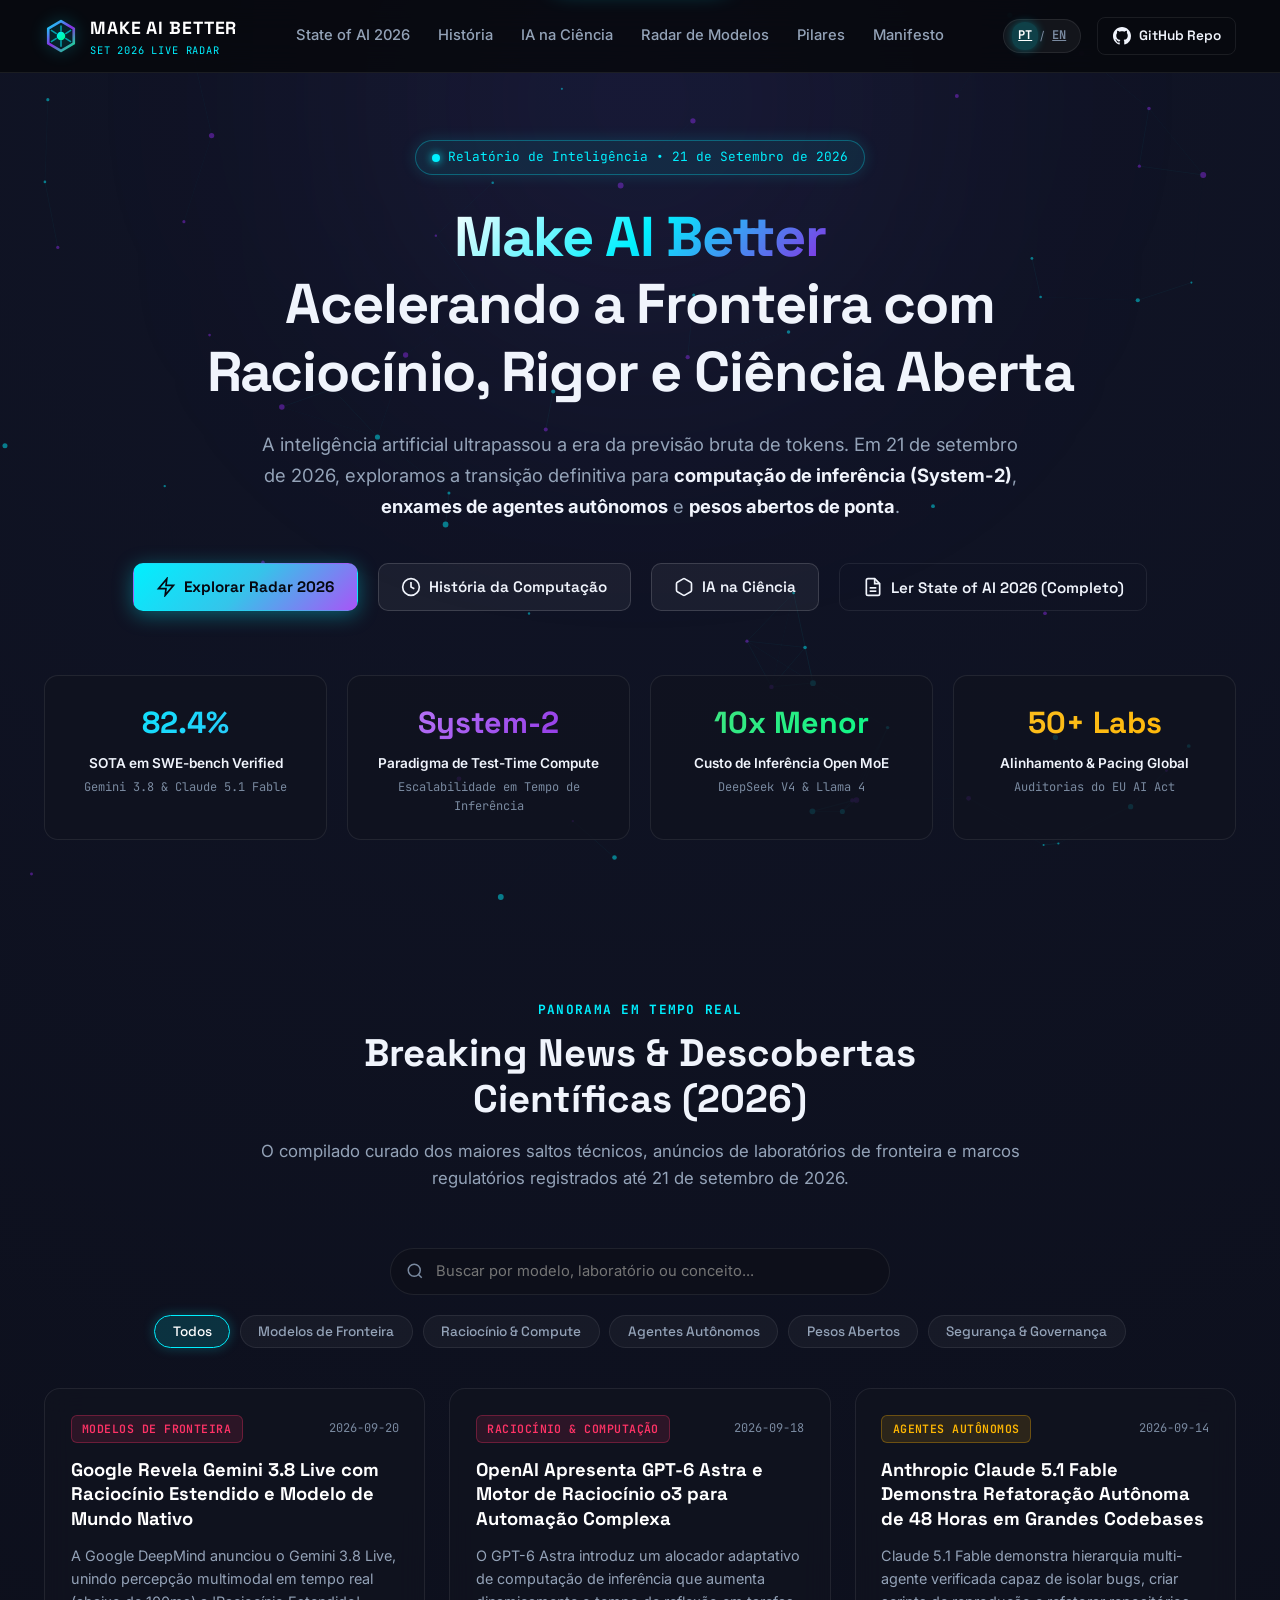
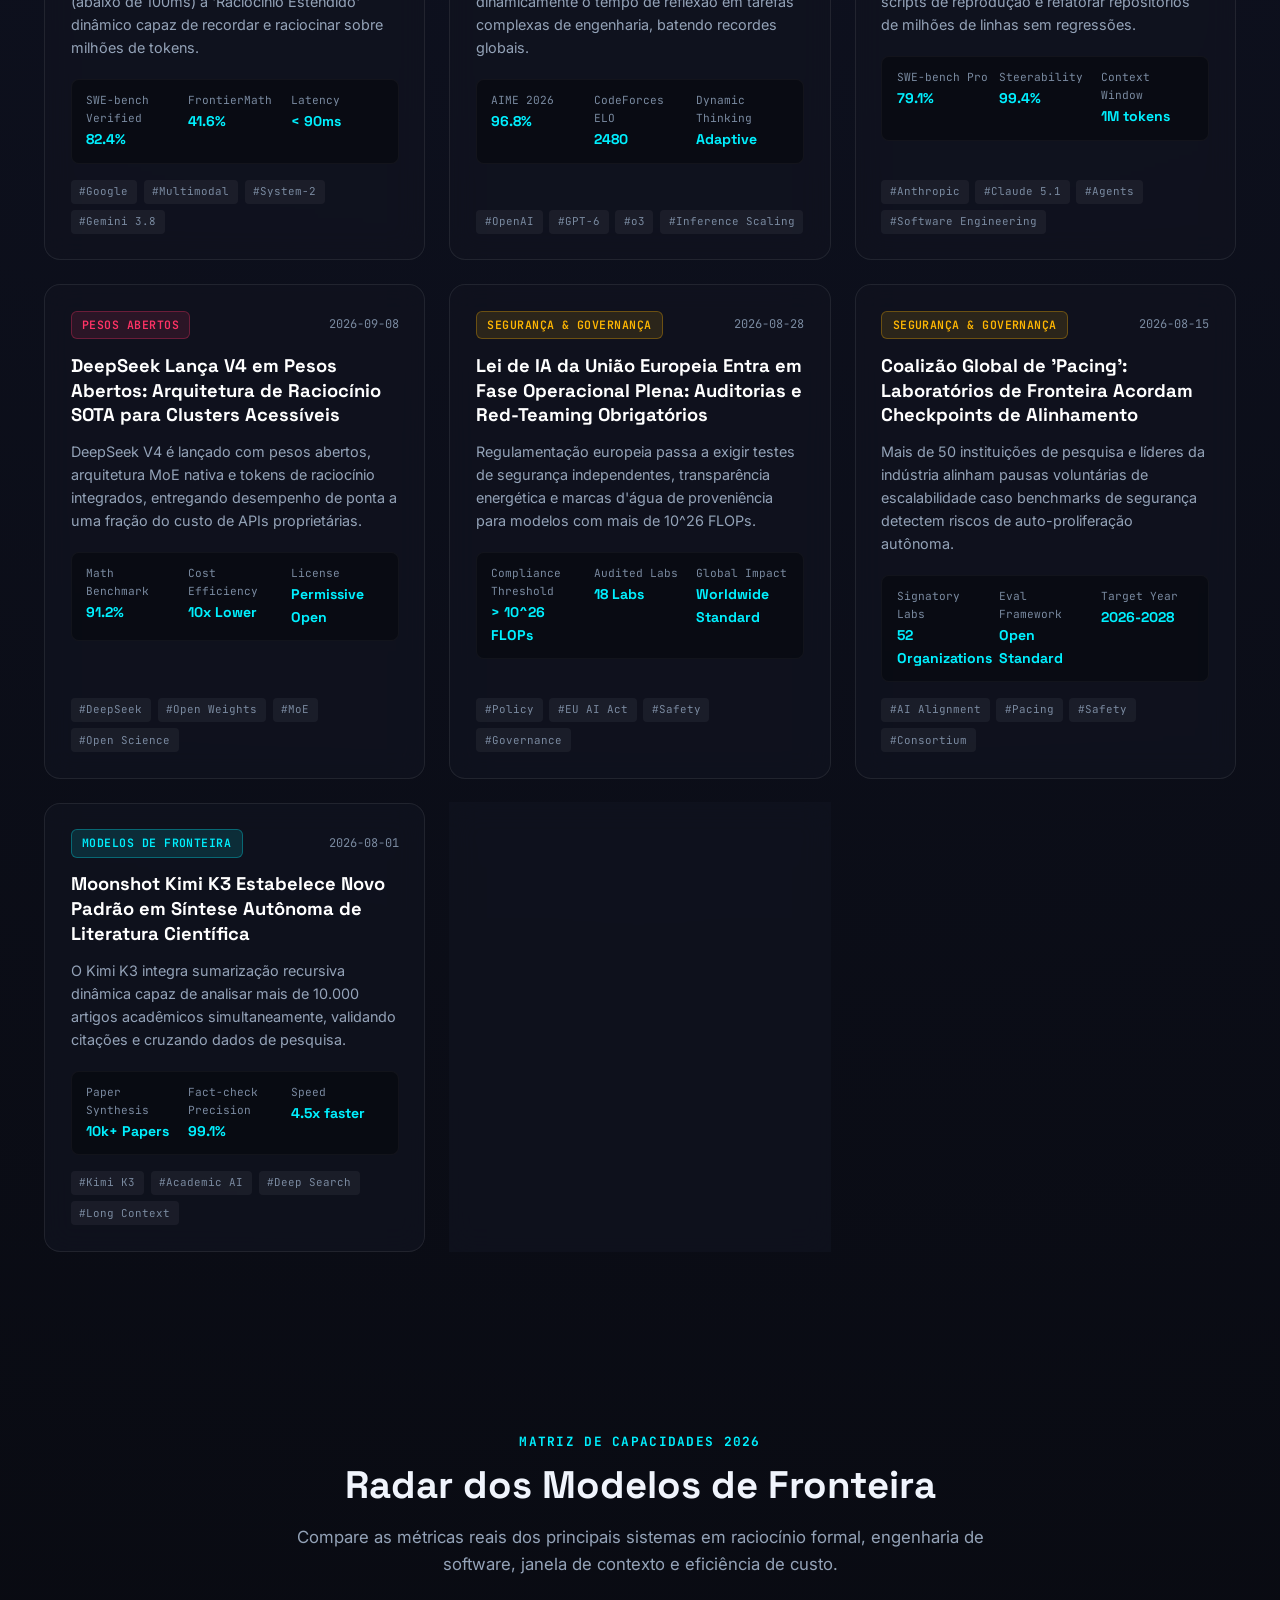
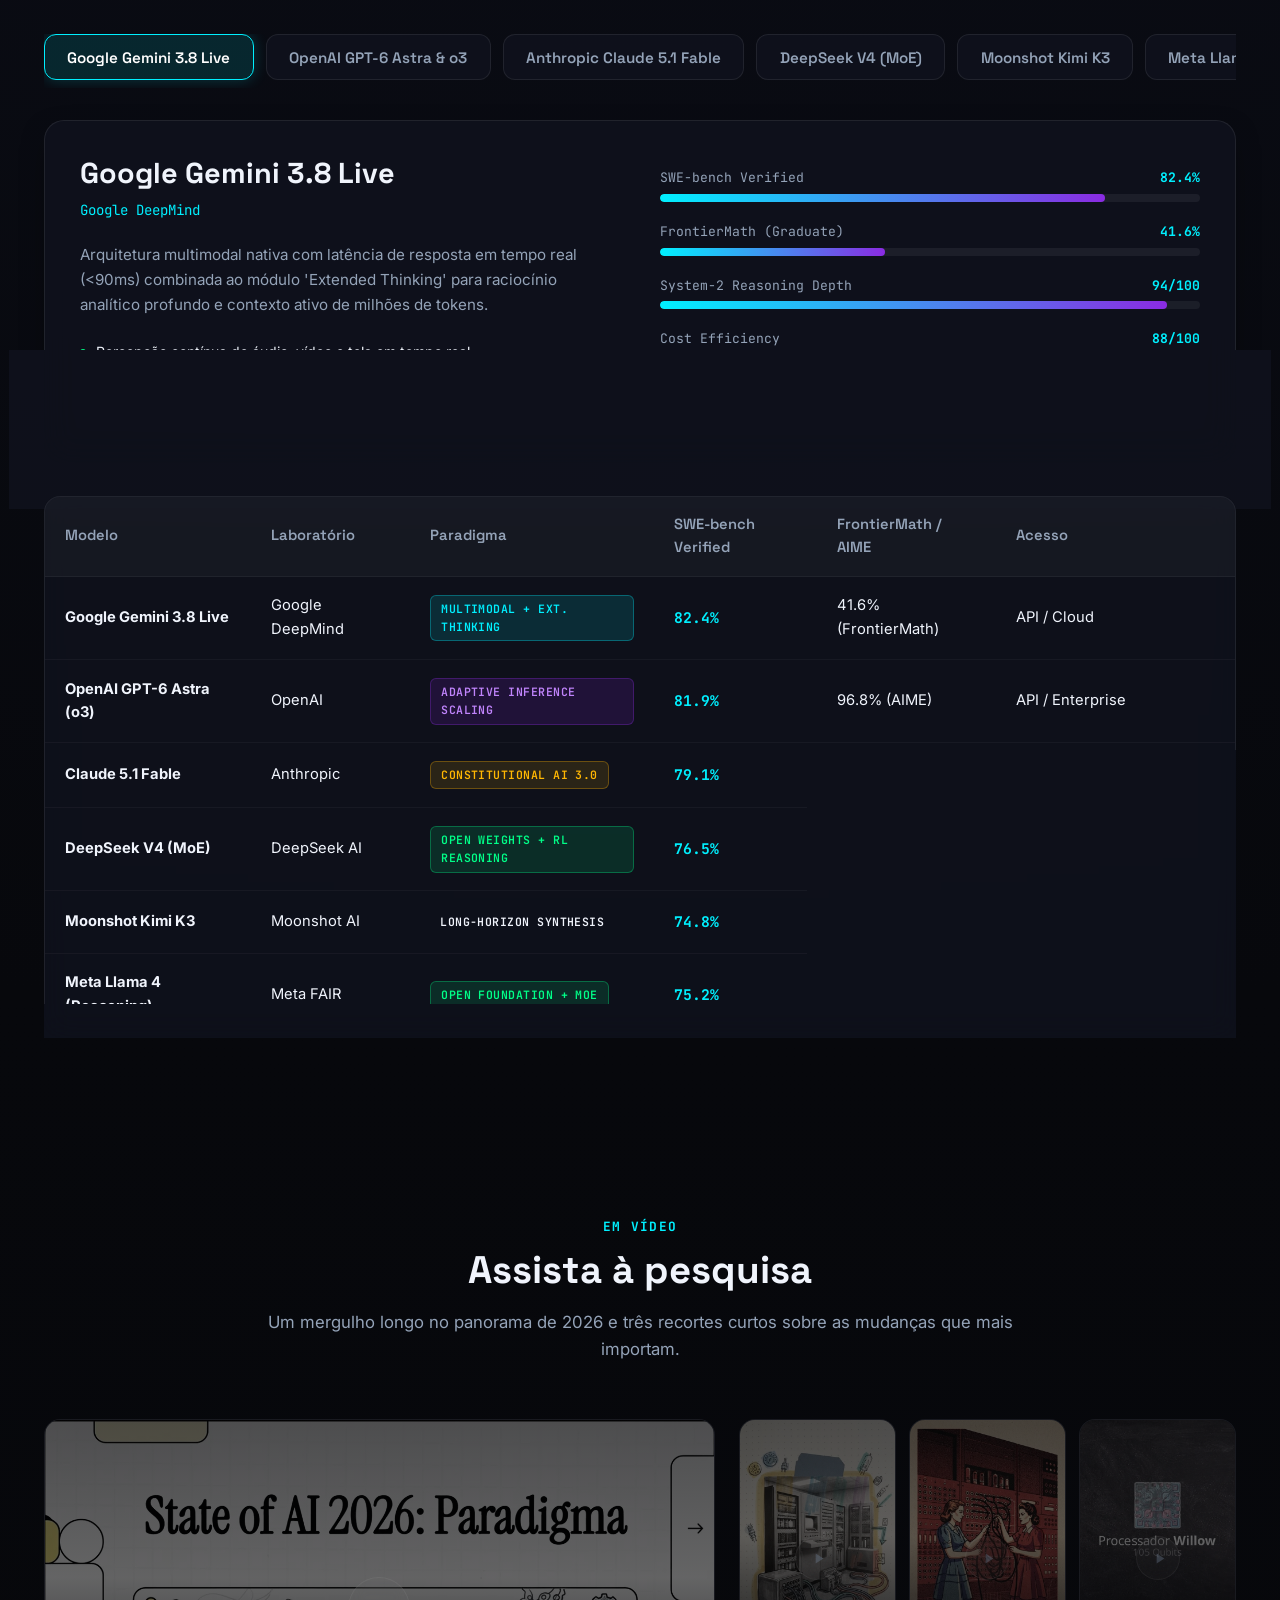
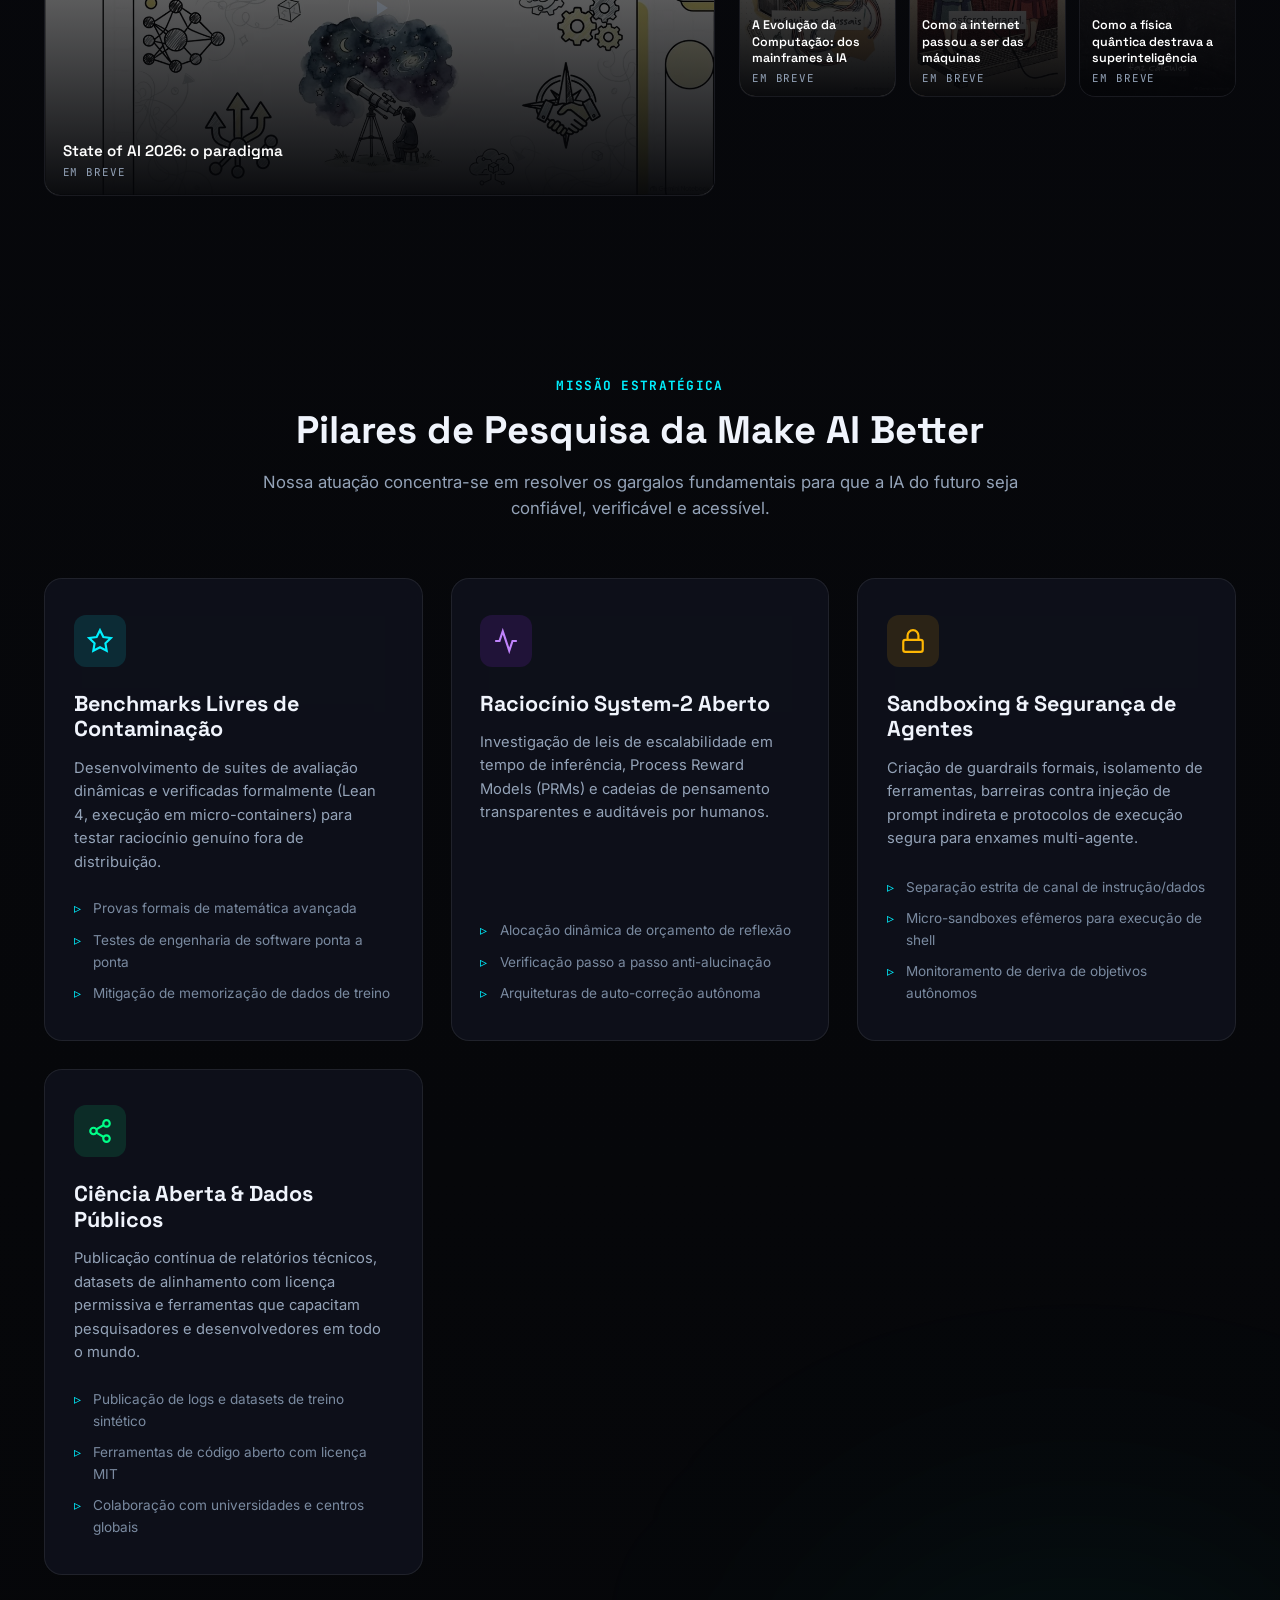
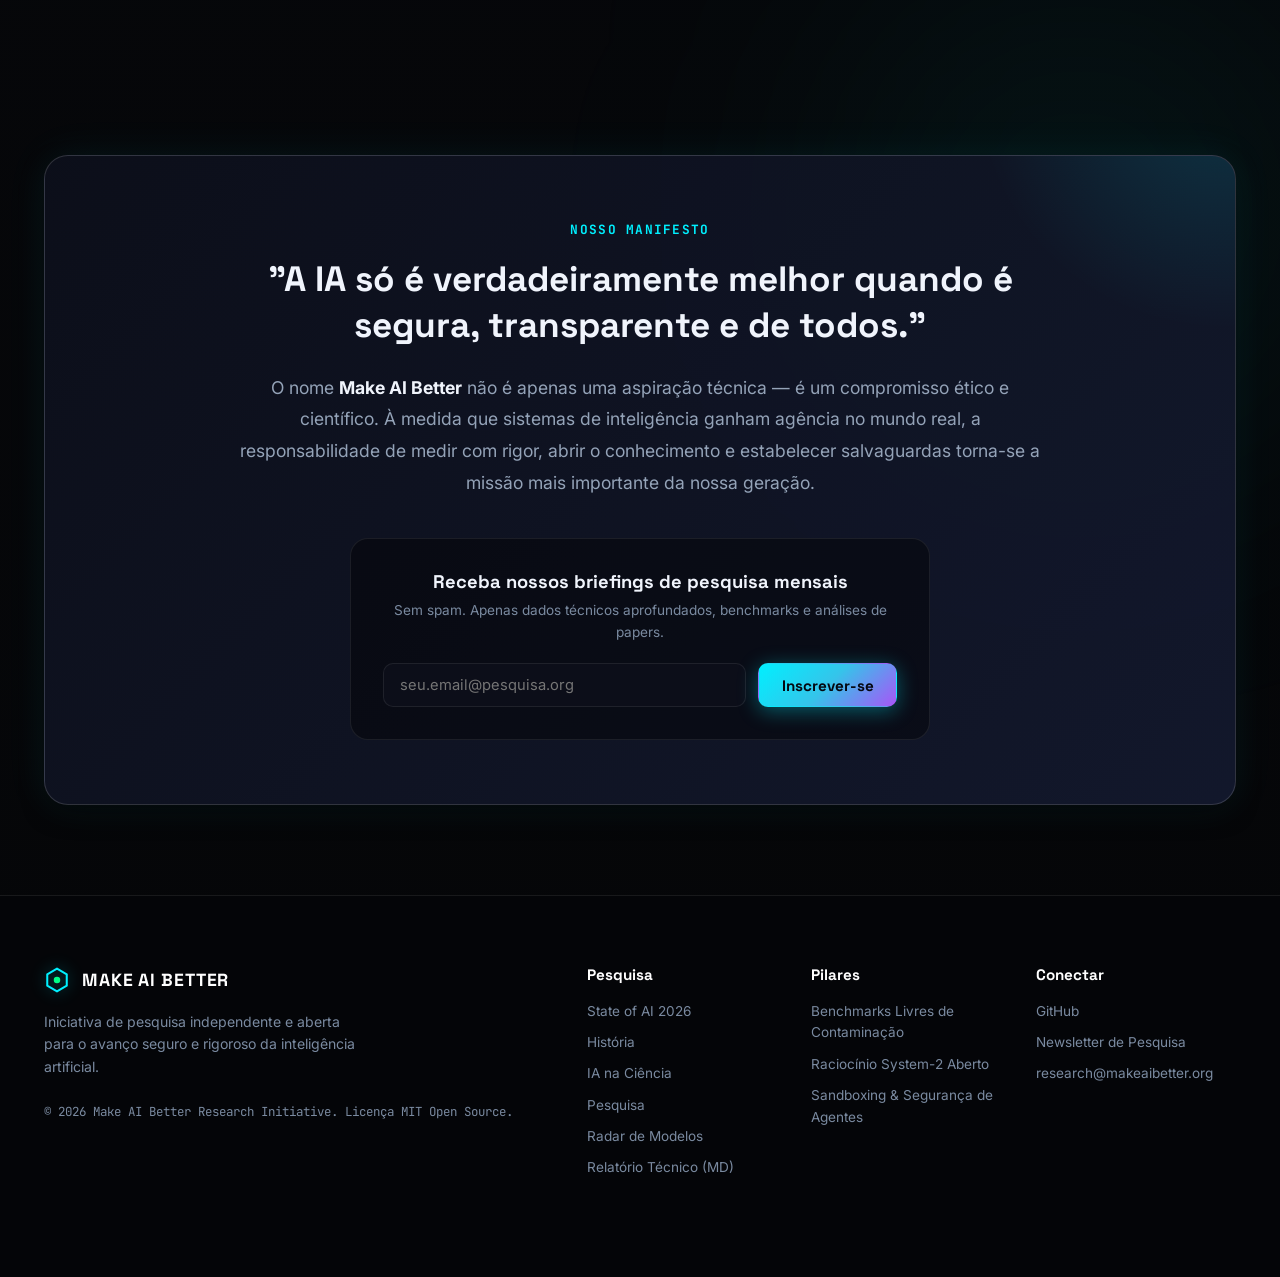
==== commit 87e8ee8f: "feat(research): publish the reports as pages About 9,600 words of researched content were served as " ====
--- a/index.html
+++ b/index.html
@@ -518,6 +518,7 @@
           <a href="#state-of-ai" data-i18n="nav_state_of_ai">State of AI 2026</a>
           <a href="history.html" data-i18n="nav_history">História da Computação</a>
           <a href="science.html" data-i18n="nav_science">IA na Ciência</a>
+          <a href="/research/" data-i18n="nav_research">Pesquisa</a>
           <a href="#benchmarks" data-i18n="nav_benchmarks">Radar de Modelos</a>
           <a href="#" onclick="openReportModal(); return false;" data-i18n="footer_whitepaper">Relatório Técnico (MD)</a>
         </div>
--- a/styles/main.css
+++ b/styles/main.css
@@ -1,6 +1,10 @@
 /* ==========================================================================
    MAKE AI BETTER — Design System & Stylesheet (2026 Modern Aesthetic)
    ========================================================================== */
+
+html {
+  overflow-x: clip;
+}
 
 :root {
   /* Color Palette: Deep Space & Cyber Research */
@@ -66,7 +70,12 @@
 body {
   position: relative;
   min-height: 100vh;
-  overflow-x: hidden;
+  /* `hidden` só no body não basta: o excesso migra para o <html> e a página
+     continua rolando de lado. Os orbes decorativos de 600px ficam deliberadamente
+     fora da viewport, então a contenção precisa existir na raiz também.
+     `clip` em vez de `hidden` para não criar contexto de rolagem — `position:
+     sticky` dentro da página continua funcionando. */
+  overflow-x: clip;
   background: radial-gradient(circle at 50% 0%, #111528 0%, #07080c 55%, #050608 100%);
 }
 
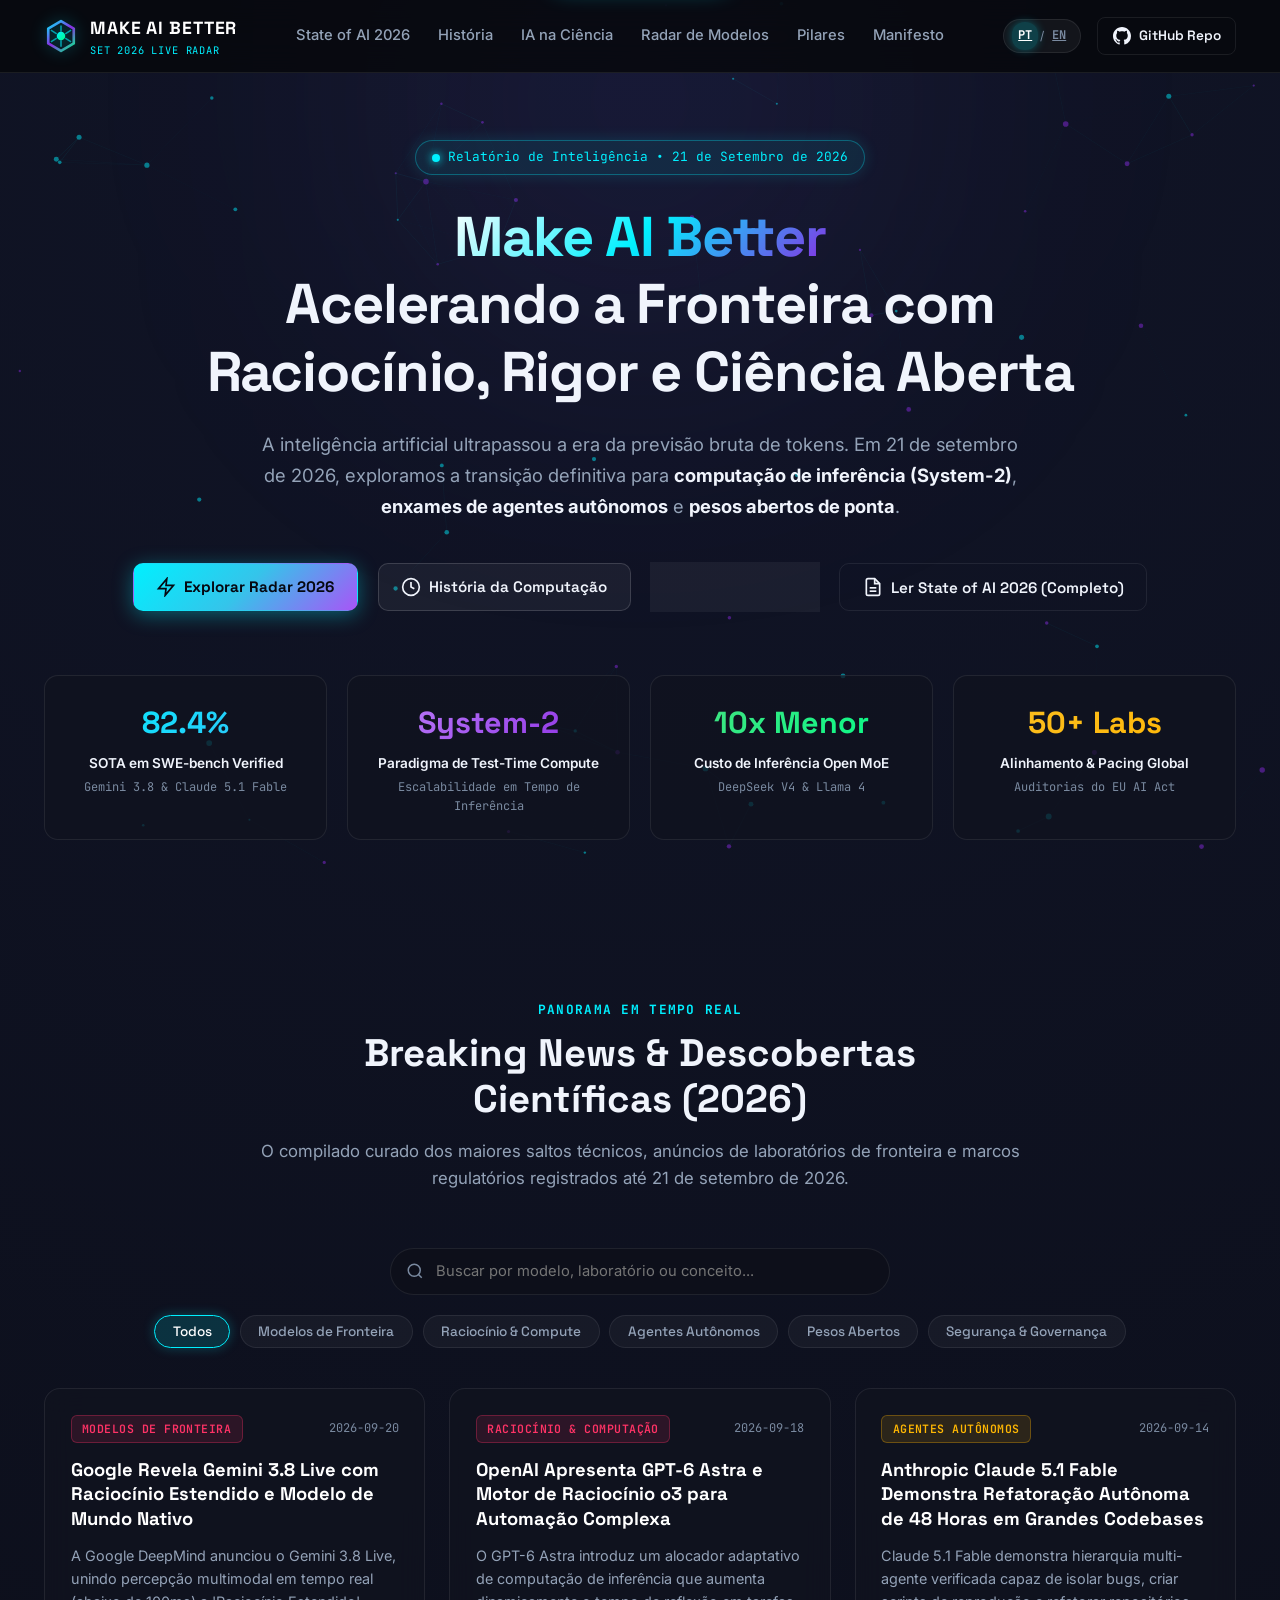
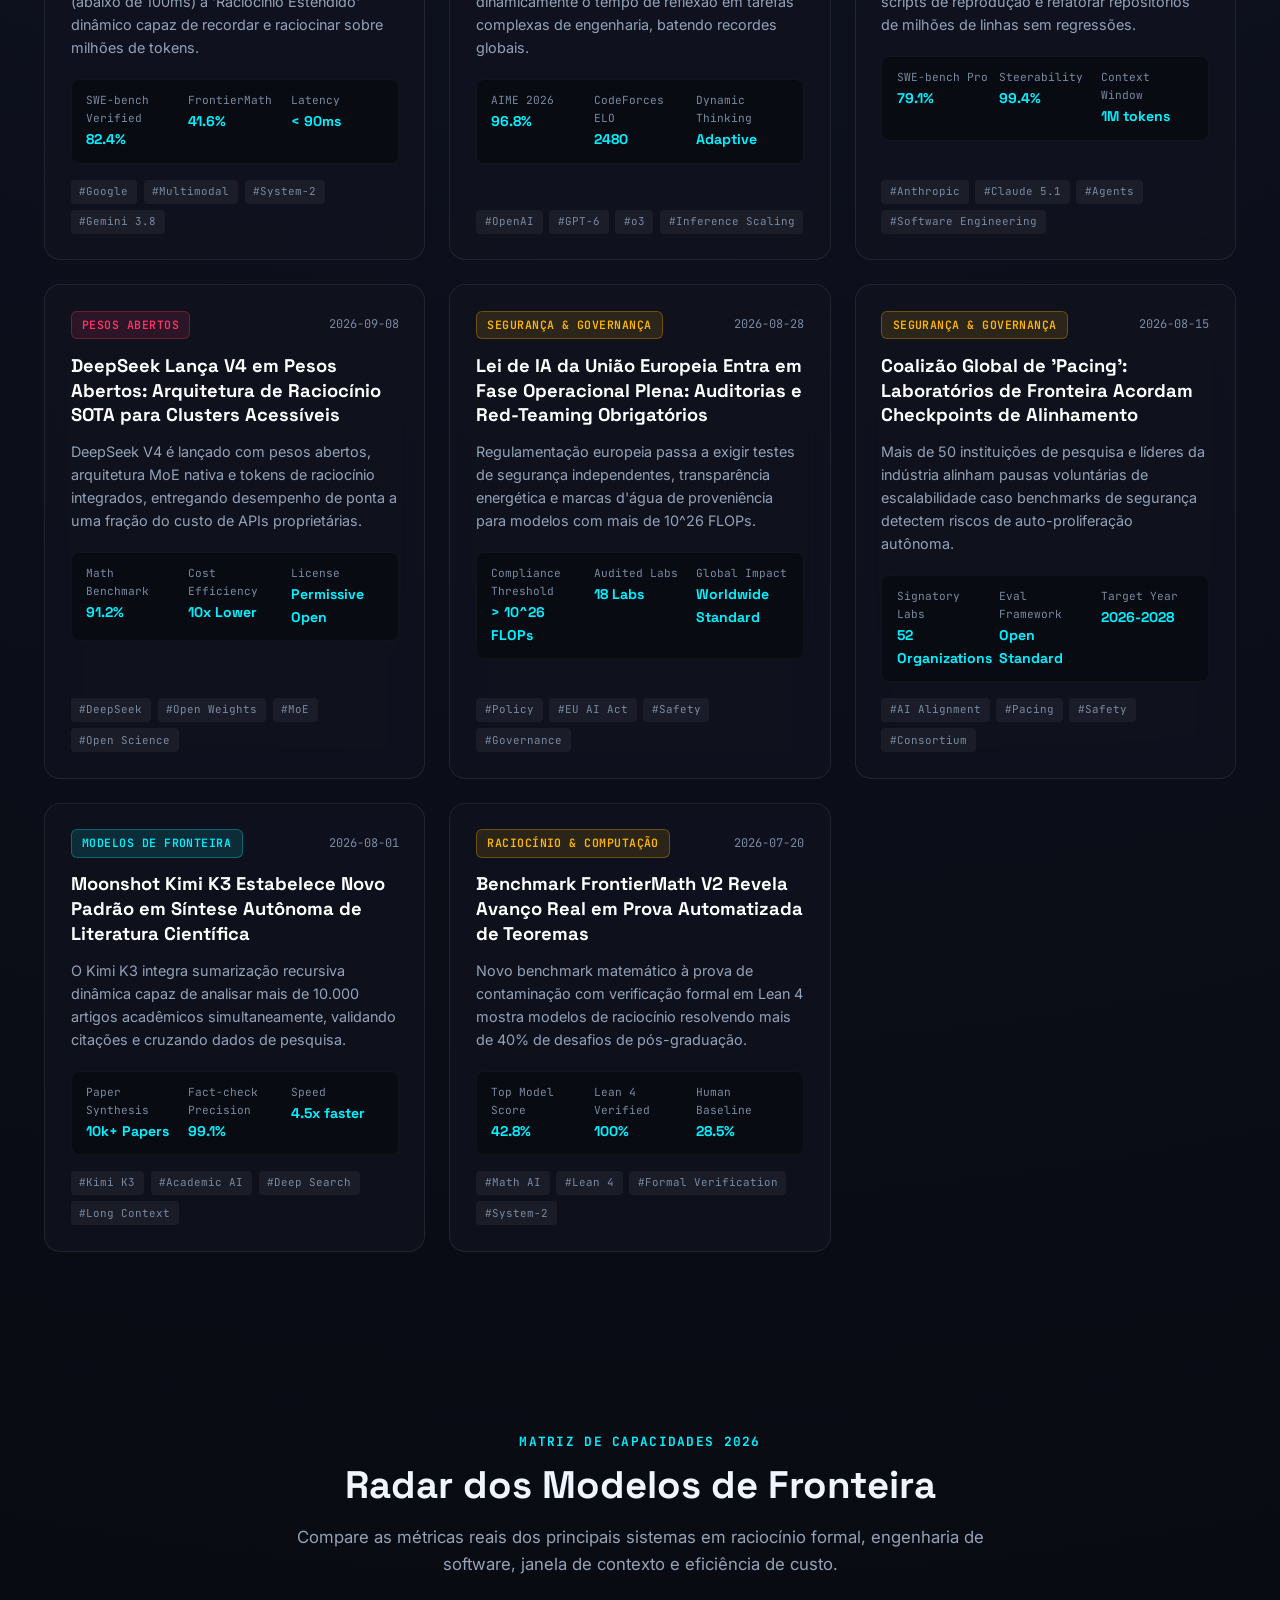
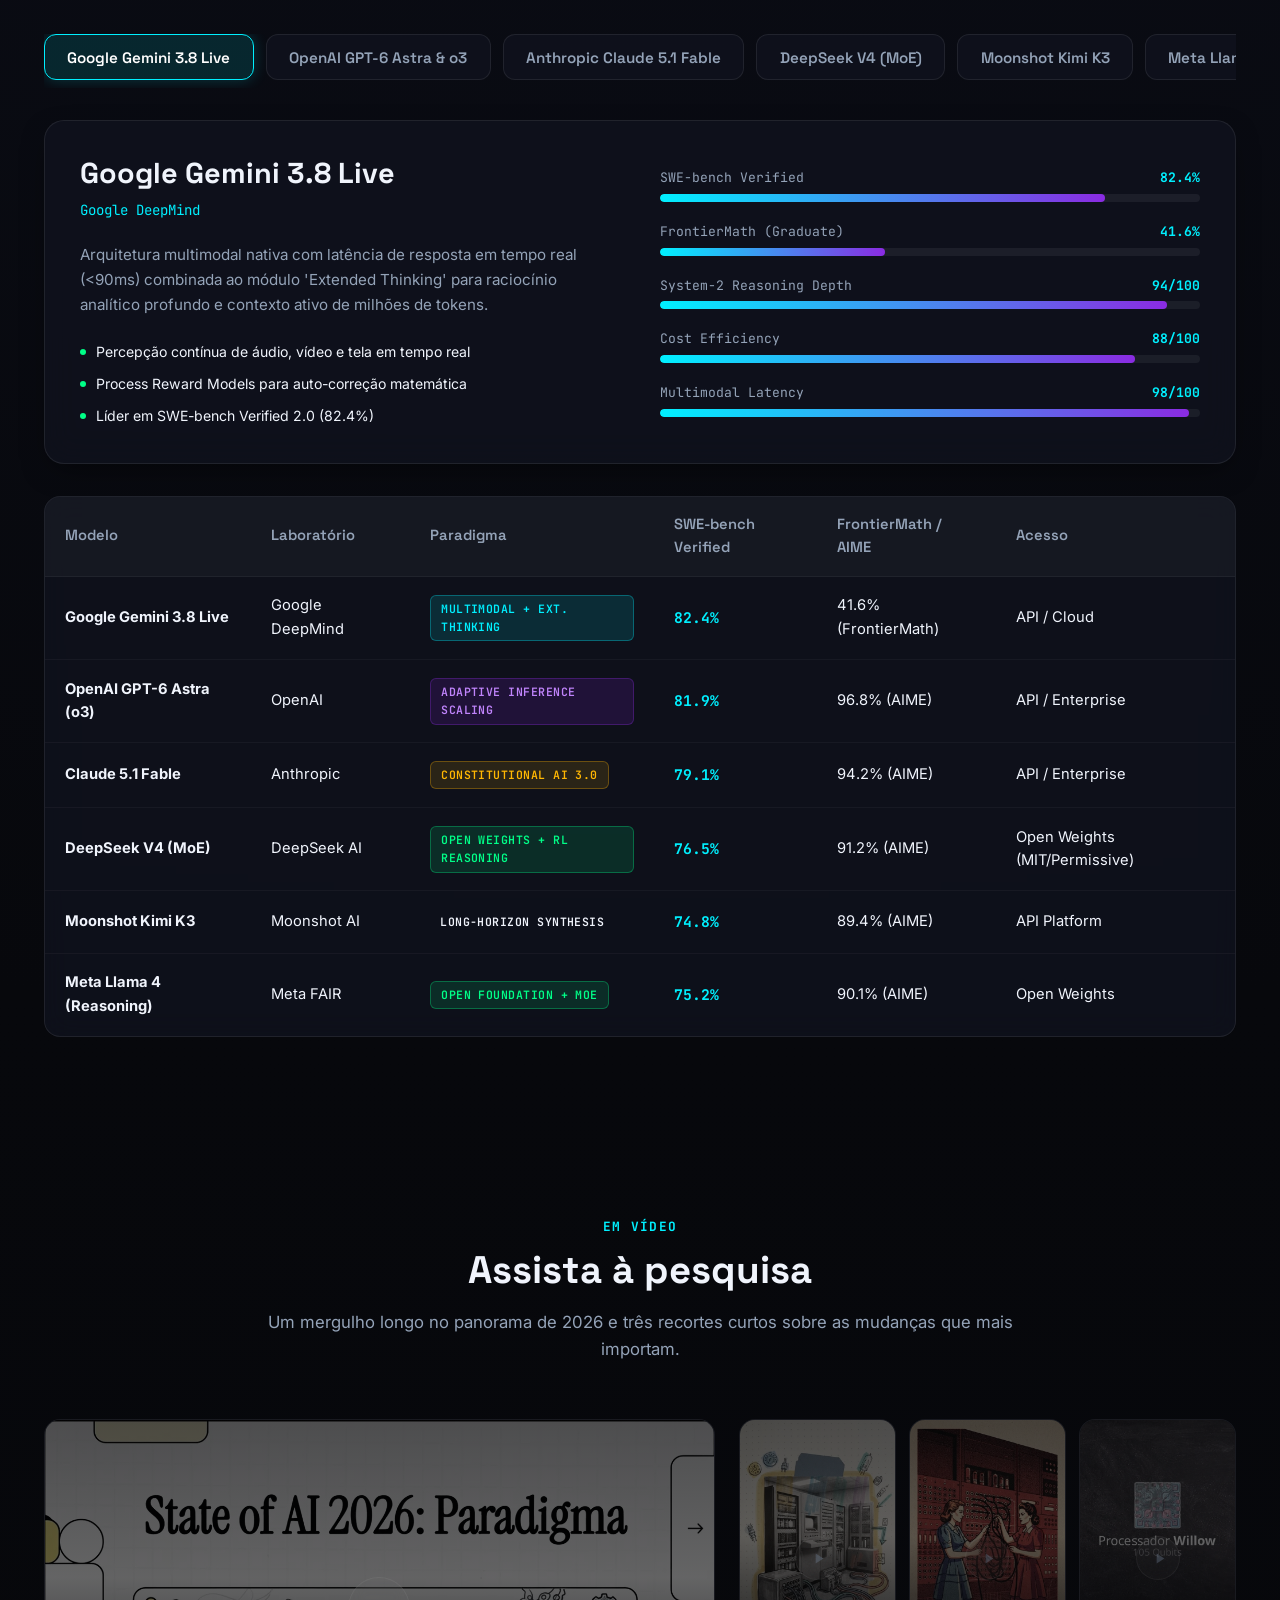
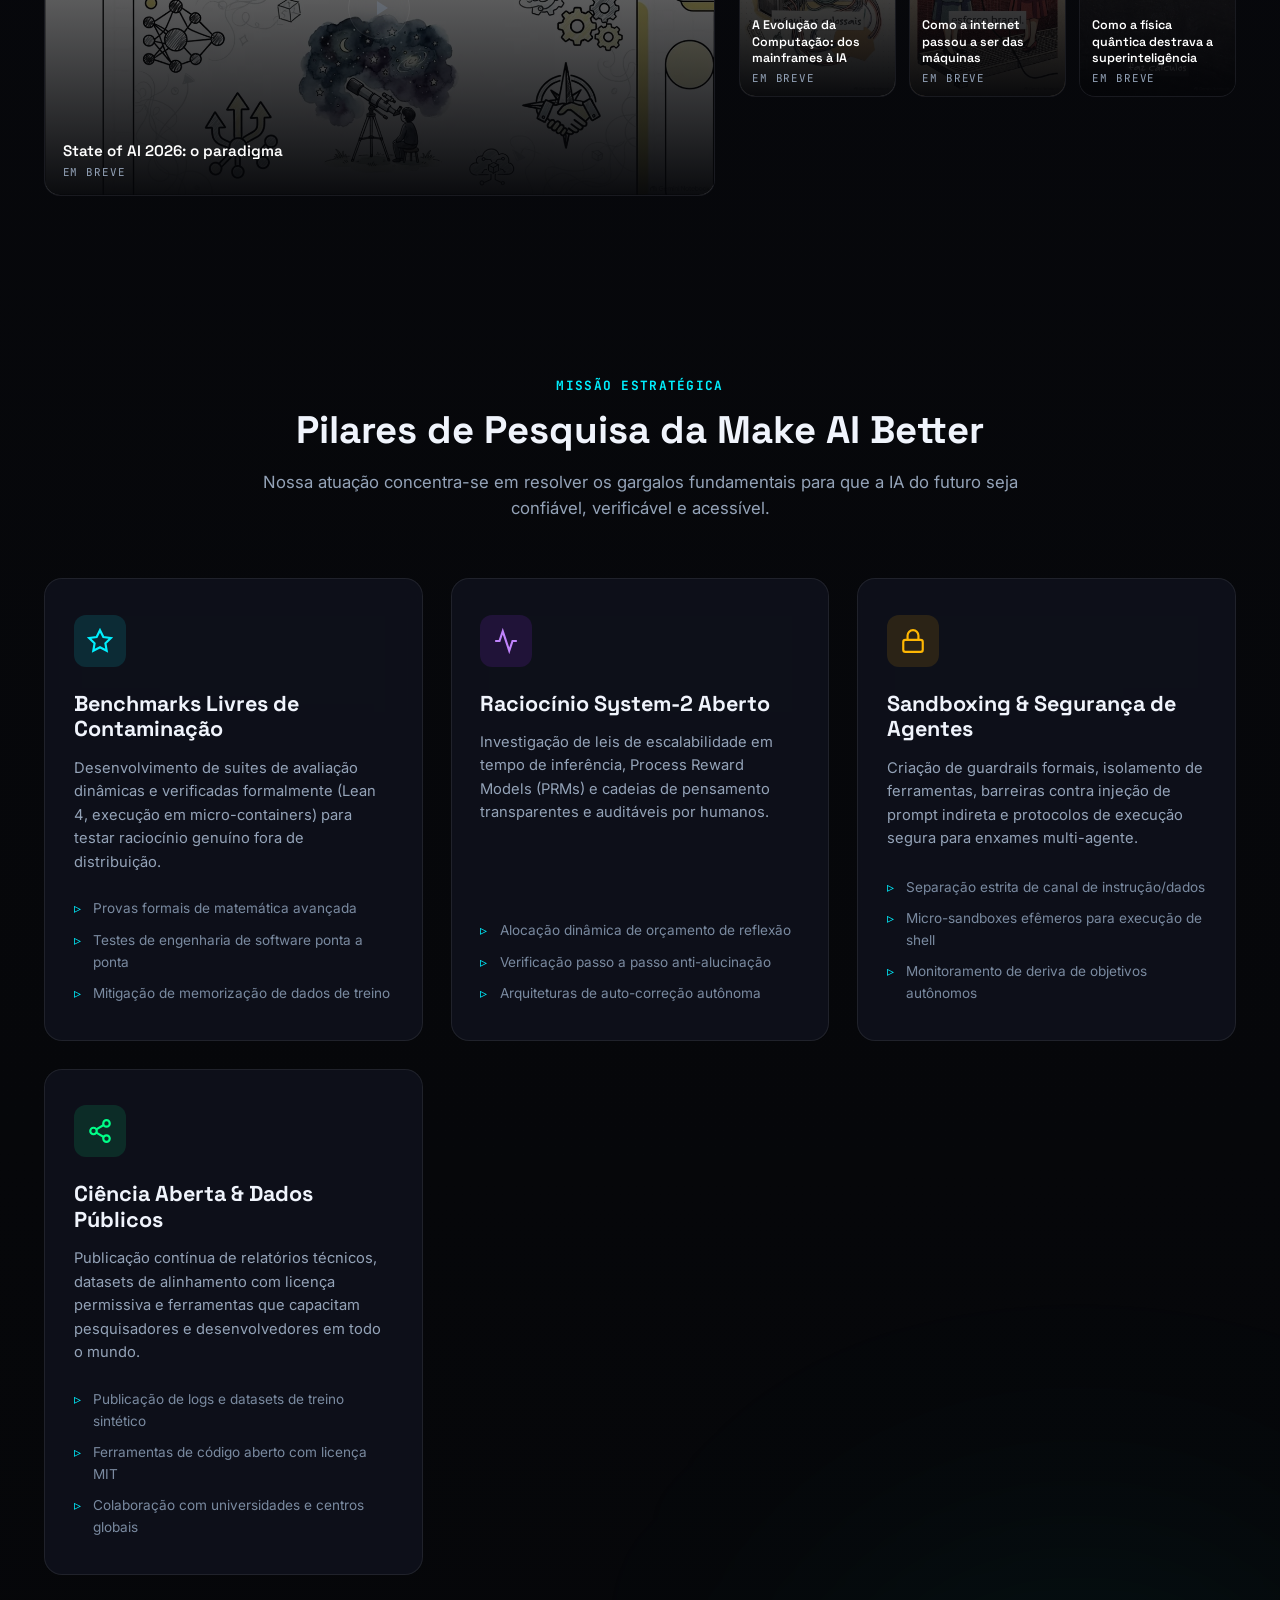
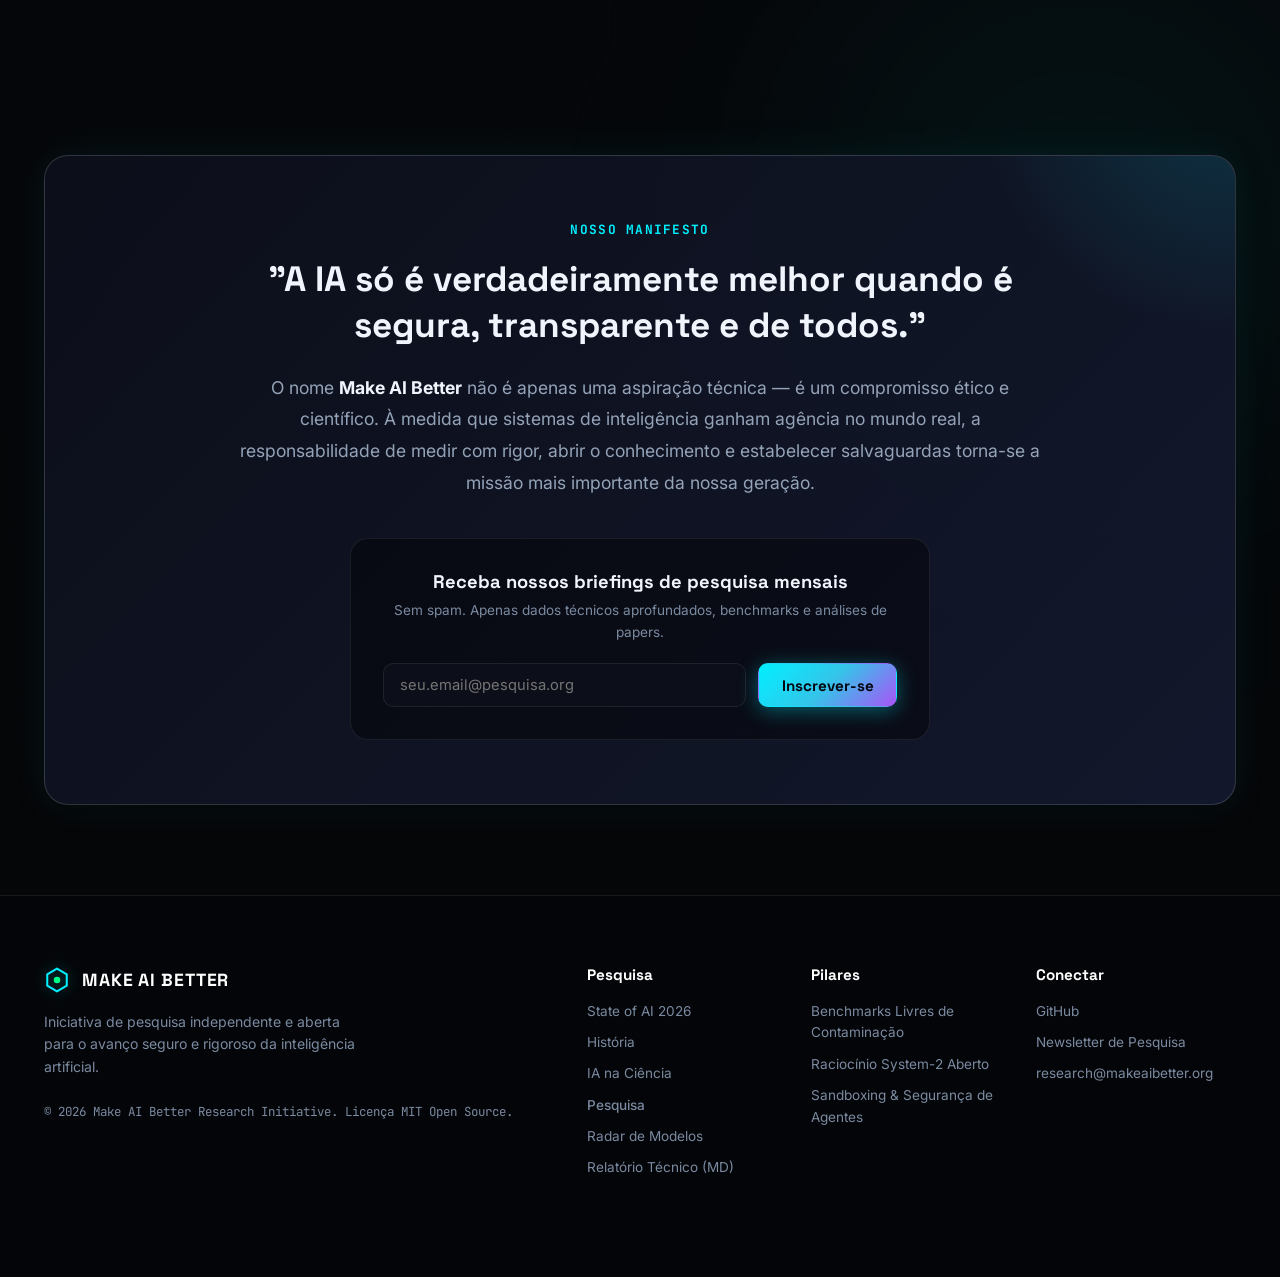
==== commit 85eca6de: "feat(science): per-domain archive of sources, tools and repos Renders the curated archive under each" ====
--- a/index.html
+++ b/index.html
@@ -518,7 +518,7 @@
           <a href="#state-of-ai" data-i18n="nav_state_of_ai">State of AI 2026</a>
           <a href="history.html" data-i18n="nav_history">História da Computação</a>
           <a href="science.html" data-i18n="nav_science">IA na Ciência</a>
-          <a href="/research/" data-i18n="nav_research">Pesquisa</a>
+          <a href="/research/" class="nav-link" data-i18n="nav_research">Pesquisa</a>
           <a href="#benchmarks" data-i18n="nav_benchmarks">Radar de Modelos</a>
           <a href="#" onclick="openReportModal(); return false;" data-i18n="footer_whitepaper">Relatório Técnico (MD)</a>
         </div>
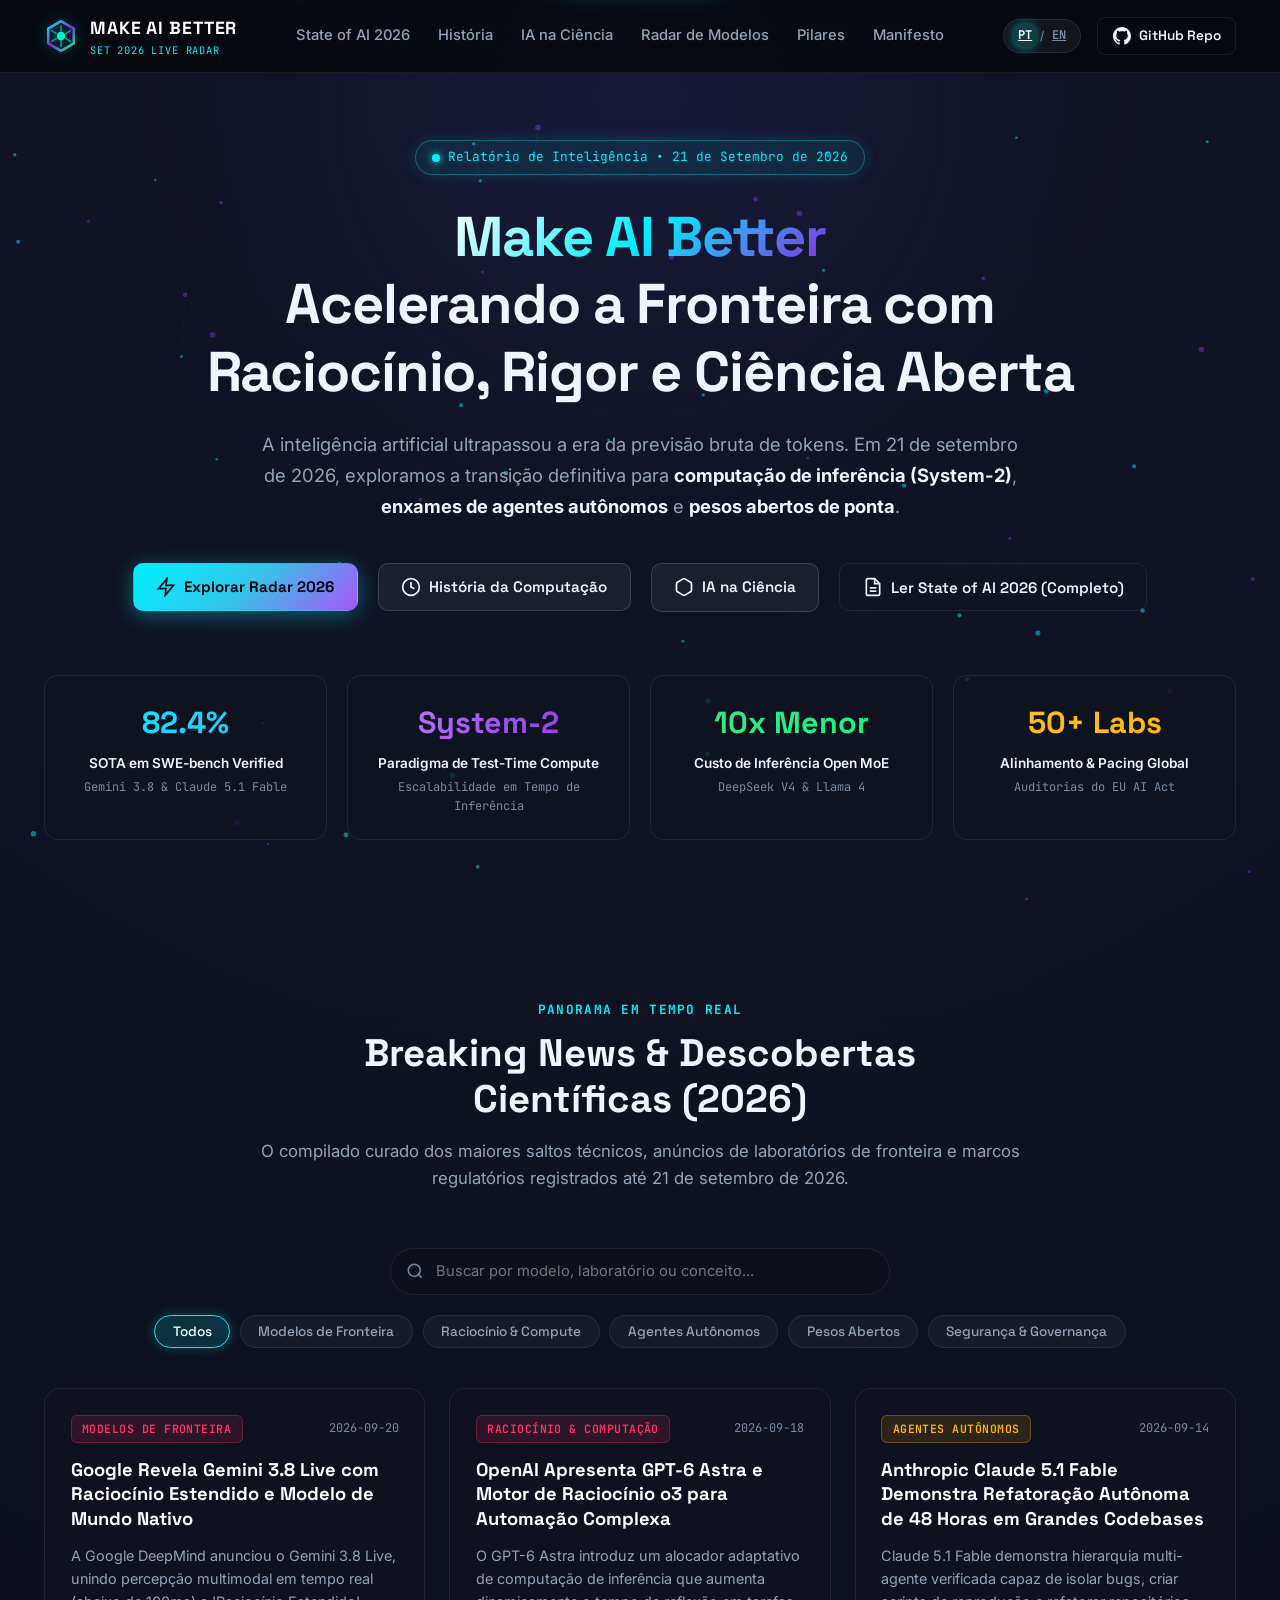
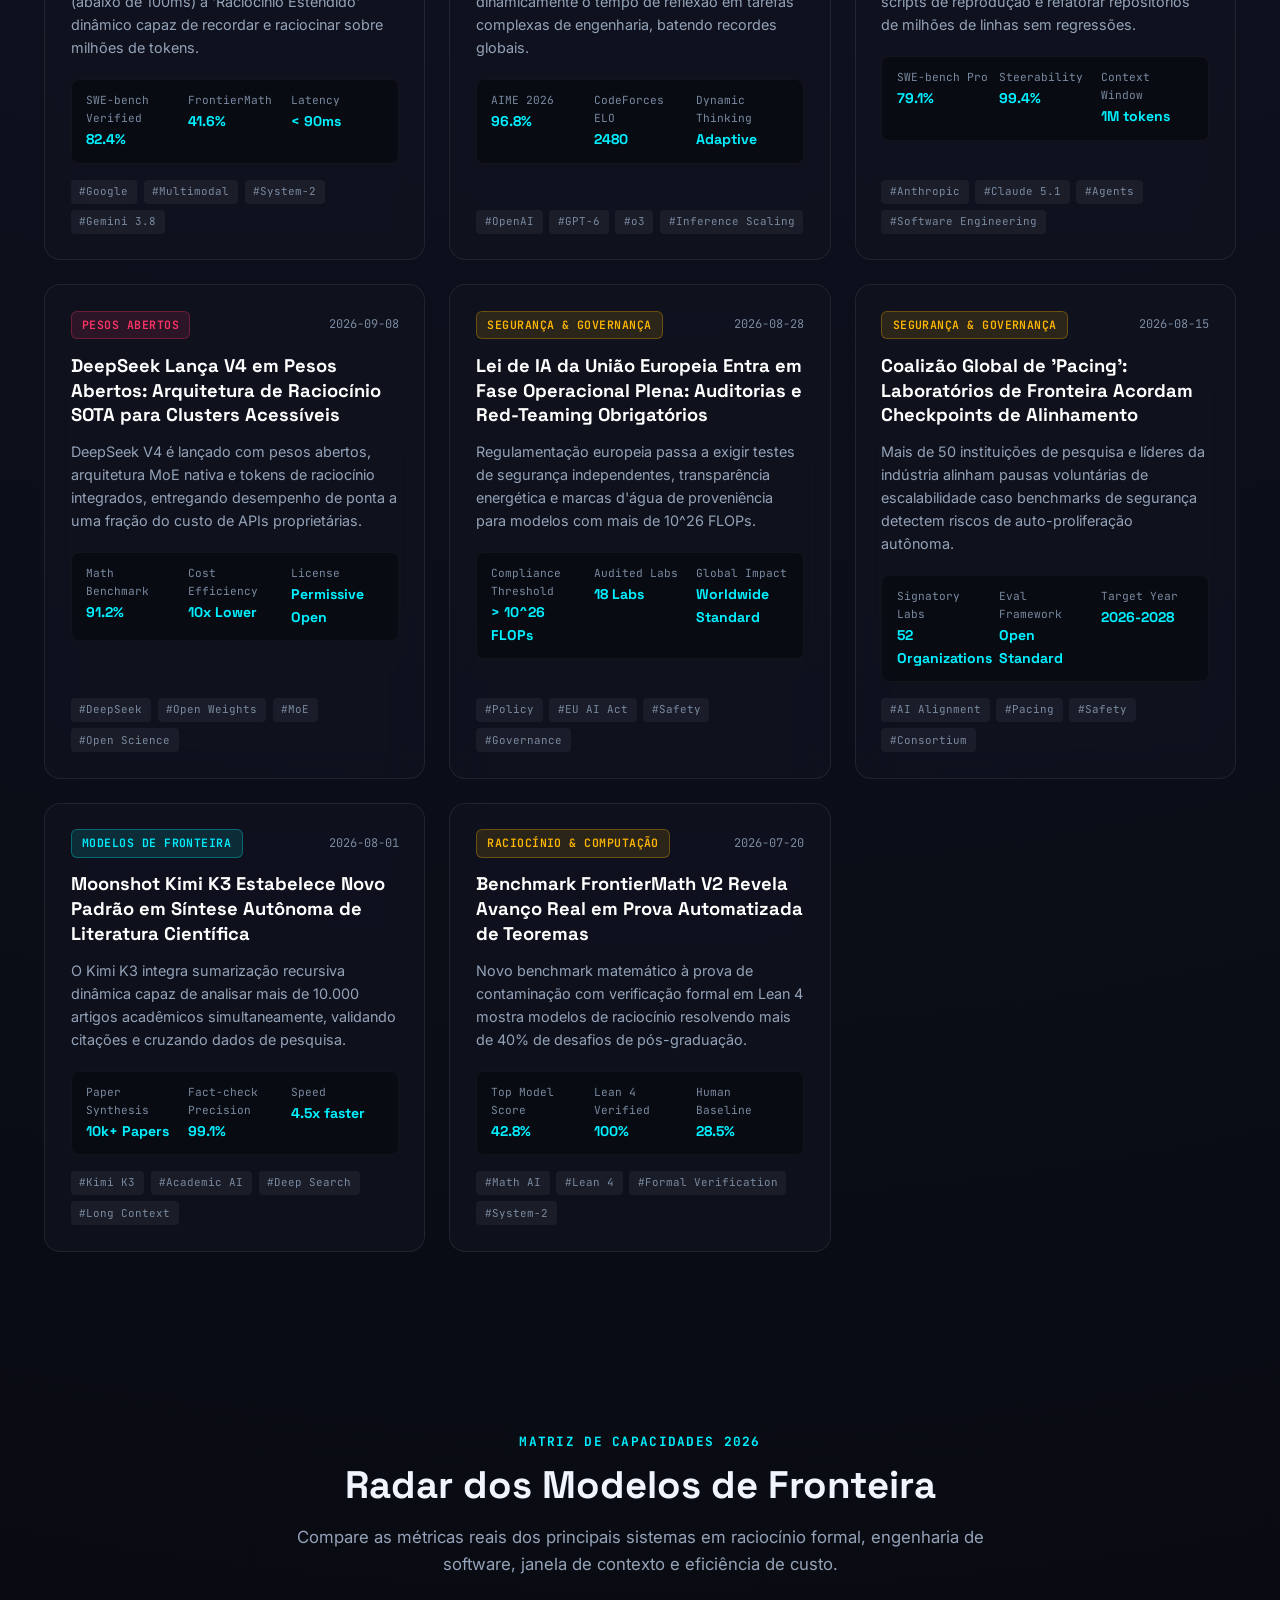
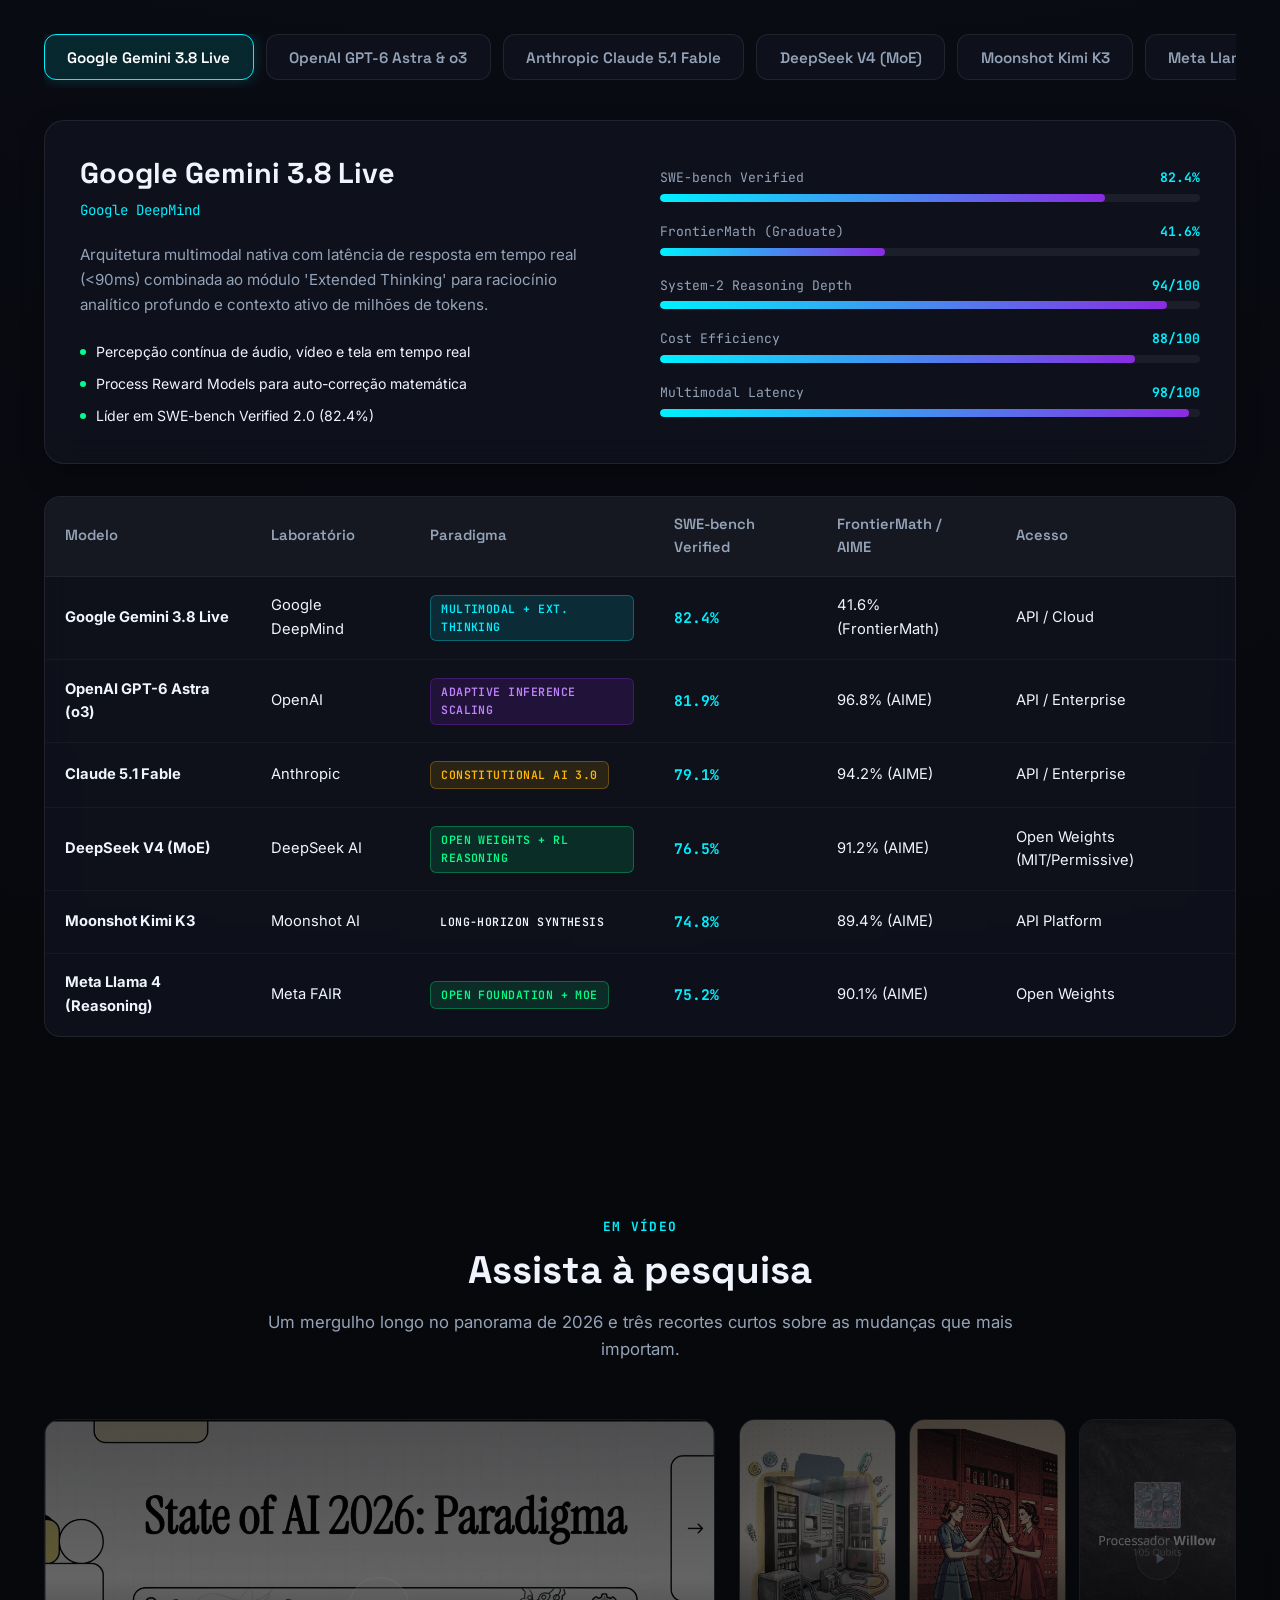
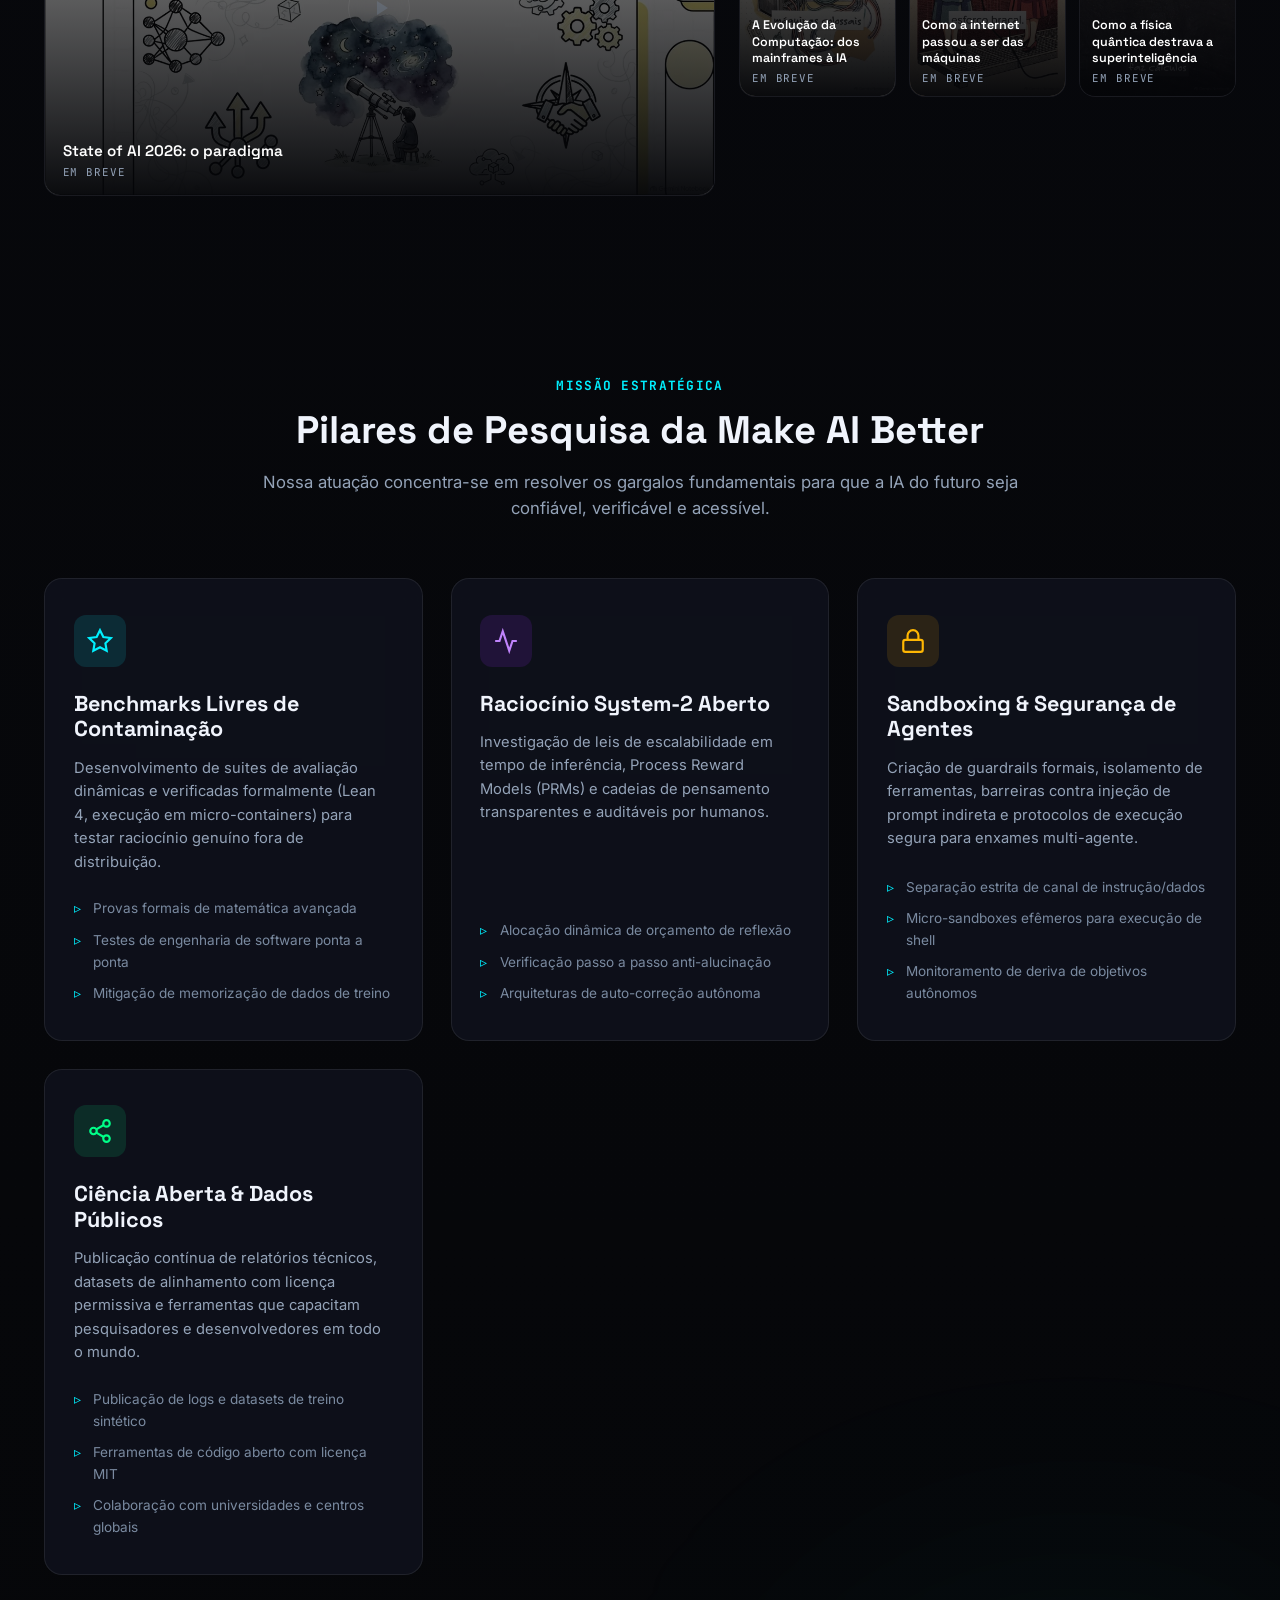
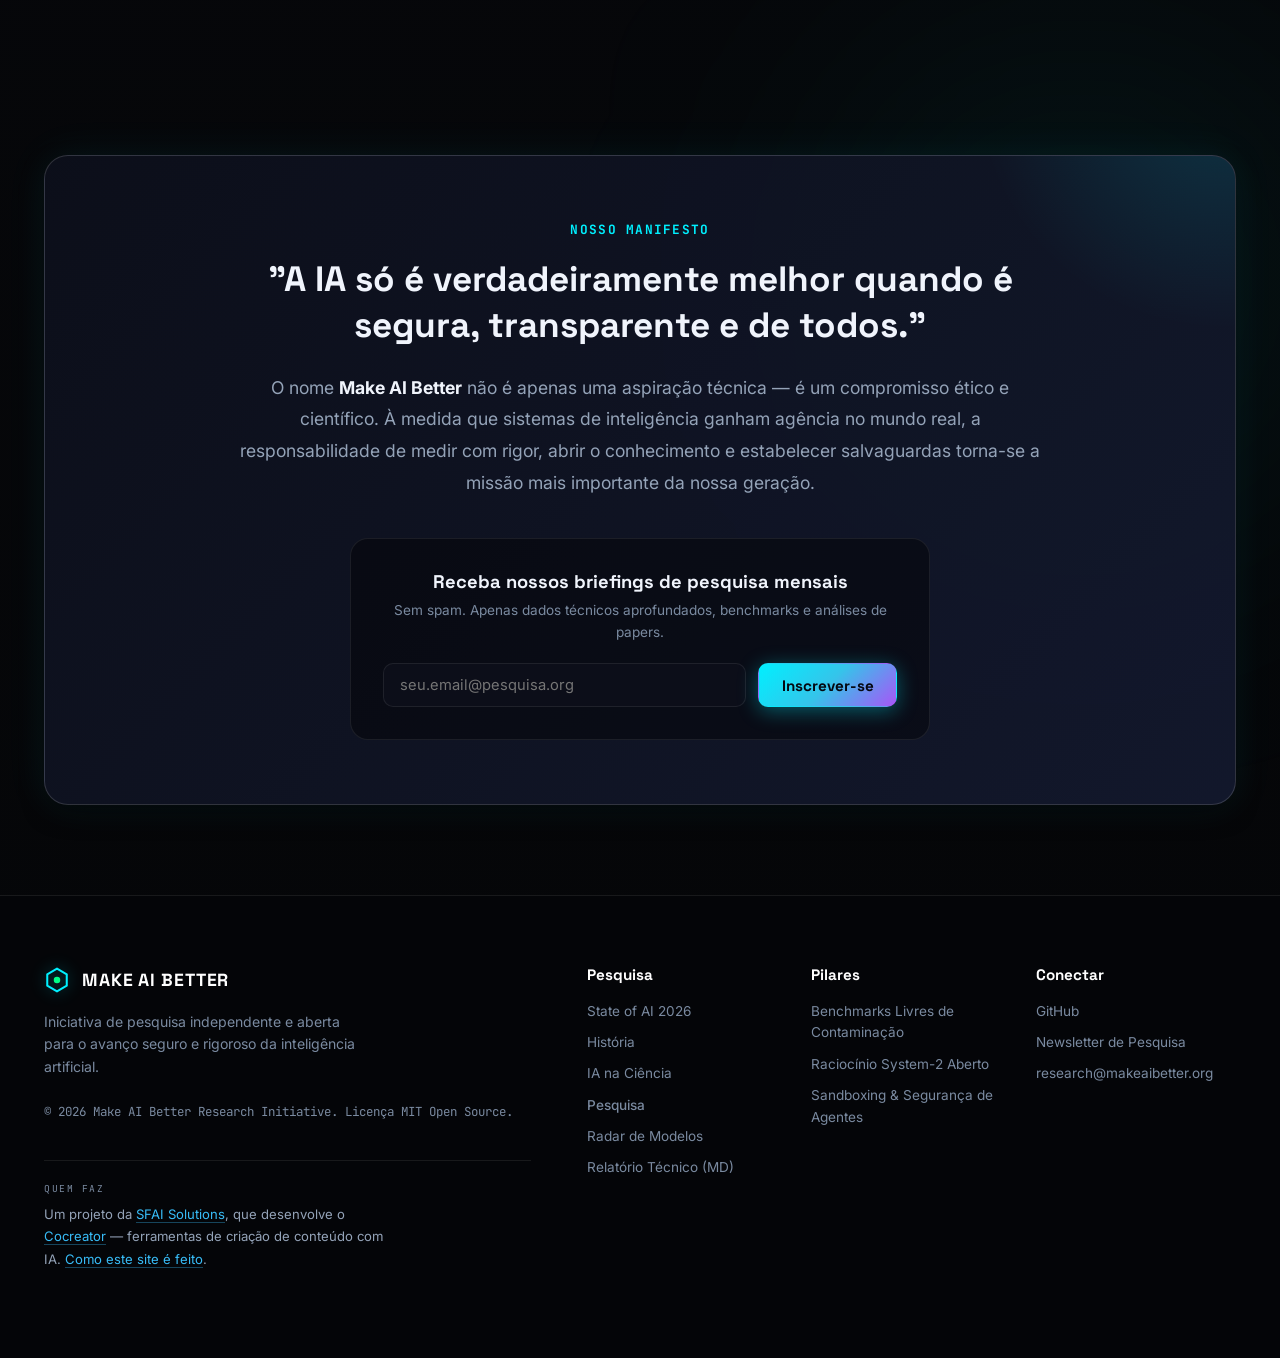
==== commit ec7ec927: "feat: attribute the site to SFAI Solutions and explain how it is made Adds two placements for Cocrea" ====
--- a/index.html
+++ b/index.html
@@ -510,6 +510,15 @@
         <div class="footer-copy" data-i18n="footer_rights">
           &copy; 2026 Make AI Better Research Initiative. Licença MIT Open Source.
         </div>
+        <div class="maker-note">
+          <p class="maker-label" data-i18n="maker_label">QUEM FAZ</p>
+          <p class="maker-text" data-i18n="maker_text">
+            Um projeto da <a href="https://sfaisolutions.com" target="_blank" rel="noopener">SFAI Solutions</a>,
+            que desenvolve o <a href="https://app.sfaisolutions.com" target="_blank" rel="noopener">Cocreator</a> —
+            ferramentas de criação de conteúdo com IA.
+            <a href="/research/como-e-feito.html">Como este site é feito</a>.
+          </p>
+        </div>
       </div>
 
       <div class="footer-links-grid">
--- a/styles/main.css
+++ b/styles/main.css
@@ -1380,3 +1380,31 @@
   .video-shorts .yt-embed { aspect-ratio: 16 / 10; }
   .video-shorts .yt-poster { object-position: center 30%; }
 }
+
+/* Autoria no rodapé — quem faz o site, declarado sem virar anúncio */
+.maker-note {
+  margin-top: 1.4rem;
+  padding-top: 1.2rem;
+  border-top: 1px solid var(--border-subtle);
+}
+.maker-label {
+  margin: 0 0 0.45rem;
+  font-family: var(--font-mono);
+  font-size: 0.6rem;
+  letter-spacing: 0.16em;
+  text-transform: uppercase;
+  color: var(--text-muted);
+}
+.maker-text {
+  margin: 0;
+  font-size: 0.82rem;
+  line-height: 1.7;
+  color: var(--text-secondary);
+  max-width: 44ch;
+}
+.maker-text a {
+  color: var(--text-link);
+  text-decoration: none;
+  border-bottom: 1px solid rgba(56, 189, 248, 0.35);
+}
+.maker-text a:hover { color: var(--accent-cyan); border-bottom-color: currentColor; }
